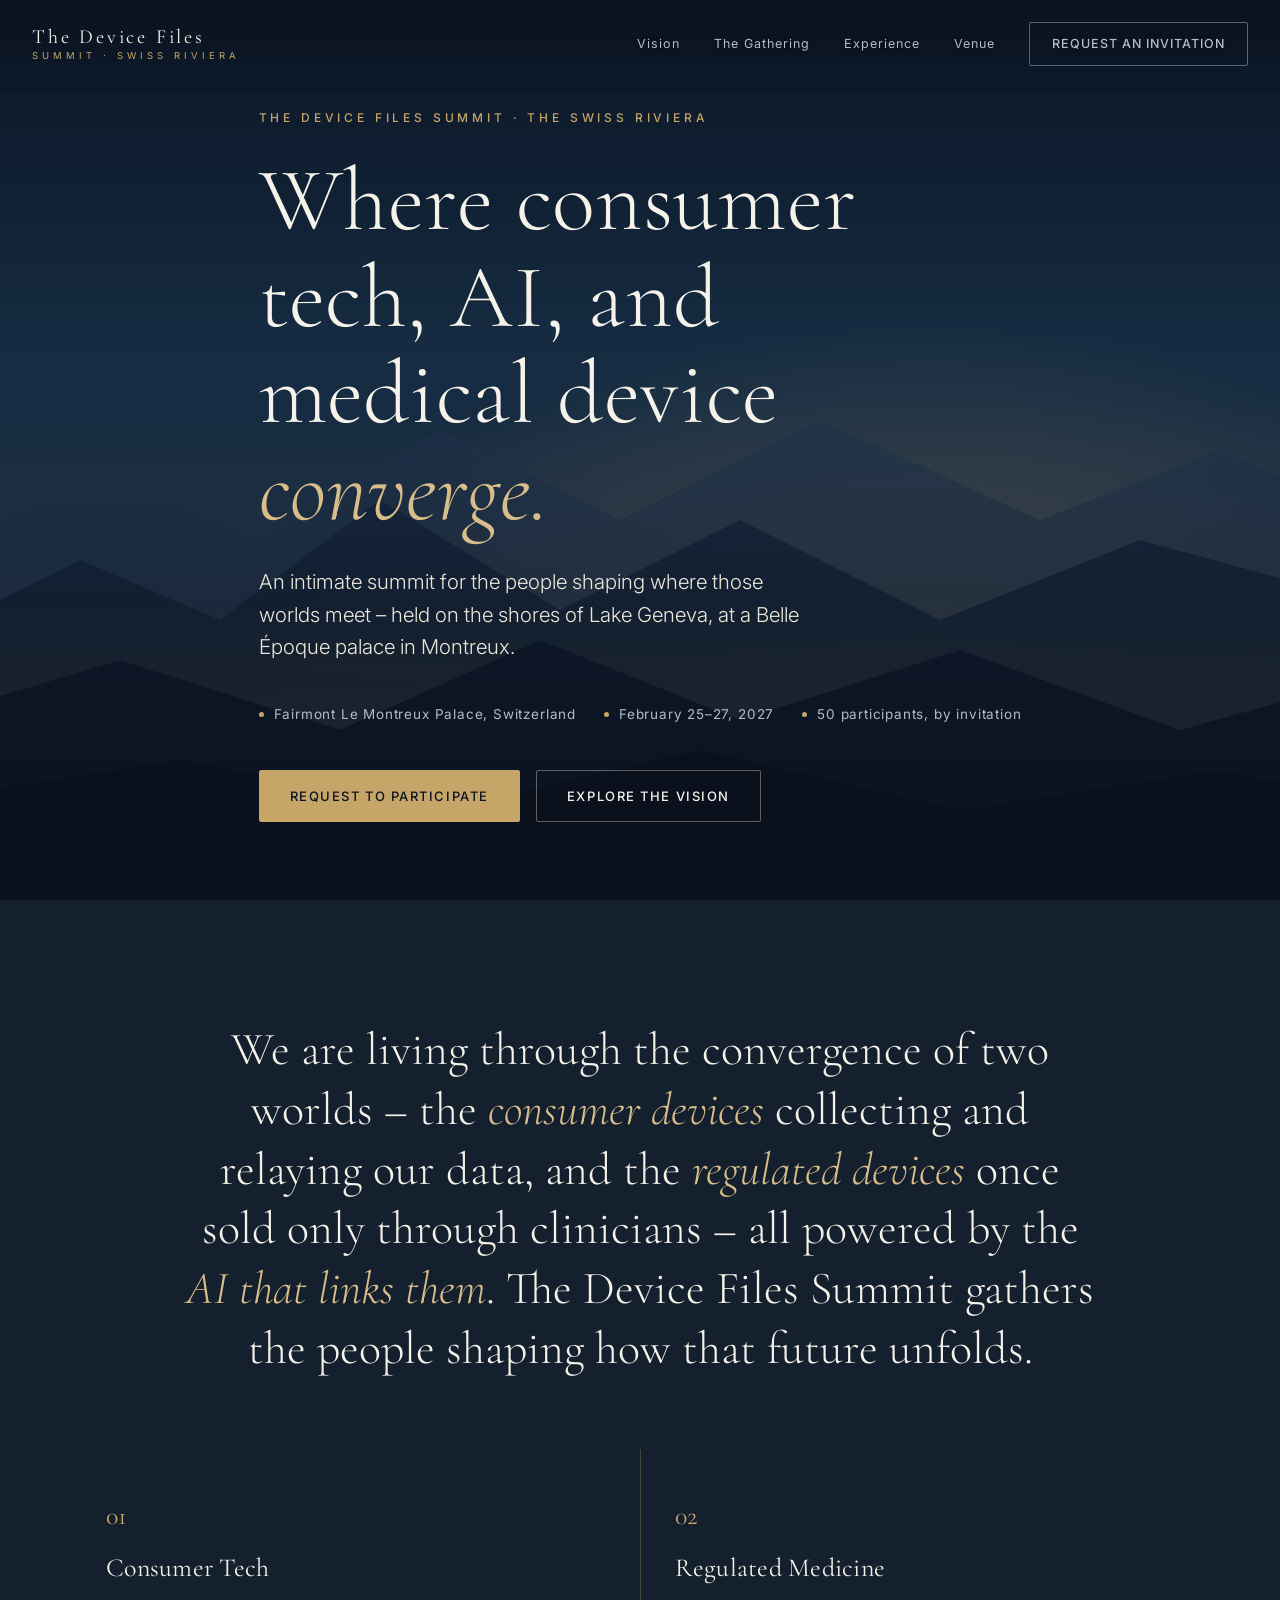
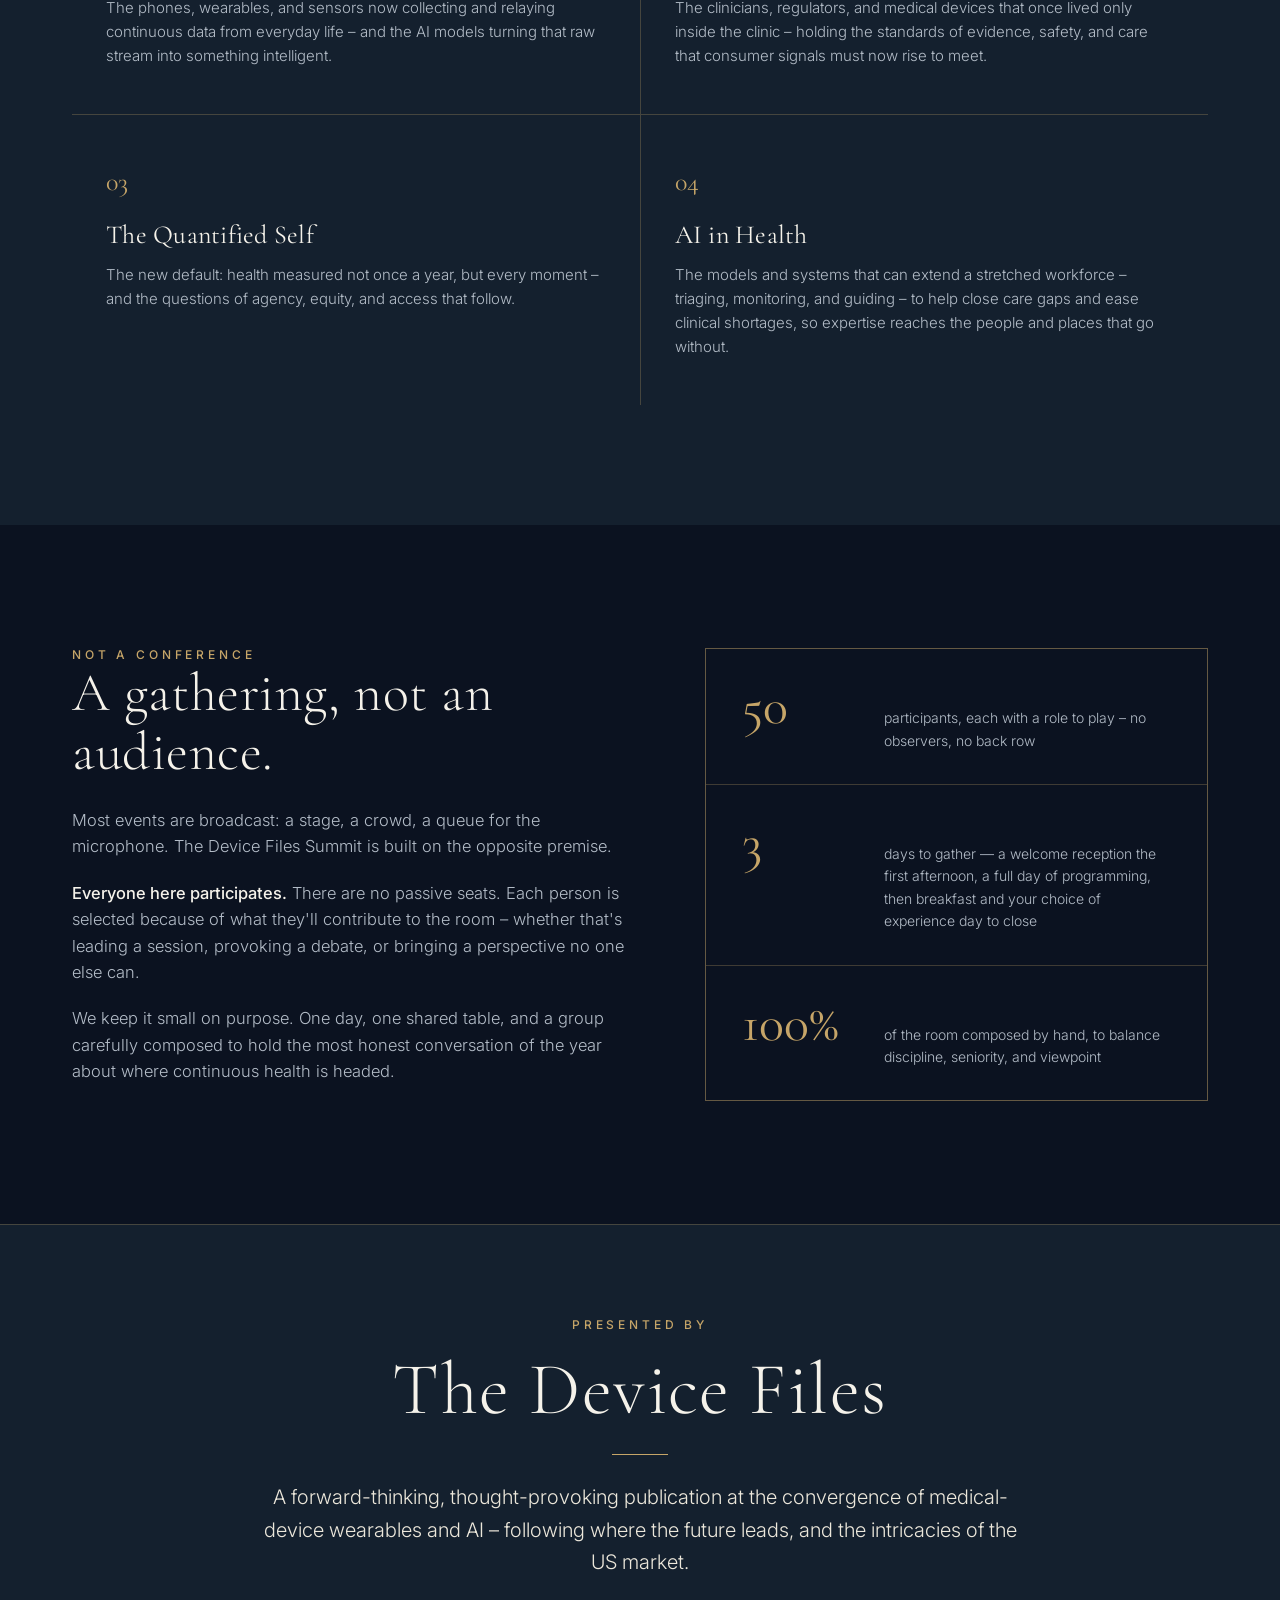
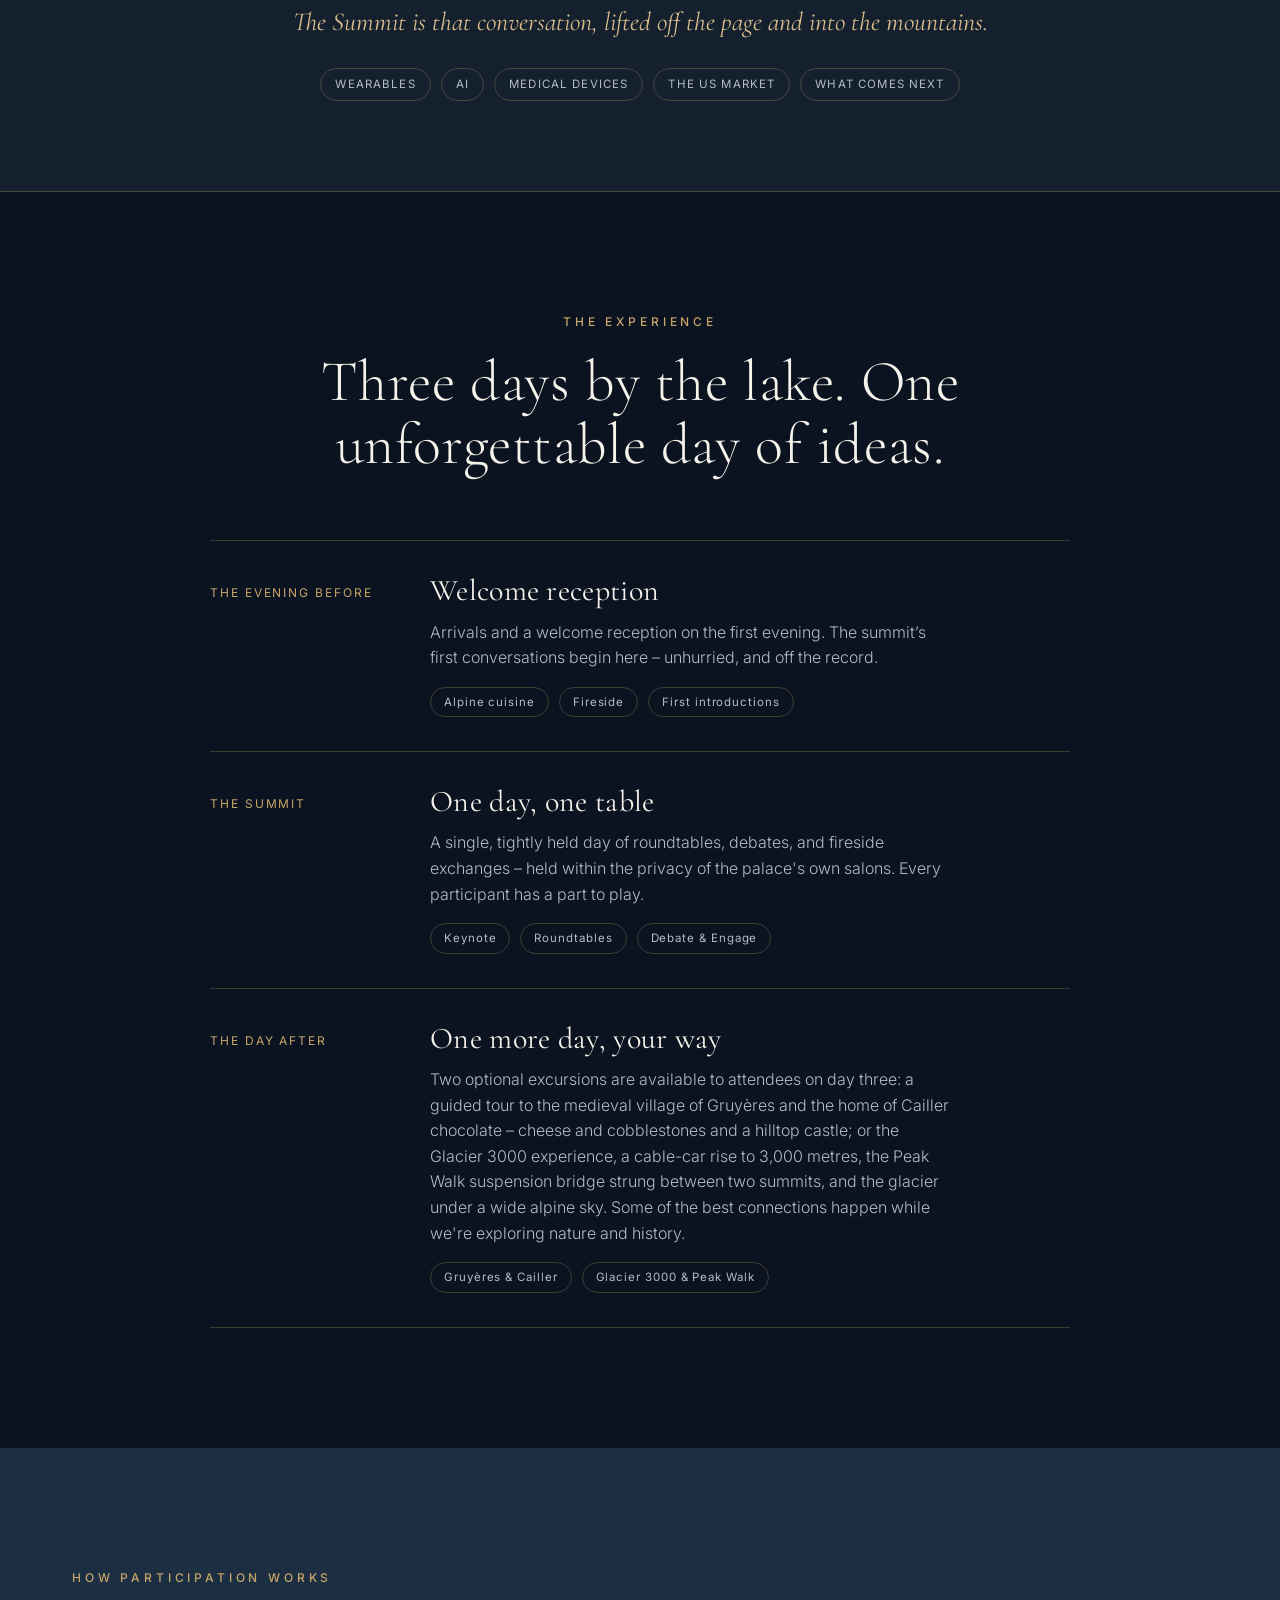
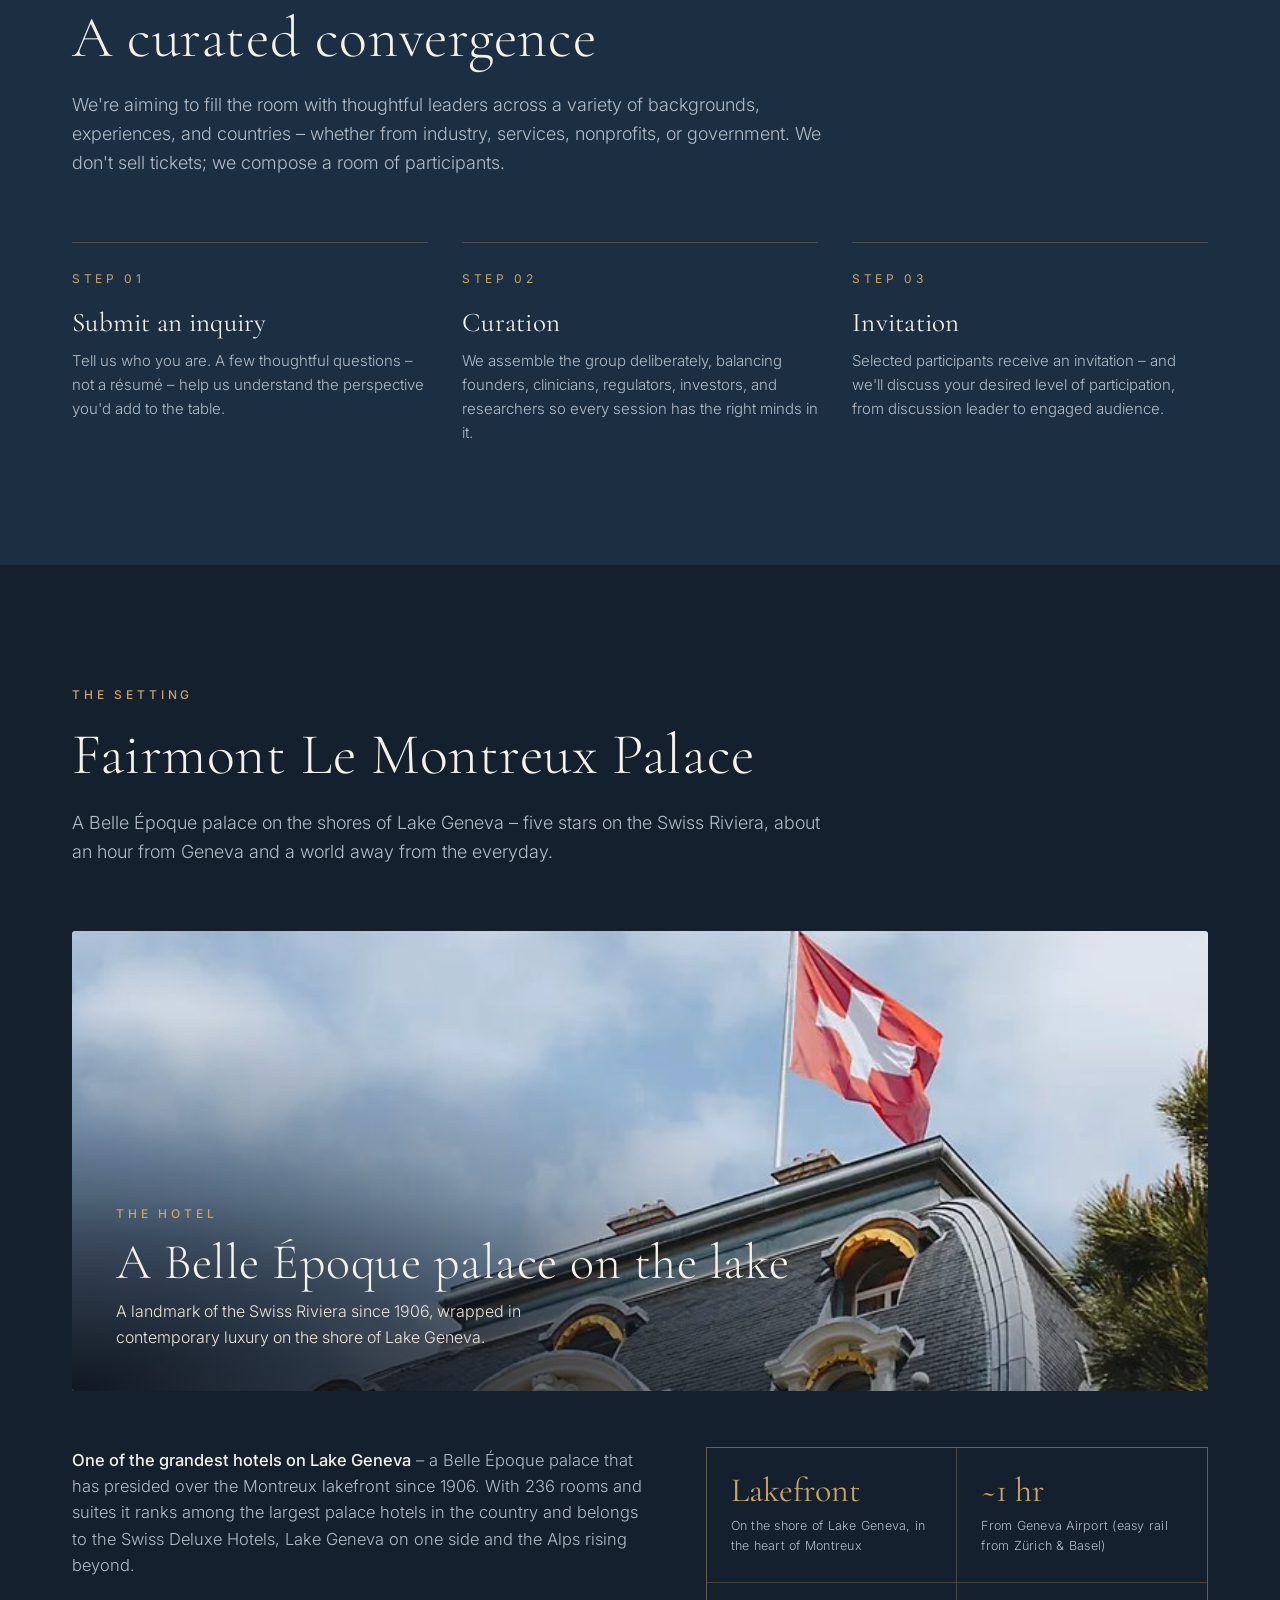
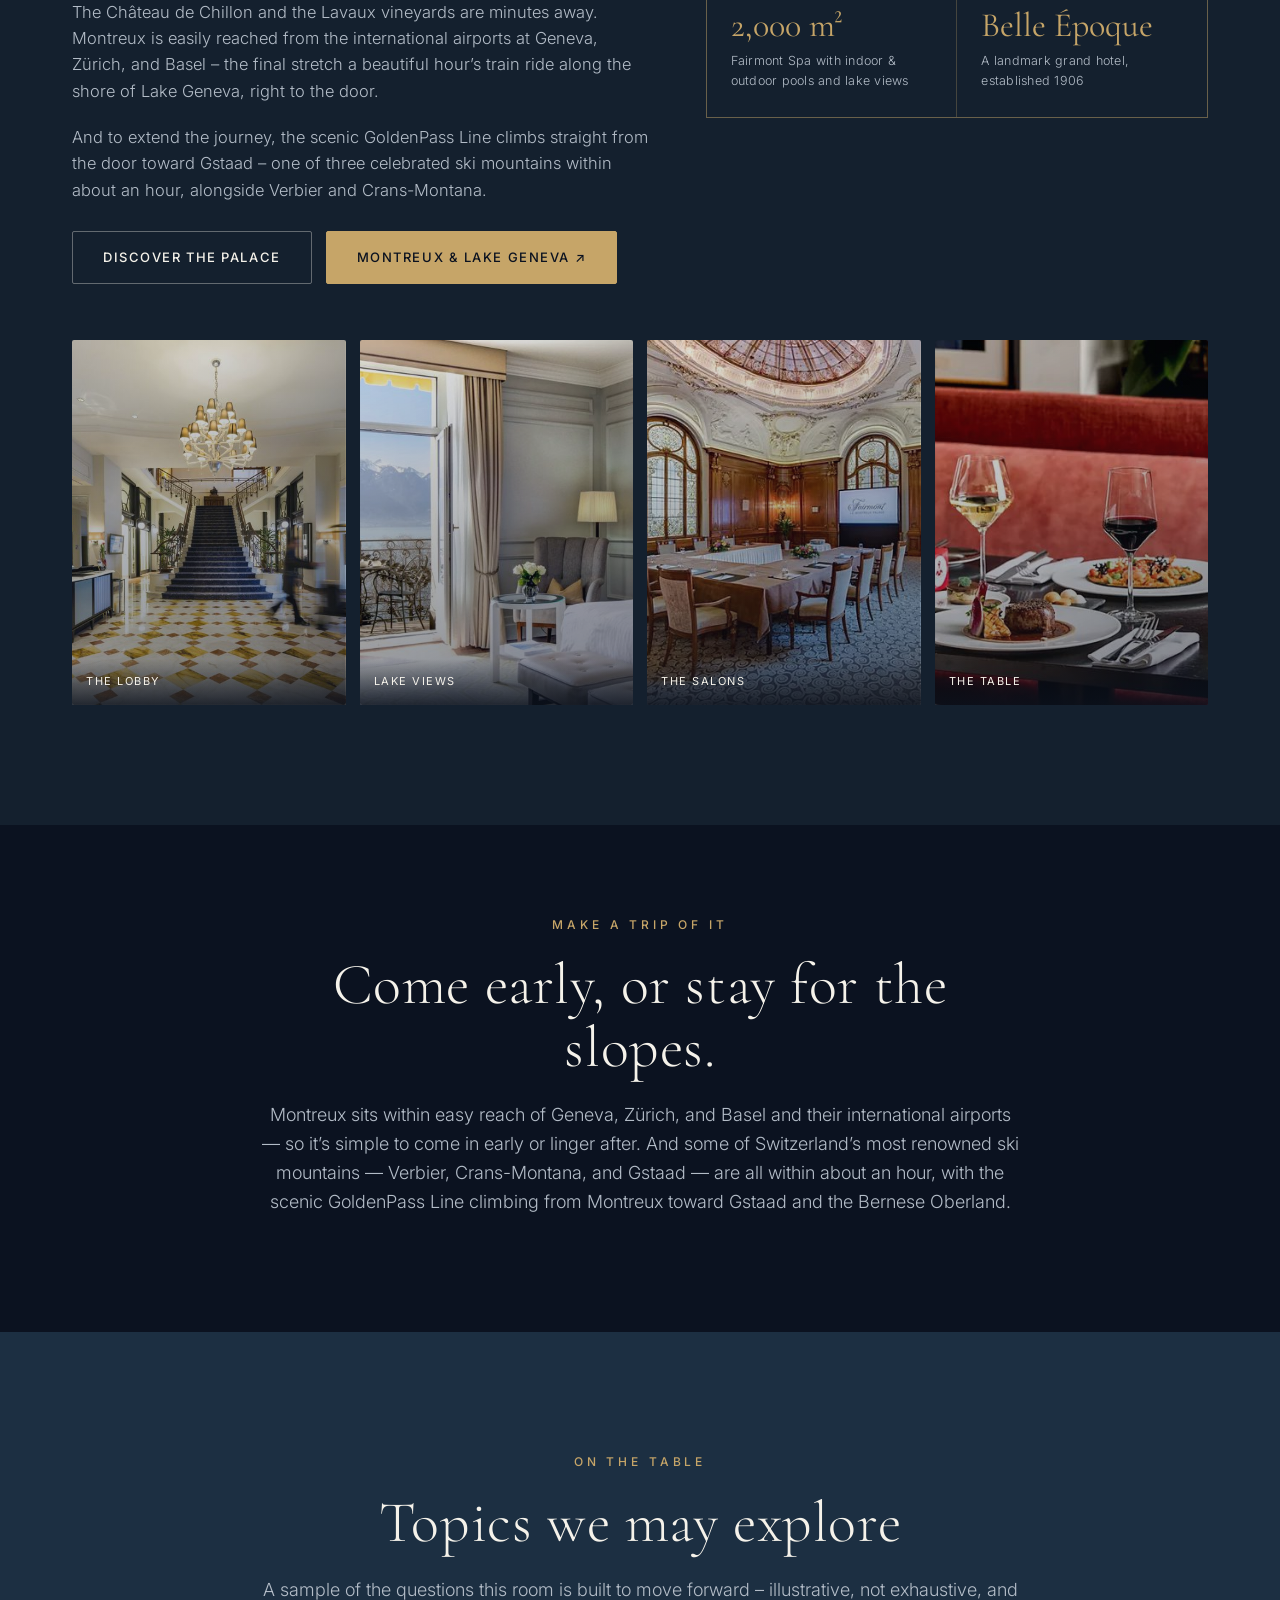
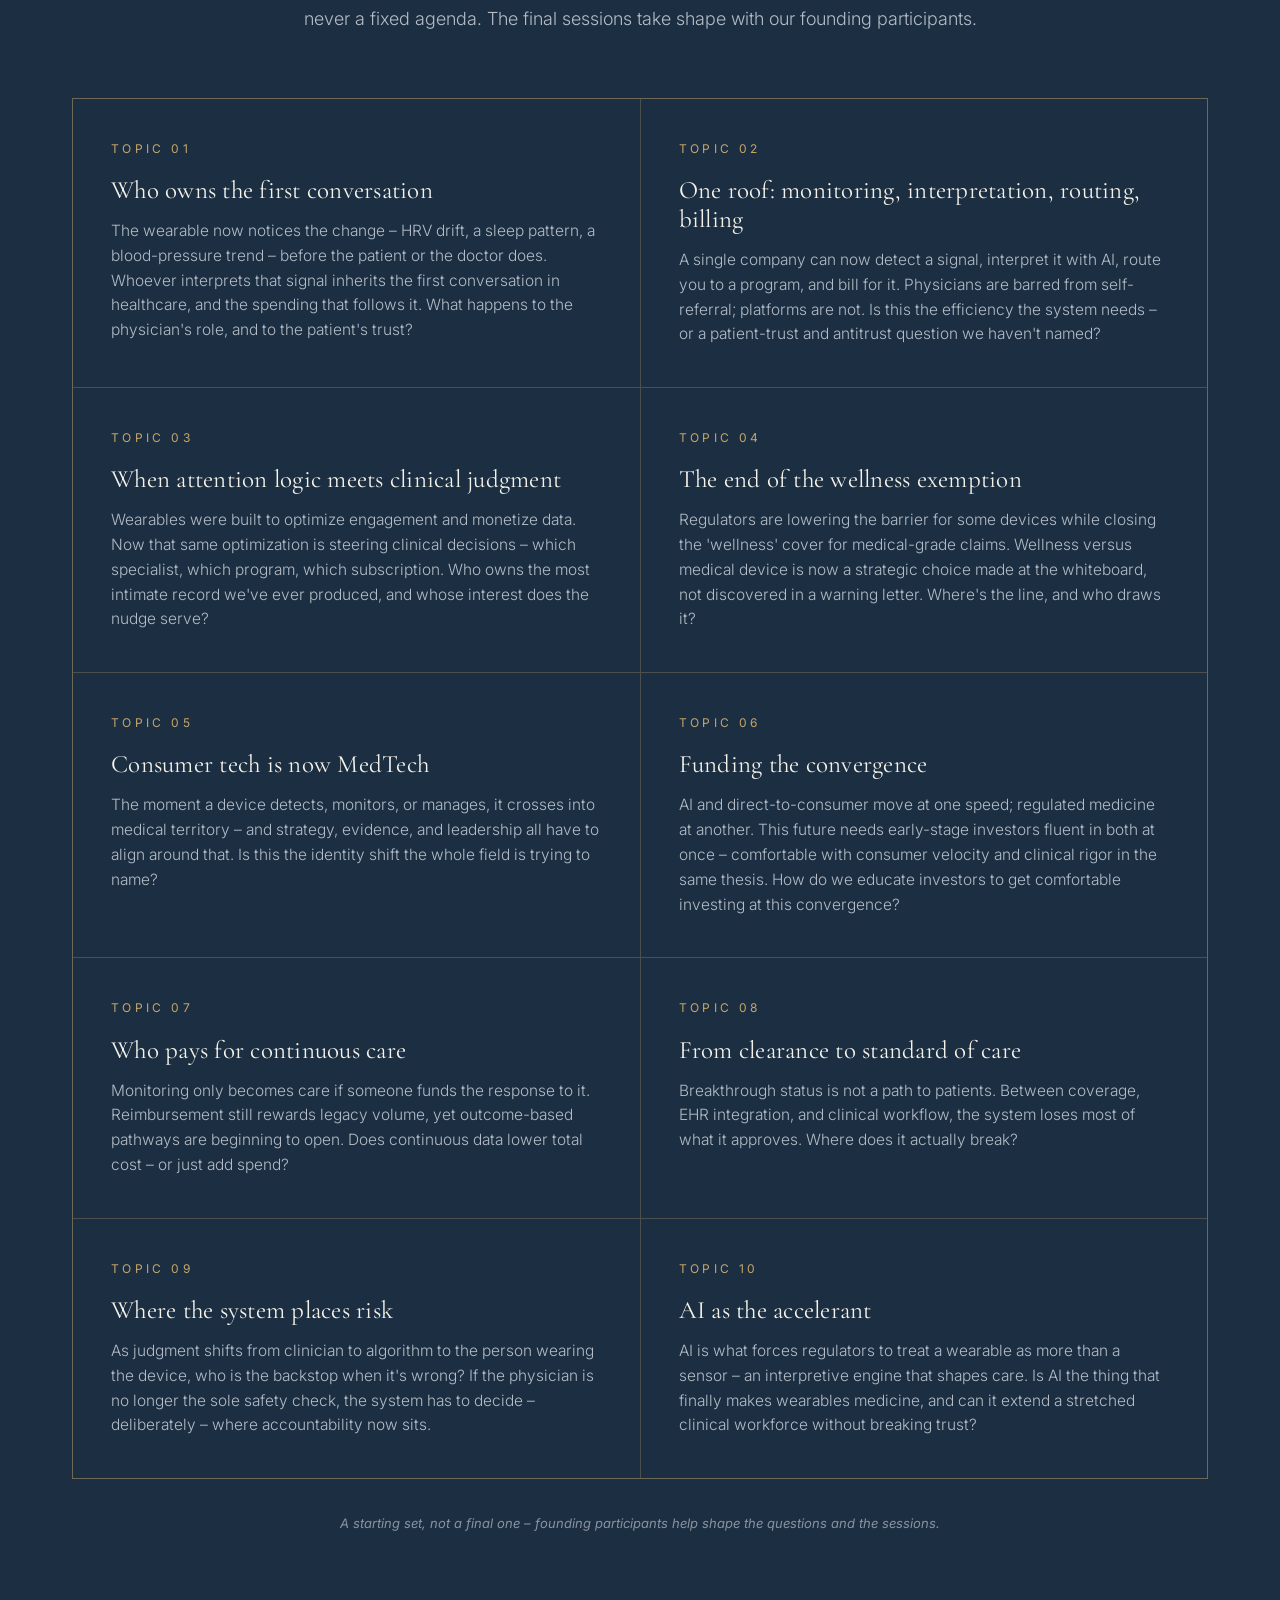
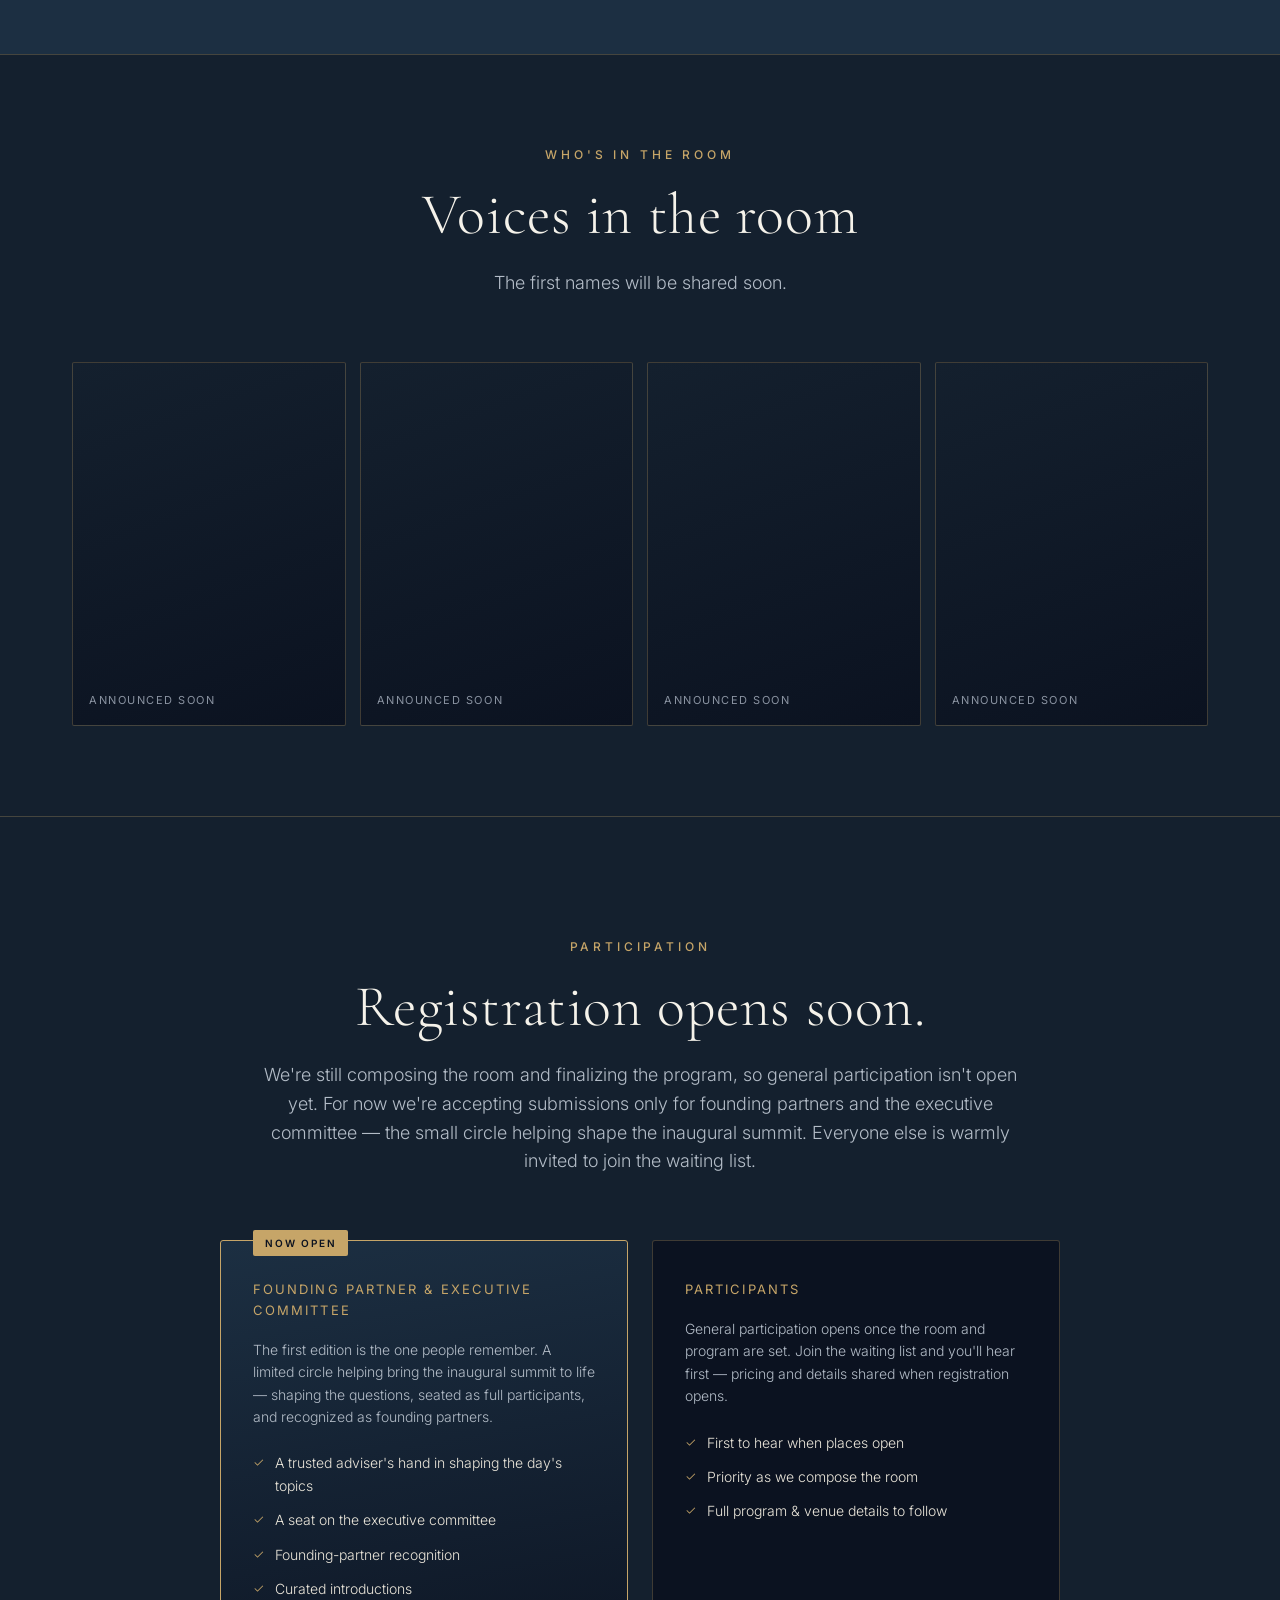
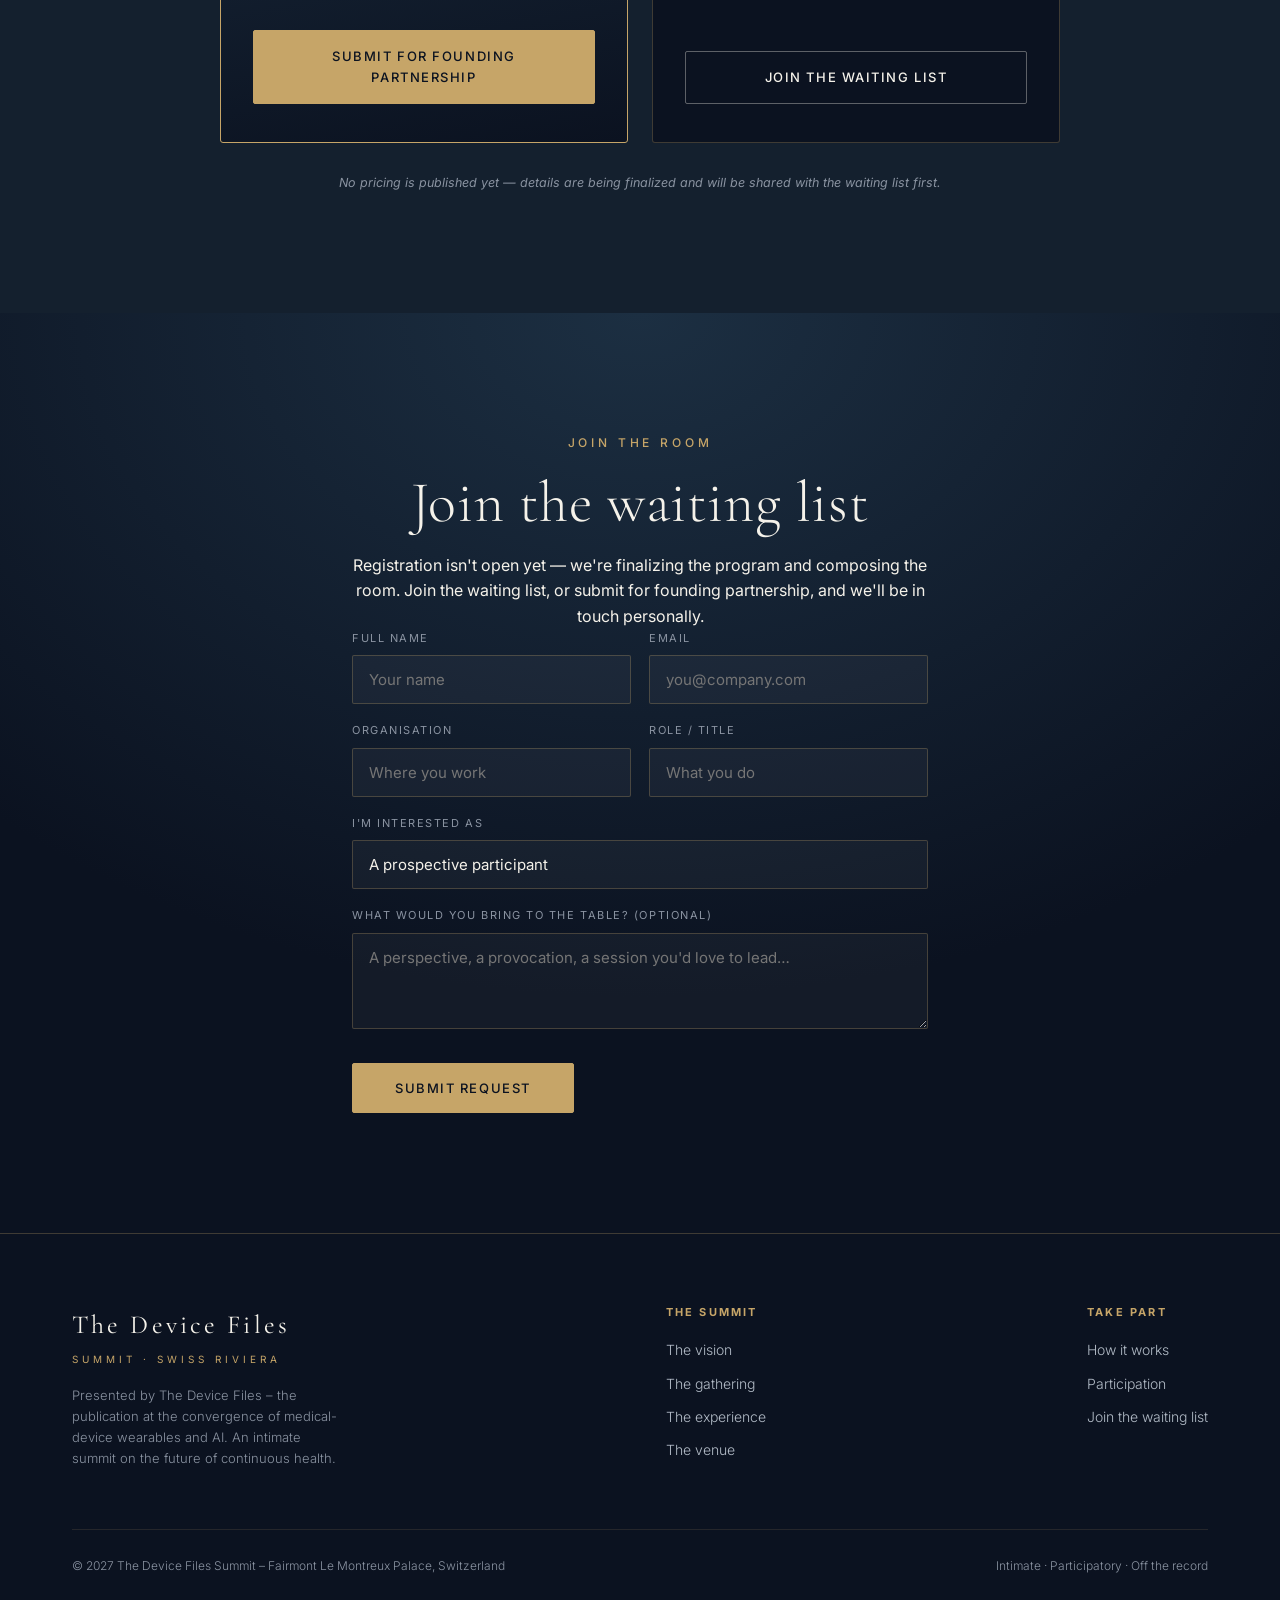
==== public/device-files-summit-2/index.html @ d46dd7a1 "Two hidden summit pages: /device-files-summit (Interalpen) + /device-files-summit-2 (Fairmont); both" ====
<!DOCTYPE html>
<html lang="en">
<head>
<meta charset="UTF-8">
<meta name="viewport" content="width=device-width, initial-scale=1.0">
<title>The Device Files Summit – The Swiss Riviera</title>
<link rel="preconnect" href="https://fonts.googleapis.com">
<link rel="preconnect" href="https://fonts.gstatic.com" crossorigin>
<link href="https://fonts.googleapis.com/css2?family=Cormorant+Garamond:ital,wght@0,300;0,400;0,500;0,600;1,400&family=Inter:wght@300;400;500;600&display=swap" rel="stylesheet">
<style>
  :root{
    --ink:#0b1220;
    --forest:#14202e;
    --forest-2:#1c2f42;
    --cream:#f5f2ea;
    --cream-2:#ece7db;
    --stone:#b3bcc7;
    --muted:#8a93a1;
    --gold:#c6a568;
    --gold-soft:#d8bd8b;
    --line:rgba(198,165,104,0.28);
    --maxw:1200px;
    --scrim:11,17,28;
  }
  *{margin:0;padding:0;box-sizing:border-box}
  html{scroll-behavior:smooth}
  body{
    font-family:'Inter',sans-serif;
    background:var(--ink);
    color:var(--cream);
    line-height:1.6;
    -webkit-font-smoothing:antialiased;
    overflow-x:hidden;
  }
  h1,h2,h3,.display{font-family:'Cormorant Garamond',serif;font-weight:400;line-height:1.08;letter-spacing:.01em}
  ::selection{background:var(--gold);color:var(--ink)}
  a{color:inherit;text-decoration:none}
  img{display:block;max-width:100%}
  .wrap{max-width:var(--maxw);margin:0 auto;padding:0 32px}
  .eyebrow{
    font-family:'Inter',sans-serif;
    font-size:12px;letter-spacing:.32em;text-transform:uppercase;
    color:var(--gold);font-weight:500;
  }
  .btn{
    display:inline-block;font-family:'Inter',sans-serif;font-size:13px;letter-spacing:.12em;
    text-transform:uppercase;font-weight:500;padding:15px 30px;border-radius:2px;
    transition:all .35s ease;cursor:pointer;border:1px solid var(--gold);
  }
  .btn-solid{background:var(--gold);color:var(--ink)}
  .btn-solid:hover{background:var(--gold-soft);transform:translateY(-2px)}
  .btn-ghost{background:transparent;color:var(--cream);border-color:rgba(245,242,234,.35)}
  .btn-ghost:hover{border-color:var(--gold);color:var(--gold)}

  /* ===== NAV ===== */
  nav{
    position:fixed;top:0;left:0;right:0;z-index:100;
    display:flex;align-items:center;justify-content:space-between;
    padding:22px 32px;transition:all .4s ease;
    border-bottom:1px solid transparent;
    background:linear-gradient(180deg,rgba(var(--scrim),.7),rgba(var(--scrim),0));
  }
  nav .navlinks a{text-shadow:0 1px 6px rgba(10,14,11,.5)}
  nav.scrolled{
    background:rgba(var(--scrim),.86);backdrop-filter:blur(14px);
    padding:15px 32px;border-bottom:1px solid var(--line);
  }
  .brand{display:flex;flex-direction:column;line-height:1.05}
  .brand .b1{font-family:'Cormorant Garamond',serif;font-size:20px;letter-spacing:.14em;color:var(--cream)}
  .brand .b2{font-size:9.5px;letter-spacing:.42em;text-transform:uppercase;color:var(--gold);margin-top:3px}
  .navlinks{display:flex;gap:34px;align-items:center}
  .navlinks a{font-size:12.5px;letter-spacing:.08em;color:var(--stone);transition:color .3s}
  .navlinks a:hover{color:var(--gold)}
  .navlinks .btn{padding:11px 22px}
  .menu-toggle{display:none;background:none;border:none;color:var(--cream);font-size:22px;cursor:pointer}

  /* ===== HERO ===== */
  .hero{
    min-height:100vh;position:relative;display:flex;align-items:center;overflow:hidden;
    background:linear-gradient(180deg,#08101c,#0b1220);
  }
  .layer{position:absolute;inset:0;width:100%;height:100%}
  .layer.art{z-index:1}
  .layer.art svg{width:100%;height:100%;display:block}
  .layer.photo{z-index:2;object-fit:cover}
  .layer.scrim{z-index:3;pointer-events:none;
    background:linear-gradient(180deg,rgba(var(--scrim),.5) 0%,rgba(var(--scrim),.28) 38%,rgba(var(--scrim),.94) 100%);}
  .hero-inner{position:relative;z-index:4;padding-top:90px;padding-bottom:60px}
  .hero .eyebrow{margin-bottom:26px}
  .hero h1{
    font-size:clamp(44px,7vw,92px);font-weight:300;max-width:15ch;margin-bottom:26px;
  }
  .hero h1 em{font-style:italic;color:var(--gold-soft)}
  .hero p.lead{
    font-size:clamp(17px,1.6vw,21px);color:var(--cream-2);max-width:46ch;
    font-weight:300;margin-bottom:40px;
  }
  .hero-meta{
    display:flex;gap:28px;flex-wrap:wrap;align-items:center;margin-bottom:44px;
    font-size:13.5px;letter-spacing:.06em;color:var(--stone);
  }
  .hero-meta span{display:flex;align-items:center;gap:10px}
  .hero-meta .dot{width:5px;height:5px;border-radius:50%;background:var(--gold)}
  .hero-cta{display:flex;gap:16px;flex-wrap:wrap}
  .scroll-cue{
    position:absolute;bottom:34px;left:50%;transform:translateX(-50%);z-index:2;
    font-size:10px;letter-spacing:.3em;text-transform:uppercase;color:var(--muted);
    display:flex;flex-direction:column;align-items:center;gap:10px;
  }
  .scroll-cue .bar{width:1px;height:44px;background:linear-gradient(var(--gold),transparent);animation:pulse 2.4s ease-in-out infinite}
  @keyframes pulse{0%,100%{opacity:.3}50%{opacity:1}}
  /* hero background toggle */
  .hero-toggle{position:absolute;bottom:30px;right:32px;z-index:6;display:flex;gap:2px;
    background:rgba(var(--scrim),.5);border:1px solid var(--line);border-radius:3px;padding:3px;backdrop-filter:blur(6px)}
  .hero-toggle button{font-family:'Inter',sans-serif;font-size:10px;letter-spacing:.16em;text-transform:uppercase;
    color:var(--stone);background:none;border:none;padding:7px 13px;cursor:pointer;border-radius:2px;transition:all .3s}
  .hero-toggle button:hover{color:var(--cream)}
  .hero-toggle button.active{background:var(--gold);color:var(--ink)}
  body.fairmont .hero .layer.photo{display:none}
  body.interalpen .hero .layer.art{display:none}
  body.interalpen{--ink:#0a1618;--forest:#103034;--forest-2:#16454a;--stone:#b7bdb5;--muted:#8f978d;--scrim:7,21,22}
  .vk,.vi{display:contents}
  body.fairmont .vi{display:none}
  body.interalpen .vk{display:none}
  body.fairmont .vb-i{display:none}
  body.interalpen .vb-k{display:none}
  .ig1{background-image:linear-gradient(160deg,rgba(var(--scrim),.15),rgba(var(--scrim),.55)),url('https://images.unsplash.com/photo-1517320964276-a002fa203177?auto=format&fit=crop&w=800&q=80')}
  .ig2{background-image:linear-gradient(160deg,rgba(var(--scrim),.15),rgba(var(--scrim),.55)),url('https://images.unsplash.com/photo-1540555700478-4be289fbecef?auto=format&fit=crop&w=800&q=80')}
  .ig3{background-image:linear-gradient(160deg,rgba(var(--scrim),.15),rgba(var(--scrim),.55)),url('https://images.unsplash.com/photo-1551632811-561732d1e306?auto=format&fit=crop&w=800&q=80')}
  .ig4{background-image:linear-gradient(160deg,rgba(var(--scrim),.15),rgba(var(--scrim),.55)),url('https://images.unsplash.com/photo-1414235077428-338989a2e8c0?auto=format&fit=crop&w=800&q=80')}
  @media(max-width:520px){.hero-toggle{bottom:22px;right:22px}}

  /* ===== SECTION BASICS ===== */
  section{position:relative}
  .pad{padding:120px 0}
  .pad-sm{padding:90px 0}
  .section-head{max-width:760px;margin-bottom:64px}
  .section-head h2{font-size:clamp(34px,4.6vw,58px);font-weight:300;margin:20px 0 22px}
  .section-head p{font-size:18px;color:var(--stone);font-weight:300}
  .center{text-align:center;margin-left:auto;margin-right:auto}

  /* ===== VISION / THESIS ===== */
  .thesis{background:var(--forest);color:var(--cream)}
  .thesis .statement{
    font-family:'Cormorant Garamond',serif;font-size:clamp(28px,3.8vw,46px);
    font-weight:300;line-height:1.3;max-width:920px;margin:0 auto 70px;text-align:center;
  }
  .thesis .statement em{font-style:italic;color:var(--gold-soft)}
  .pillars{display:grid;grid-template-columns:repeat(2,1fr);gap:1px;background:var(--line)}
  .pillar{background:var(--forest);padding:46px 34px}
  .pillar .num{font-family:'Cormorant Garamond',serif;font-size:26px;color:var(--gold);margin-bottom:18px}
  .pillar h3{font-size:26px;margin-bottom:14px}
  .pillar p{font-size:15px;color:var(--stone);font-weight:300}

  /* ===== NOT A CONFERENCE ===== */
  .idea{background:var(--ink)}
  .idea-grid{display:grid;grid-template-columns:1.1fr 1fr;gap:80px;align-items:center}
  .idea-copy h2{font-size:clamp(32px,4.4vw,54px);font-weight:300;margin-bottom:26px}
  .idea-copy p{color:var(--stone);font-weight:300;margin-bottom:20px;font-size:16.5px}
  .idea-copy p strong{color:var(--cream);font-weight:500}
  .idea-stats{display:flex;flex-direction:column;gap:1px;background:var(--line);border:1px solid var(--line)}
  .stat{background:var(--ink);padding:32px 36px;display:flex;align-items:baseline;gap:22px}
  .stat .fig{font-family:'Cormorant Garamond',serif;font-size:52px;color:var(--gold);line-height:1;min-width:120px}
  .stat .lbl{font-size:14px;color:var(--stone);font-weight:300}

  /* ===== HOW IT WORKS ===== */
  .how{background:var(--forest-2)}
  .steps{display:grid;grid-template-columns:repeat(3,1fr);gap:34px}
  .step{border-top:1px solid var(--line);padding-top:26px}
  .step .st-num{font-size:12px;letter-spacing:.3em;color:var(--gold);text-transform:uppercase;margin-bottom:20px}
  .step h3{font-size:27px;margin-bottom:12px}
  .step p{font-size:15px;color:var(--stone);font-weight:300}

  /* ===== EXPERIENCE / TIMELINE ===== */
  .exp{background:var(--ink)}
  .timeline{position:relative;max-width:860px;margin:0 auto}
  .tl-item{display:grid;grid-template-columns:180px 1fr;gap:40px;padding:34px 0;border-top:1px solid var(--line)}
  .tl-item:last-child{border-bottom:1px solid var(--line)}
  .tl-when{font-size:12px;letter-spacing:.16em;text-transform:uppercase;color:var(--gold);padding-top:8px}
  .tl-body h3{font-size:30px;margin-bottom:12px;font-weight:400}
  .tl-body p{color:var(--stone);font-weight:300;font-size:16px;max-width:52ch}
  .tl-tags{display:flex;gap:10px;flex-wrap:wrap;margin-top:16px}
  .tag{font-size:11.5px;letter-spacing:.08em;color:var(--stone);border:1px solid var(--line);padding:5px 13px;border-radius:20px}

  /* ===== VENUE ===== */
  .venue{background:var(--forest);position:relative}
  .venue-hero{
    position:relative;border-radius:3px;overflow:hidden;margin-bottom:56px;
    min-height:460px;display:flex;align-items:flex-end;
    background:linear-gradient(120deg,#1c2f42,#0b1220);
  }
  .venue-hero .layer.scrim{
    background:
      radial-gradient(120% 130% at 0% 100%, rgba(var(--scrim),.94) 0%, rgba(var(--scrim),.62) 26%, rgba(var(--scrim),.22) 46%, rgba(var(--scrim),0) 64%),
      linear-gradient(180deg, rgba(var(--scrim),0) 58%, rgba(var(--scrim),.30) 100%);}
  .venue-hero .layer.photo{object-position:center 64%}
  .venue-hero.alm-hero .layer.scrim{
    background:linear-gradient(180deg,rgba(var(--scrim),.18) 0%,rgba(var(--scrim),.46) 45%,rgba(var(--scrim),.92) 100%);}
  .venue-hero .vh-cap{position:relative;z-index:4;padding:40px 44px}
  .venue-hero .vh-cap .eyebrow{margin-bottom:12px}
  .venue-hero .vh-cap h3{font-size:clamp(30px,4vw,50px);font-weight:300}
  .venue-hero .vh-cap p{color:var(--cream-2);font-weight:300;max-width:44ch;margin-top:10px}
  .venue-grid{display:grid;grid-template-columns:1.15fr 1fr;gap:56px;align-items:start}
  .venue-copy p{color:var(--stone);font-weight:300;font-size:16.5px;margin-bottom:20px}
  .venue-copy p strong{color:var(--cream);font-weight:500}
  .facts{display:grid;grid-template-columns:1fr 1fr;gap:1px;background:var(--line);border:1px solid var(--line)}
  .fact{background:var(--forest);padding:26px 24px}
  .fact .f-fig{font-family:'Cormorant Garamond',serif;font-size:34px;color:var(--gold);line-height:1}
  .fact .f-lbl{font-size:12.5px;color:var(--stone);font-weight:300;margin-top:8px;letter-spacing:.02em}

  .photo-note{font-size:12px;color:var(--muted);margin-top:18px;font-style:italic}
  .venue-cta{display:flex;gap:14px;flex-wrap:wrap;margin-top:28px}


  /* ===== PARTNERS ===== */
  .partners{background:var(--ink)}
  .partner-grid{display:grid;grid-template-columns:1fr 1fr;gap:70px;align-items:center}
  .partner-copy h2{font-size:clamp(32px,4.4vw,52px);font-weight:300;margin-bottom:22px}
  .partner-copy p{color:var(--stone);font-weight:300;font-size:16.5px;margin-bottom:20px}
  .partner-card{border:1px solid var(--line);border-radius:3px;padding:44px;background:linear-gradient(160deg,var(--forest),var(--ink))}
  .partner-card .eyebrow{margin-bottom:16px}
  .partner-card h3{font-size:32px;font-weight:400;margin-bottom:8px}
  .partner-card .pc-sub{color:var(--stone);font-size:15px;font-weight:300;margin-bottom:26px}
  .partner-card ul{list-style:none;display:flex;flex-direction:column;gap:14px}
  .partner-card li{display:flex;gap:14px;font-size:15px;color:var(--cream-2);font-weight:300}
  .partner-card li::before{content:'–';color:var(--gold)}

  /* ===== TICKETS ===== */
  .tickets{background:var(--forest)}
  .ticket-grid{display:grid;grid-template-columns:repeat(3,1fr);gap:24px;margin-top:10px}
  .ticket{border:1px solid var(--line);border-radius:3px;padding:38px 32px;display:flex;flex-direction:column;background:var(--ink);position:relative}
  .ticket.feature{border-color:var(--gold);background:linear-gradient(170deg,var(--forest-2),var(--ink))}
  .ticket .badge{position:absolute;top:-11px;left:32px;background:var(--gold);color:var(--ink);font-size:10px;letter-spacing:.18em;text-transform:uppercase;padding:5px 12px;border-radius:2px;font-weight:600}
  .ticket .t-name{font-size:13px;letter-spacing:.16em;text-transform:uppercase;color:var(--gold);margin-bottom:18px}
  .ticket .t-price{font-family:'Cormorant Garamond',serif;font-size:46px;line-height:1;margin-bottom:6px}
  .ticket .t-price small{font-size:15px;color:var(--muted);font-family:'Inter',sans-serif}
  .ticket .t-desc{font-size:14px;color:var(--stone);font-weight:300;margin-bottom:24px}
  .ticket ul{list-style:none;display:flex;flex-direction:column;gap:12px;margin-bottom:30px;flex:1}
  .ticket li{font-size:14px;color:var(--cream-2);font-weight:300;display:flex;gap:11px}
  .ticket li::before{content:'✓';color:var(--gold);font-size:13px}
  .ticket .btn{width:100%;text-align:center}
  .ticket-note{text-align:center;color:var(--muted);font-size:12.5px;margin-top:30px;font-style:italic}

  /* ===== APPLY / WAITLIST ===== */
  .apply{
    background:
      radial-gradient(120% 120% at 50% 0%, var(--forest-2) 0%, var(--ink) 62%);
    background-size:cover;background-position:center;
  }
  .apply-inner{max-width:640px;margin:0 auto;text-align:center}
  .apply h2{font-size:clamp(34px,4.8vw,58px);font-weight:300;margin:20px 0 18px}
  .apply>.apply-inner>p{color:var(--stone);font-weight:300;font-size:17px;margin-bottom:44px}
  form{display:grid;gap:18px;text-align:left}
  .frow{display:grid;grid-template-columns:1fr 1fr;gap:18px}
  .field label{display:block;font-size:11px;letter-spacing:.14em;text-transform:uppercase;color:var(--muted);margin-bottom:8px}
  .field input,.field select,.field textarea{
    width:100%;background:rgba(245,242,234,.04);border:1px solid var(--line);color:var(--cream);
    padding:14px 16px;font-family:'Inter',sans-serif;font-size:15px;border-radius:2px;transition:border .3s;
  }
  .field input:focus,.field select:focus,.field textarea:focus{outline:none;border-color:var(--gold)}
  .field textarea{resize:vertical;min-height:96px}
  .field select{appearance:none;cursor:pointer}
  .field select option{background:var(--forest);color:var(--cream)}
  form .btn{margin-top:8px;justify-self:start;padding:16px 42px}
  .form-confirm{display:none;padding:50px 30px;border:1px solid var(--gold);border-radius:3px;text-align:center;background:rgba(198,165,104,.06)}
  .form-confirm h3{font-size:34px;font-weight:400;margin-bottom:14px;color:var(--gold-soft)}
  .form-confirm p{color:var(--stone);font-weight:300}

  /* ===== FOOTER ===== */
  footer{background:var(--ink);border-top:1px solid var(--line);padding:70px 0 44px}
  .foot-grid{display:flex;justify-content:space-between;align-items:flex-start;flex-wrap:wrap;gap:40px}
  .foot-brand .b1{font-family:'Cormorant Garamond',serif;font-size:26px;letter-spacing:.12em}
  .foot-brand .b2{font-size:10px;letter-spacing:.4em;text-transform:uppercase;color:var(--gold);margin-top:6px}
  .foot-brand p{color:var(--muted);font-size:13px;font-weight:300;margin-top:18px;max-width:34ch}
  .foot-col h5{font-size:11px;letter-spacing:.2em;text-transform:uppercase;color:var(--gold);margin-bottom:18px}
  .foot-col a{display:block;color:var(--stone);font-size:14px;font-weight:300;margin-bottom:11px;transition:color .3s}
  .foot-col a:hover{color:var(--cream)}
  .foot-base{margin-top:56px;padding-top:26px;border-top:1px solid rgba(198,165,104,.14);display:flex;justify-content:space-between;flex-wrap:wrap;gap:14px;color:var(--muted);font-size:12px;font-weight:300}

  /* ===== PRESENTED BY ===== */
  .presented{background:var(--forest);text-align:center;border-top:1px solid var(--line);border-bottom:1px solid var(--line)}
  .presented-inner{max-width:760px;margin:0 auto}
  .pub-wordmark{font-family:'Cormorant Garamond',serif;font-size:clamp(40px,6.4vw,74px);font-weight:300;letter-spacing:.02em;margin:16px 0 0;line-height:1.05}
  .pub-rule{width:56px;height:1px;background:var(--gold);margin:26px auto}
  .pub-desc{font-size:clamp(17px,1.7vw,20px);color:var(--cream-2);font-weight:300;line-height:1.62}
  .pub-line{font-family:'Cormorant Garamond',serif;font-style:italic;font-size:clamp(20px,2.2vw,26px);color:var(--gold-soft);margin-top:26px;line-height:1.3}
  .pub-tags{display:flex;gap:10px;flex-wrap:wrap;justify-content:center;margin-top:30px}
  .pub-tags .tag{font-size:11.5px;letter-spacing:.1em;text-transform:uppercase;color:var(--stone);border:1px solid var(--line);padding:6px 14px;border-radius:20px}

  /* ===== IMAGE BAND ===== */
  .imgband{position:relative;min-height:520px;display:flex;align-items:flex-end;overflow:hidden;background:#0b1220}
  .imgband-photo{position:absolute;inset:0;width:100%;height:100%;object-fit:cover;z-index:1}
  .imgband-scrim{position:absolute;inset:0;z-index:2;background:linear-gradient(180deg,rgba(var(--scrim),.15) 0%,rgba(var(--scrim),.35) 45%,rgba(var(--scrim),.88) 100%)}
  .imgband-cap{position:relative;z-index:3;padding-bottom:66px;padding-top:66px}
  .imgband-cap h3{font-size:clamp(30px,4.4vw,54px);font-weight:300;margin:14px 0 12px}
  .imgband-cap p{color:var(--cream-2);font-weight:300;max-width:52ch;font-size:17px}

  /* ===== TOPICS ===== */
  .topics{background:var(--forest-2)}
  .topic-grid{display:grid;grid-template-columns:1fr 1fr;gap:1px;background:var(--line);border:1px solid var(--line);margin-top:8px}
  .topic{background:var(--forest-2);padding:40px 38px}
  .topic .t-num{font-size:12px;letter-spacing:.28em;text-transform:uppercase;color:var(--gold);margin-bottom:18px}
  .topic h3{font-size:25px;font-weight:400;margin-bottom:14px;line-height:1.16}
  .topic p{font-size:15.5px;color:var(--stone);font-weight:300}
  .topics-note{text-align:center;color:var(--muted);font-size:13px;margin-top:34px;font-style:italic}

  /* ===== GALLERY ===== */
  .gallery{display:grid;grid-template-columns:repeat(4,1fr);gap:14px;margin-top:56px}
  .gtile{aspect-ratio:3/4;border-radius:2px;background-size:cover;background-position:center;position:relative;overflow:hidden}
  .gtile::after{content:attr(data-cap);position:absolute;left:0;right:0;bottom:0;padding:14px;font-size:11px;letter-spacing:.14em;text-transform:uppercase;color:var(--cream);background:linear-gradient(transparent,rgba(var(--scrim),.8))}
  .g1{background-image:linear-gradient(160deg,rgba(var(--scrim),.10),rgba(var(--scrim),.55)),url('[data-uri]')}
  .g2{background-position:28% center;background-image:linear-gradient(160deg,rgba(var(--scrim),.10),rgba(var(--scrim),.55)),url('[data-uri]')}
  .g3{background-image:linear-gradient(160deg,rgba(var(--scrim),.10),rgba(var(--scrim),.55)),url('[data-uri]')}
  .g4{background-image:linear-gradient(160deg,rgba(var(--scrim),.10),rgba(var(--scrim),.55)),url('[data-uri]')}

  /* ===== REVEAL ===== */
  .reveal{opacity:0;transform:translateY(28px);transition:opacity 1s ease,transform 1s ease}
  .reveal.in{opacity:1;transform:none}

  /* ===== RESPONSIVE ===== */
  @media(max-width:900px){
    .navlinks{display:none}
    .menu-toggle{display:block}
    .pillars,.steps,.ticket-grid,.topic-grid{grid-template-columns:1fr}
    .idea-grid,.venue-grid,.partner-grid{grid-template-columns:1fr;gap:44px}
    .gallery{grid-template-columns:1fr 1fr}
    .tl-item,.ag-row{grid-template-columns:1fr;gap:10px}
    .frow{grid-template-columns:1fr}
    .pad{padding:84px 0}
    .facts{grid-template-columns:1fr 1fr}
  }
  @media(max-width:520px){
    .wrap{padding:0 22px}
    nav{padding:18px 22px}
    .gallery{grid-template-columns:1fr}
    .facts{grid-template-columns:1fr}
    .hero h1{font-size:40px}
  }
  @media(max-height:940px){.scroll-cue{display:none}}
  body.fairmont .vi-b{display:none}
  body.interalpen .vk-b{display:none}
  .vtile{aspect-ratio:3/4;border:1px solid var(--line);border-radius:2px;display:flex;align-items:flex-end;padding:16px;font-size:11px;letter-spacing:.14em;text-transform:uppercase;color:var(--muted);background:linear-gradient(160deg,var(--forest),var(--ink))}
</style>
<meta name="description" content="An invitation-only gathering on the convergence of consumer tech, AI, and medical device regulation, set on Lake Geneva in Montreux, February 25–27, 2027.">
<meta name="robots" content="noindex, nofollow">
<meta property="og:type" content="website">
<meta property="og:title" content="The Device Files Summit – The Swiss Riviera">
<meta property="og:description" content="An invitation-only gathering on the convergence of consumer tech, AI, and medical device regulation, set on Lake Geneva in Montreux, February 25–27, 2027.">
<meta property="og:image" content="https://images.unsplash.com/photo-1506905925346-21bda4d32df4?auto=format&fit=crop&w=1200&q=80">
<meta property="og:url" content="https://thekarowgroup.com/device-files-summit-2">
<meta name="twitter:card" content="summary_large_image">
<meta name="twitter:title" content="The Device Files Summit – The Swiss Riviera">
<meta name="twitter:description" content="An invitation-only gathering on the convergence of consumer tech, AI, and medical device regulation, set on Lake Geneva in Montreux, February 25–27, 2027.">
<meta name="twitter:image" content="https://images.unsplash.com/photo-1506905925346-21bda4d32df4?auto=format&fit=crop&w=1200&q=80">
<link rel="icon" type="image/png" href="/favicon.png">
<link rel="apple-touch-icon" href="/apple-touch-icon.png">
</head>
<body class="fairmont">

<nav id="nav">
  <div class="brand">
    <span class="b1">The Device Files</span>
    <span class="b2">Summit · <span class="vk">Swiss Riviera</span><span class="vi">Austrian Alps</span></span>
  </div>
  <div class="navlinks">
    <a href="#vision">Vision</a>
    <a href="#idea">The Gathering</a>
    <a href="#experience">Experience</a>
    <a href="#venue">Venue</a>
    <a href="#apply" class="btn btn-ghost">Request an invitation</a>
  </div>
  <button class="menu-toggle" onclick="document.querySelector('.navlinks').style.display = (document.querySelector('.navlinks').style.display==='flex'?'none':'flex')">☰</button>
</nav>

<!-- HERO -->
<header class="hero">
  <div class="layer art">
    <svg viewBox="0 0 1440 900" preserveAspectRatio="xMidYMid slice" xmlns="http://www.w3.org/2000/svg">
      <defs>
        <linearGradient id="sky" x1="0" y1="0" x2="0" y2="1">
          <stop offset="0" stop-color="#0c1c30"/>
          <stop offset="0.45" stop-color="#1c3a56"/>
          <stop offset="0.78" stop-color="#48607e"/>
          <stop offset="1" stop-color="#c6a568"/>
        </linearGradient>
        <radialGradient id="sun" cx="0.7" cy="0.86" r="0.5">
          <stop offset="0" stop-color="#f0d69a" stop-opacity="0.9"/>
          <stop offset="0.4" stop-color="#d8bd8b" stop-opacity="0.35"/>
          <stop offset="1" stop-color="#d8bd8b" stop-opacity="0"/>
        </radialGradient>
        <linearGradient id="mist" x1="0" y1="0" x2="0" y2="1">
          <stop offset="0" stop-color="#c6a568" stop-opacity="0"/>
          <stop offset="1" stop-color="#d8c39a" stop-opacity="0.22"/>
        </linearGradient>
      </defs>
      <rect width="1440" height="900" fill="url(#sky)"/>
      <rect width="1440" height="900" fill="url(#sun)"/>
      <!-- farthest peaks -->
      <path d="M0 560 L180 470 L340 540 L520 430 L700 520 L900 420 L1120 520 L1300 450 L1440 510 L1440 900 L0 900 Z" fill="#2a4666" opacity="0.55"/>
      <!-- mid peaks -->
      <path d="M0 640 L160 560 L300 620 L460 500 L640 610 L820 520 L1020 620 L1220 540 L1440 600 L1440 900 L0 900 Z" fill="#182f4c" opacity="0.85"/>
      <!-- mist band -->
      <rect y="600" width="1440" height="150" fill="url(#mist)"/>
      <!-- front ridge -->
      <path d="M0 720 L200 660 L420 730 L620 640 L820 720 L1040 650 L1260 730 L1440 680 L1440 900 L0 900 Z" fill="#0e2038"/>
      <!-- nearest ridge -->
      <path d="M0 800 L260 760 L520 810 L780 750 L1040 810 L1300 770 L1440 800 L1440 900 L0 900 Z" fill="#08101c"/>
    </svg>
  </div>
  <img class="layer photo" src="https://images.unsplash.com/photo-1506905925346-21bda4d32df4?auto=format&fit=crop&w=2000&q=80" alt="" onerror="this.style.display='none'">
  <div class="layer scrim"></div>
  <div class="wrap hero-inner">
    <div class="reveal in">
      <div class="eyebrow">The Device Files Summit · The <span class="vk">Swiss Riviera</span><span class="vi">Austrian Alps</span></div>
      <h1>Where consumer tech, AI, and medical device <em>converge.</em></h1>
      <p class="lead"><span class="vk">An intimate summit for the people shaping where those worlds meet – held on the shores of Lake Geneva, at a Belle Époque palace in Montreux.</span><span class="vi">An intimate, one-day summit for the people shaping where those worlds meet – held at 1,300 metres in the Tyrolean Alps.</span></p>
      <div class="hero-meta">
        <span><span class="dot"></span> <span class="vk">Fairmont Le Montreux Palace, Switzerland</span><span class="vi">Interalpen-Hotel Tyrol, near Innsbruck</span></span>
        <span><span class="dot"></span> <span class="vk">February 25–27, 2027</span><span class="vi">February 25–27, 2027</span></span>
        <span><span class="dot"></span> 50 participants, by invitation</span>
      </div>
      <div class="hero-cta">
        <a href="#apply" class="btn btn-solid">Request to participate</a>
        <a href="#vision" class="btn btn-ghost">Explore the vision</a>
      </div>
    </div>
  </div>
  
  <div class="scroll-cue"><span>Scroll</span><span class="bar"></span></div>
</header>

<!-- VISION / THESIS -->
<section class="thesis pad" id="vision">
  <div class="wrap">
    <p class="statement reveal">We are living through the convergence of two worlds – the <em>consumer devices</em> collecting and relaying our data, and the <em>regulated devices</em> once sold only through clinicians – all powered by the <em>AI that links them</em>. The Device Files Summit gathers the people shaping how that future&nbsp;unfolds.</p>
    <div class="pillars reveal">
      <div class="pillar">
        <div class="num">01</div>
        <h3>Consumer Tech</h3>
        <p>The phones, wearables, and sensors now collecting and relaying continuous data from everyday life – and the AI models turning that raw stream into something intelligent.</p>
      </div>
      <div class="pillar">
        <div class="num">02</div>
        <h3>Regulated Medicine</h3>
        <p>The clinicians, regulators, and medical devices that once lived only inside the clinic – holding the standards of evidence, safety, and care that consumer signals must now rise to meet.</p>
      </div>
      <div class="pillar">
        <div class="num">03</div>
        <h3>The Quantified Self</h3>
        <p>The new default: health measured not once a year, but every moment – and the questions of agency, equity, and access that follow.</p>
      </div>
      <div class="pillar">
        <div class="num">04</div>
        <h3>AI in Health</h3>
        <p>The models and systems that can extend a stretched workforce – triaging, monitoring, and guiding – to help close care gaps and ease clinical shortages, so expertise reaches the people and places that go without.</p>
      </div>
    </div>
  </div>
</section>

<!-- THE GATHERING -->
<section class="idea pad" id="idea">
  <div class="wrap idea-grid">
    <div class="idea-copy reveal">
      <div class="eyebrow">Not a conference</div>
      <h2>A gathering, not an audience.</h2>
      <p>Most events are broadcast: a stage, a crowd, a queue for the microphone. The Device Files Summit is built on the opposite premise.</p>
      <p><strong>Everyone here participates.</strong> There are no passive seats. Each person is selected because of what they'll contribute to the room – whether that's leading a session, provoking a debate, or bringing a perspective no one else can.</p>
      <p>We keep it small on purpose. One day, one shared table, and a group carefully composed to hold the most honest conversation of the year about where continuous health is headed.</p>
    </div>
    <div class="idea-stats reveal">
      <div class="stat"><span class="fig">50</span><span class="lbl">participants, each with a role to play – no observers, no back row</span></div>
      <div class="stat"><span class="fig">3</span><span class="lbl">days to gather — a welcome reception the first afternoon, a full day of programming, then breakfast and <span class="vk">your choice of experience day</span><span class="vi">a choice of alpine excursion</span> to close</span></div>
      <div class="stat"><span class="fig">100%</span><span class="lbl">of the room composed by hand, to balance discipline, seniority, and viewpoint</span></div>
    </div>
  </div>
</section>

<!-- PRESENTED BY -->
<section class="presented pad-sm" id="presented">
  <div class="wrap">
    <div class="presented-inner reveal">
      <div class="eyebrow">Presented by</div>
      <div class="pub-wordmark">The Device Files</div>
      <div class="pub-rule"></div>
      <p class="pub-desc">A forward-thinking, thought-provoking publication at the convergence of medical-device wearables and AI – following where the future leads, and the intricacies of the US market.</p>
      <p class="pub-line">The Summit is that conversation, lifted off the page and into the mountains.</p>
      <div class="pub-tags">
        <span class="tag">Wearables</span>
        <span class="tag">AI</span>
        <span class="tag">Medical Devices</span>
        <span class="tag">The US Market</span>
        <span class="tag">What comes next</span>
      </div>
    </div>
  </div>
</section>

<!-- EXPERIENCE -->
<section class="exp pad" id="experience">
  <div class="wrap">
    <div class="section-head center reveal">
      <div class="eyebrow">The experience</div>
      <h2><span class="vk">Three days by the lake. One unforgettable day of ideas.</span><span class="vi">Three days in the mountains. One unforgettable day of ideas.</span></h2>
    </div>
    <div class="timeline">
      <div class="tl-item reveal">
        <div class="tl-when">The evening before</div>
        <div class="tl-body">
          <h3>Welcome reception</h3>
          <p>Arrivals and a welcome reception on the first evening. The summit’s first conversations begin here – unhurried, and off the record.</p>
          <div class="tl-tags"><span class="tag">Alpine cuisine</span><span class="tag">Fireside</span><span class="tag">First introductions</span></div>
        </div>
      </div>
      <div class="tl-item reveal">
        <div class="tl-when">The summit</div>
        <div class="tl-body">
          <h3>One day, one table</h3>
          <p>A single, tightly held day of roundtables, debates, and fireside exchanges – <span class="vk">held within the privacy of the palace's own salons.</span><span class="vi">held in the seclusion of the Interalpen-Alm chalet.</span> Every participant has a part to play.</p>
          <div class="tl-tags"><span class="tag">Keynote</span><span class="tag">Roundtables</span><span class="tag">Debate &amp; Engage</span></div>
        </div>
      </div>
      <div class="tl-item reveal">
        <div class="tl-when">The day after<span class="vi"> · optional</span></div>
        <div class="tl-body">
          <h3><span class="vk">One more day, your way</span><span class="vi">Descend, or stay a while</span></h3>
          <p><span class="vk">Two optional excursions are available to attendees on day three: a guided tour to the medieval village of Gruyères and the home of Cailler chocolate – cheese and cobblestones and a hilltop castle; or the Glacier 3000 experience, a cable-car rise to 3,000 metres, the Peak Walk suspension bridge strung between two summits, and the glacier under a wide alpine sky.</span><span class="vi">Choose your own close: a guided high-alpine hike, exploring the Olympic history of Seefeld, a slow morning in the 5,300 m² spa and sauna village, or a cultural excursion into Innsbruck.</span> Some of the best connections happen while we're exploring nature and history.</p>
          <div class="tl-tags"><span class="vk"><span class="tag">Gruyères &amp; Cailler</span><span class="tag">Glacier 3000 &amp; Peak Walk</span></span><span class="vi"><span class="tag">Guided hike</span><span class="tag">Spa &amp; sauna village</span><span class="tag">Cultural excursion</span></span></div>
        </div>
      </div>
    </div>
  </div>
</section>

<!-- HOW IT WORKS -->
<section class="how pad" id="how">
  <div class="wrap">
    <div class="section-head reveal">
      <div class="eyebrow">How participation works</div>
      <h2>A curated convergence</h2>
      <p>We're aiming to fill the room with thoughtful leaders across a variety of backgrounds, experiences, and countries – whether from industry, services, nonprofits, or government. We don't sell tickets; we compose a room of participants.</p>
    </div>
    <div class="steps">
      <div class="step reveal">
        <div class="st-num">Step 01</div>
        <h3>Submit an inquiry</h3>
        <p>Tell us who you are. A few thoughtful questions – not a résumé – help us understand the perspective you'd add to the table.</p>
      </div>
      <div class="step reveal">
        <div class="st-num">Step 02</div>
        <h3>Curation</h3>
        <p>We assemble the group deliberately, balancing founders, clinicians, regulators, investors, and researchers so every session has the right minds in it.</p>
      </div>
      <div class="step reveal">
        <div class="st-num">Step 03</div>
        <h3>Invitation</h3>
        <p>Selected participants receive an invitation – and we'll discuss your desired level of participation, from discussion leader to engaged audience.</p>
      </div>
    </div>
  </div>
</section>



<!-- VENUE -->
<section class="venue pad" id="venue">
  <div class="vb-k">
  <div class="wrap">
    <div class="section-head reveal">
      <div class="eyebrow">The setting</div>
      <h2>Fairmont Le Montreux Palace</h2>
      <p>A Belle Époque palace on the shores of Lake Geneva – five stars on the Swiss Riviera, about an hour from Geneva and a world away from the everyday.</p>
    </div>

    <div class="venue-hero reveal">
      <img class="layer photo" src="[data-uri]" alt="Fairmont Le Montreux Palace" style="object-position:center 22%">
      <div class="layer scrim"></div>
      <div class="vh-cap">
        <div class="eyebrow">The hotel</div>
        <h3>A Belle Époque palace on the lake</h3>
        <p>A landmark of the Swiss Riviera since 1906, wrapped in contemporary luxury on the shore of Lake Geneva.</p>
      </div>
    </div>

    <div class="venue-grid">
      <div class="venue-copy reveal">
        <p><strong>One of the grandest hotels on Lake Geneva</strong> – a Belle Époque palace that has presided over the Montreux lakefront since 1906. With 236 rooms and suites it ranks among the largest palace hotels in the country and belongs to the Swiss Deluxe Hotels, Lake Geneva on one side and the Alps rising beyond.</p>
        <p>The Château de Chillon and the Lavaux vineyards are minutes away. Montreux is easily reached from the international airports at Geneva, Zürich, and Basel – the final stretch a beautiful hour’s train ride along the shore of Lake Geneva, right to the door.</p>
        <p>And to extend the journey, the scenic GoldenPass Line climbs straight from the door toward Gstaad – one of three celebrated ski mountains within about an hour, alongside Verbier and Crans-Montana.</p>
        <div class="venue-cta">
          <a href="https://www.fairmont.com/en/hotels/montreux/fairmont-le-montreux-palace.html" target="_blank" rel="noopener" class="btn btn-ghost">Discover the palace</a>
          <a href="https://www.montreuxriviera.com/en/" target="_blank" rel="noopener" class="btn btn-solid">Montreux &amp; Lake Geneva &#8599;</a>
        </div>
      </div>
      <div class="facts reveal">
        <div class="fact"><div class="f-fig">Lakefront</div><div class="f-lbl">On the shore of Lake Geneva, in the heart of Montreux</div></div>
        <div class="fact"><div class="f-fig">~1 hr</div><div class="f-lbl">From Geneva Airport (easy rail from Zürich &amp; Basel)</div></div>
        <div class="fact"><div class="f-fig">2,000 m²</div><div class="f-lbl">Fairmont Spa with indoor &amp; outdoor pools and lake views</div></div>
        <div class="fact"><div class="f-fig">Belle Époque</div><div class="f-lbl">A landmark grand hotel, established 1906</div></div>
      </div>
    </div>

    <div class="gallery reveal">
      <div class="gtile g1" data-cap="The lobby"></div>
      <div class="gtile g2" data-cap="Lake views"></div>
      <div class="gtile g3" data-cap="The salons"></div>
      <div class="gtile g4" data-cap="The table"></div>
    </div>
  </div>
</div>
  <div class="vb-i">
  <div class="wrap">
    <div class="section-head reveal">
      <div class="eyebrow">The setting</div>
      <h2>Interalpen-Hotel Tyrol</h2>
      <p>A secluded five-star retreat at 1,300 metres, surrounded by forest and snow-brushed peaks – thirty minutes and a world away from Innsbruck.</p>
    </div>

    <div class="venue-hero reveal">
      <img class="layer photo" src="[data-uri]" alt="Interalpen-Hotel Tyrol">
      <div class="layer scrim"></div>
      <div class="vh-cap">
        <div class="eyebrow">The hotel</div>
        <h3>A five-star Austrian retreat</h3>
        <p>Chalet-inspired in wood and stone, wrapped in Tyrolean forest at 1,300 metres.</p>
      </div>
    </div>

    <div class="venue-hero reveal alm-hero">
      <div class="layer art">
        <svg viewBox="0 0 1440 500" preserveAspectRatio="xMidYMid slice" xmlns="http://www.w3.org/2000/svg">
          <defs>
            <linearGradient id="vsky" x1="0" y1="0" x2="0" y2="1">
              <stop offset="0" stop-color="#1f4448"/><stop offset="0.6" stop-color="#123236"/><stop offset="1" stop-color="#0a1618"/>
            </linearGradient>
          </defs>
          <rect width="1440" height="500" fill="url(#vsky)"/>
          <path d="M0 250 L240 150 L470 260 L700 120 L940 250 L1180 140 L1440 240 L1440 500 L0 500 Z" fill="#285054" opacity="0.6"/>
          <path d="M0 320 L260 220 L520 320 L760 210 L1020 320 L1280 230 L1440 300 L1440 500 L0 500 Z" fill="#163b3e" opacity="0.9"/>
          <path d="M0 400 L300 340 L600 410 L900 330 L1200 410 L1440 360 L1440 500 L0 500 Z" fill="#0c2326"/>
        </svg>
      </div>
      <img class="layer photo" src="[data-uri]" alt="" onerror="this.style.display='none'">
      <div class="layer scrim"></div>
      <div class="vh-cap">
        <div class="eyebrow">The Interalpen-Alm</div>
        <h3>A hut in the forest, a world of its own</h3>
        <p>A ten-minute walk from the hotel, the Interalpen mountain hut waits among the pines – panelled wood, a traditional stove, and the warmth of a true Tyrolean experience. This is where the summit gathers.</p>
      </div>
    </div>

    <div class="venue-grid">
      <div class="venue-copy reveal">
        <p>Few places on earth combine total seclusion with total ease. The Interalpen sits alone on a high plateau, wrapped in the Tyrolean forest outside of Innsbruck, near the famous Olympiaregion Seefeld.</p>
        <p>This <strong>family-owned, five-star chalet-inspired hotel</strong> boasts architecture in wood and stone that opens into rooms of surprising grandeur. A 5,300 m² spa unfolds across a sauna village, panoramic pools, and forest views. Michelin-recognized kitchens carry the day from first coffee to final toast. Cross-country ski trails begin at the door.</p>
        <div class="venue-cta">
          <a href="https://www.interalpen.com/en/" target="_blank" rel="noopener" class="btn btn-ghost">Discover the hotel</a>
          <a href="https://www.interalpen.com/en/meetings-events/locations/interalpen-mountain-hut/" target="_blank" rel="noopener" class="btn btn-solid">See the Alm mountain hut &#8599;</a>
        </div>
      </div>
      <div class="facts reveal">
        <div class="fact"><div class="f-fig">1,300 m</div><div class="f-lbl">Altitude, on a secluded alpine plateau</div></div>
        <div class="fact"><div class="f-fig">~30 min</div><div class="f-lbl">From Innsbruck &amp; its international airport</div></div>
        <div class="fact"><div class="f-fig">5,300 m²</div><div class="f-lbl">Spa &amp; sauna village with panoramic pools</div></div>
        <div class="fact"><div class="f-fig">★ Michelin</div><div class="f-lbl">Recognised alpine gastronomy</div></div>
      </div>
    </div>

    <div class="gallery reveal">
      <div class="gtile ig1" data-cap="The chalet"></div>
      <div class="gtile ig2" data-cap="Spa &amp; pools"></div>
      <div class="gtile ig3" data-cap="Alpine trails"></div>
      <div class="gtile ig4" data-cap="The table"></div>
    </div>
  </div>
</div>
</section>

<!-- EXTEND STAY -->
<section class="pad-sm" id="stay" style="background:var(--ink)">
  <div class="wrap">
    <div class="section-head center reveal" style="margin-bottom:0">
      <div class="eyebrow">Make a trip of it</div>
      <h2><span class="vk">Come early, or stay for the slopes.</span><span class="vi">Stay for the slopes.</span></h2>
      <p><span class="vk">Montreux sits within easy reach of Geneva, Zürich, and Basel and their international airports — so it’s simple to come in early or linger after. And some of Switzerland’s most renowned ski mountains — Verbier, Crans-Montana, and Gstaad — are all within about an hour, with the scenic GoldenPass Line climbing from Montreux toward Gstaad and the Bernese Oberland.</span><span class="vi">The summit lands at the tail end of peak ski season — arguably the finest time to be in the Alps. Extend your stay to ski the Tyrol, bring the family, and explore the area at its most beautiful. The hotel will help you arrange it.</span></p>
      <div style="margin-top:26px">
        <a class="vi-b btn btn-solid" href="https://www.interalpen.com/en/" target="_blank" rel="noopener">Extend your stay &#8599;</a>
      </div>
    </div>
  </div>
</section>

<!-- TOPICS -->
<section class="topics pad" id="topics">
  <div class="wrap">
    <div class="section-head center reveal">
      <div class="eyebrow">On the table</div>
      <h2>Topics we may explore</h2>
      <p>A sample of the questions this room is built to move forward – illustrative, not exhaustive, and never a fixed agenda. The final sessions take shape with our founding participants.</p>
    </div>
    <div class="topic-grid reveal">
      <div class="topic">
        <div class="t-num">Topic 01</div>
        <h3>Who owns the first conversation</h3>
        <p>The wearable now notices the change – HRV drift, a sleep pattern, a blood-pressure trend – before the patient or the doctor does. Whoever interprets that signal inherits the first conversation in healthcare, and the spending that follows it. What happens to the physician's role, and to the patient's trust?</p>
      </div>
      <div class="topic">
        <div class="t-num">Topic 02</div>
        <h3>One roof: monitoring, interpretation, routing, billing</h3>
        <p>A single company can now detect a signal, interpret it with AI, route you to a program, and bill for it. Physicians are barred from self-referral; platforms are not. Is this the efficiency the system needs – or a patient-trust and antitrust question we haven't named?</p>
      </div>
      <div class="topic">
        <div class="t-num">Topic 03</div>
        <h3>When attention logic meets clinical judgment</h3>
        <p>Wearables were built to optimize engagement and monetize data. Now that same optimization is steering clinical decisions – which specialist, which program, which subscription. Who owns the most intimate record we've ever produced, and whose interest does the nudge serve?</p>
      </div>
      <div class="topic">
        <div class="t-num">Topic 04</div>
        <h3>The end of the wellness exemption</h3>
        <p>Regulators are lowering the barrier for some devices while closing the 'wellness' cover for medical-grade claims. Wellness versus medical device is now a strategic choice made at the whiteboard, not discovered in a warning letter. Where's the line, and who draws it?</p>
      </div>
      <div class="topic">
        <div class="t-num">Topic 05</div>
        <h3>Consumer tech is now MedTech</h3>
        <p>The moment a device detects, monitors, or manages, it crosses into medical territory – and strategy, evidence, and leadership all have to align around that. Is this the identity shift the whole field is trying to name?</p>
      </div>
      <div class="topic">
        <div class="t-num">Topic 06</div>
        <h3>Funding the convergence</h3>
        <p>AI and direct-to-consumer move at one speed; regulated medicine at another. This future needs early-stage investors fluent in both at once – comfortable with consumer velocity and clinical rigor in the same thesis. How do we educate investors to get comfortable investing at this convergence?</p>
      </div>
      <div class="topic">
        <div class="t-num">Topic 07</div>
        <h3>Who pays for continuous care</h3>
        <p>Monitoring only becomes care if someone funds the response to it. Reimbursement still rewards legacy volume, yet outcome-based pathways are beginning to open. Does continuous data lower total cost – or just add spend?</p>
      </div>
      <div class="topic">
        <div class="t-num">Topic 08</div>
        <h3>From clearance to standard of care</h3>
        <p>Breakthrough status is not a path to patients. Between coverage, EHR integration, and clinical workflow, the system loses most of what it approves. Where does it actually break?</p>
      </div>
      <div class="topic">
        <div class="t-num">Topic 09</div>
        <h3>Where the system places risk</h3>
        <p>As judgment shifts from clinician to algorithm to the person wearing the device, who is the backstop when it's wrong? If the physician is no longer the sole safety check, the system has to decide – deliberately – where accountability now sits.</p>
      </div>
      <div class="topic">
        <div class="t-num">Topic 10</div>
        <h3>AI as the accelerant</h3>
        <p>AI is what forces regulators to treat a wearable as more than a sensor – an interpretive engine that shapes care. Is AI the thing that finally makes wearables medicine, and can it extend a stretched clinical workforce without breaking trust?</p>
      </div>
    </div>
    <p class="topics-note">A starting set, not a final one – founding participants help shape the questions and the sessions.</p>
  </div>
</section>

<!-- VOICES -->
<section class="pad-sm" id="voices" style="background:var(--forest);border-top:1px solid var(--line);border-bottom:1px solid var(--line)">
  <div class="wrap">
    <div class="section-head center reveal">
      <div class="eyebrow">Who's in the room</div>
      <h2>Voices in the room</h2>
      <p>The first names will be shared soon.</p>
    </div>
    <div class="gallery reveal" style="margin-top:40px">
      <div class="vtile">Announced soon</div>
      <div class="vtile">Announced soon</div>
      <div class="vtile">Announced soon</div>
      <div class="vtile">Announced soon</div>
    </div>
  </div>
</section>

<!-- TICKETS -->
<section class="tickets pad" id="tickets">
  <div class="wrap">
    <div class="section-head center reveal">
      <div class="eyebrow">Participation</div>
      <h2>Registration opens soon.</h2>
      <p>We're still composing the room and finalizing the program, so general participation isn't open yet. For now we're accepting submissions only for founding partners and the executive committee — the small circle helping shape the inaugural summit. Everyone else is warmly invited to join the waiting list.</p>
    </div>
    <div class="ticket-grid" style="grid-template-columns:1fr 1fr;max-width:840px;margin:10px auto 0">
      <div class="ticket feature reveal">
        <div class="badge">Now open</div>
        <div class="t-name">Founding Partner &amp; Executive Committee</div>
        <div class="t-desc">The first edition is the one people remember. A limited circle helping bring the inaugural summit to life — shaping the questions, seated as full participants, and recognized as founding partners.</div>
        <ul>
          <li>A trusted adviser's hand in shaping the day's topics</li>
          <li>A seat on the executive committee</li>
          <li>Founding-partner recognition</li>
          <li>Curated introductions</li>
        </ul>
        <a href="#apply" class="btn btn-solid" onclick="setInterest('A potential founding partner')">Submit for founding partnership</a>
      </div>
      <div class="ticket reveal">
        <div class="t-name">Participants</div>
        <div class="t-desc">General participation opens once the room and program are set. Join the waiting list and you'll hear first — pricing and details shared when registration opens.</div>
        <ul>
          <li>First to hear when places open</li>
          <li>Priority as we compose the room</li>
          <li>Full program &amp; venue details to follow</li>
        </ul>
        <a href="#apply" class="btn btn-ghost" onclick="setInterest('A prospective participant')">Join the waiting list</a>
      </div>
    </div>
    <p class="ticket-note">No pricing is published yet — details are being finalized and will be shared with the waiting list first.</p>
  </div>
</section>

<!-- APPLY / WAITLIST -->
<section class="apply pad" id="apply">
  <div class="wrap apply-inner">
    <div class="reveal">
      <div class="eyebrow">Join the room</div>
      <h2>Join the waiting list</h2>
      <p>Registration isn't open yet — we're finalizing the program and composing the room. Join the waiting list, or submit for founding partnership, and we'll be in touch personally.</p>
    </div>
    <form id="applyForm" class="reveal" onsubmit="return handleApply(event)">
      <div class="frow">
        <div class="field"><label>Full name</label><input type="text" name="name" required placeholder="Your name"></div>
        <div class="field"><label>Email</label><input type="email" name="email" required placeholder="you@company.com"></div>
      </div>
      <div class="frow">
        <div class="field"><label>Organisation</label><input type="text" name="org" placeholder="Where you work"></div>
        <div class="field"><label>Role / title</label><input type="text" name="role" placeholder="What you do"></div>
      </div>
      <div class="field">
        <label>I'm interested as</label>
        <select name="interest">
          <option>A prospective participant</option>
          <option>A potential founding partner</option>
          <option>Both – participant and partner</option>
          <option>Keep me posted for now</option>
        </select>
      </div>
      <div class="field"><label>What would you bring to the table? (optional)</label><textarea name="why" placeholder="A perspective, a provocation, a session you'd love to lead…"></textarea></div>
      <button type="submit" class="btn btn-solid">Submit request</button>
    </form>
    <div class="form-confirm" id="applyConfirm">
      <h3>Thank you.</h3>
      <p>Your request is in. We're curating the inaugural group with great care, and we'll be in touch personally as the summit takes shape.</p>
    </div>
  </div>
</section>

<!-- FOOTER -->
<footer>
  <div class="wrap">
    <div class="foot-grid">
      <div class="foot-brand">
        <div class="b1">The Device Files</div>
        <div class="b2">Summit · <span class="vk">Swiss Riviera</span><span class="vi">Austrian Alps</span></div>
        <p>Presented by The Device Files – the publication at the convergence of medical-device wearables and AI. An intimate summit on the future of continuous health.</p>
      </div>
      <div class="foot-col">
        <h5>The Summit</h5>
        <a href="#vision">The vision</a>
        <a href="#idea">The gathering</a>
        <a href="#experience">The experience</a>
        <a href="#venue">The venue</a>
      </div>
      <div class="foot-col">
        <h5>Take part</h5>
        <a href="#how">How it works</a>
        <a href="#tickets">Participation</a>
        <a href="#apply">Join the waiting list</a>
      </div>
    </div>
    <div class="foot-base">
      <span>© 2027 The Device Files Summit – <span class="vk">Fairmont Le Montreux Palace, Switzerland</span><span class="vi">Interalpen-Hotel Tyrol, Austria</span></span>
      <span>Intimate · Participatory · Off the record</span>
    </div>
  </div>
</footer>

<script>
  // Nav scroll state
  const nav = document.getElementById('nav');
  window.addEventListener('scroll', () => {
    nav.classList.toggle('scrolled', window.scrollY > 40);
  });

  // Reveal on scroll
  const io = new IntersectionObserver((entries) => {
    entries.forEach(e => { if (e.isIntersecting){ e.target.classList.add('in'); io.unobserve(e.target); } });
  }, { threshold: 0.12 });
  document.querySelectorAll('.reveal').forEach(el => io.observe(el));

  

  // Pre-select the interest field based on which card sent them
  window.setInterest = function(val){
    var sel = document.querySelector('#applyForm select[name="interest"]');
    if(sel){ sel.value = val; }
  };

  // Apply form (in-memory mock)
  async function handleApply(e){
    e.preventDefault();
    const form = document.getElementById('applyForm');
    try {
      const fd = new FormData(form);
      const data = new URLSearchParams();
      data.append('formType', 'Summit — Fairmont Le Montreux Palace (Lake Geneva)');
      data.append('name', fd.get('name') || '');
      data.append('email', fd.get('email') || '');
      data.append('organization', fd.get('org') || '');
      data.append('details', 'Interest: ' + (fd.get('interest')||'') + '\nRole: ' + (fd.get('role')||'') + '\n\n' + (fd.get('why')||''));
      await fetch('https://hooks.zapier.com/hooks/catch/26739173/46f615q/?' + data.toString(), { method: 'GET', mode: 'no-cors' });
    } catch (err) {}
    form.style.display = 'none';
    const c = document.getElementById('applyConfirm');
    c.style.display = 'block';
    c.scrollIntoView({behavior:'smooth', block:'center'});
    return false;
  }
</script>
</body>
</html>
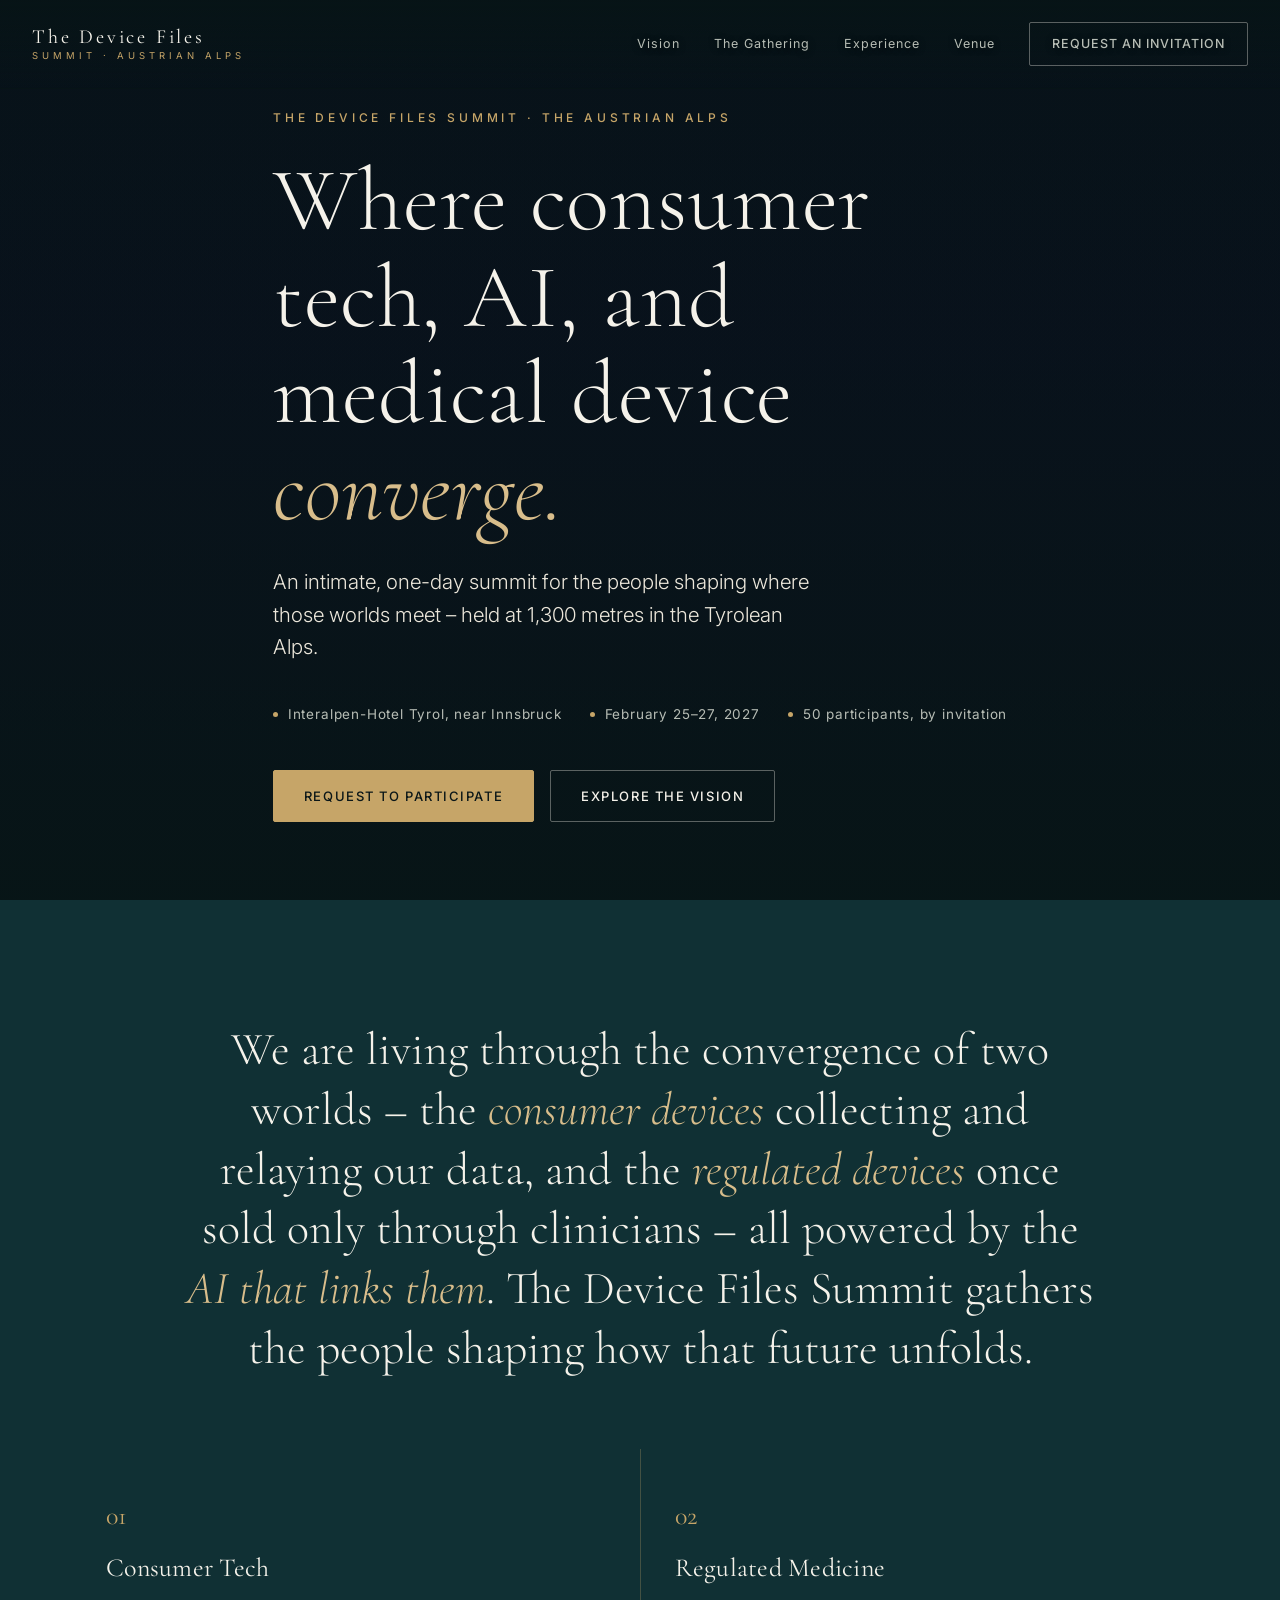
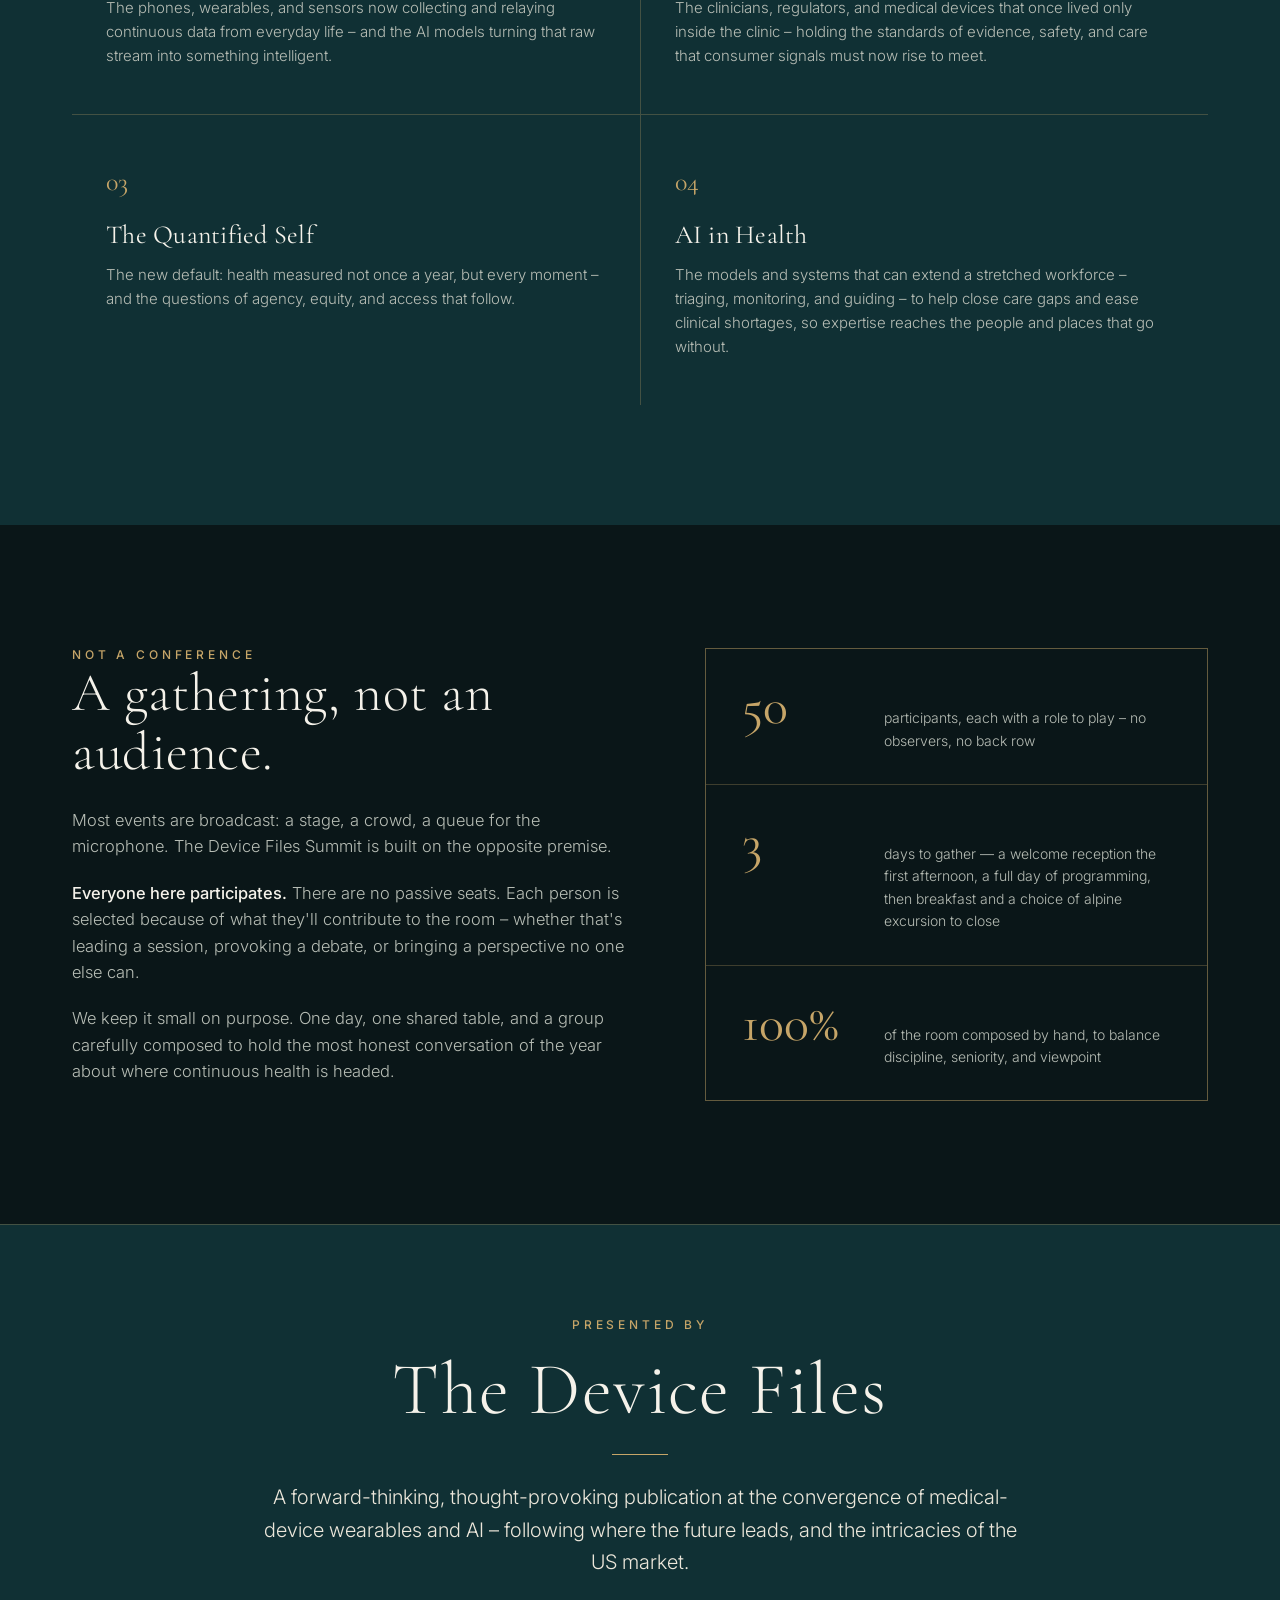
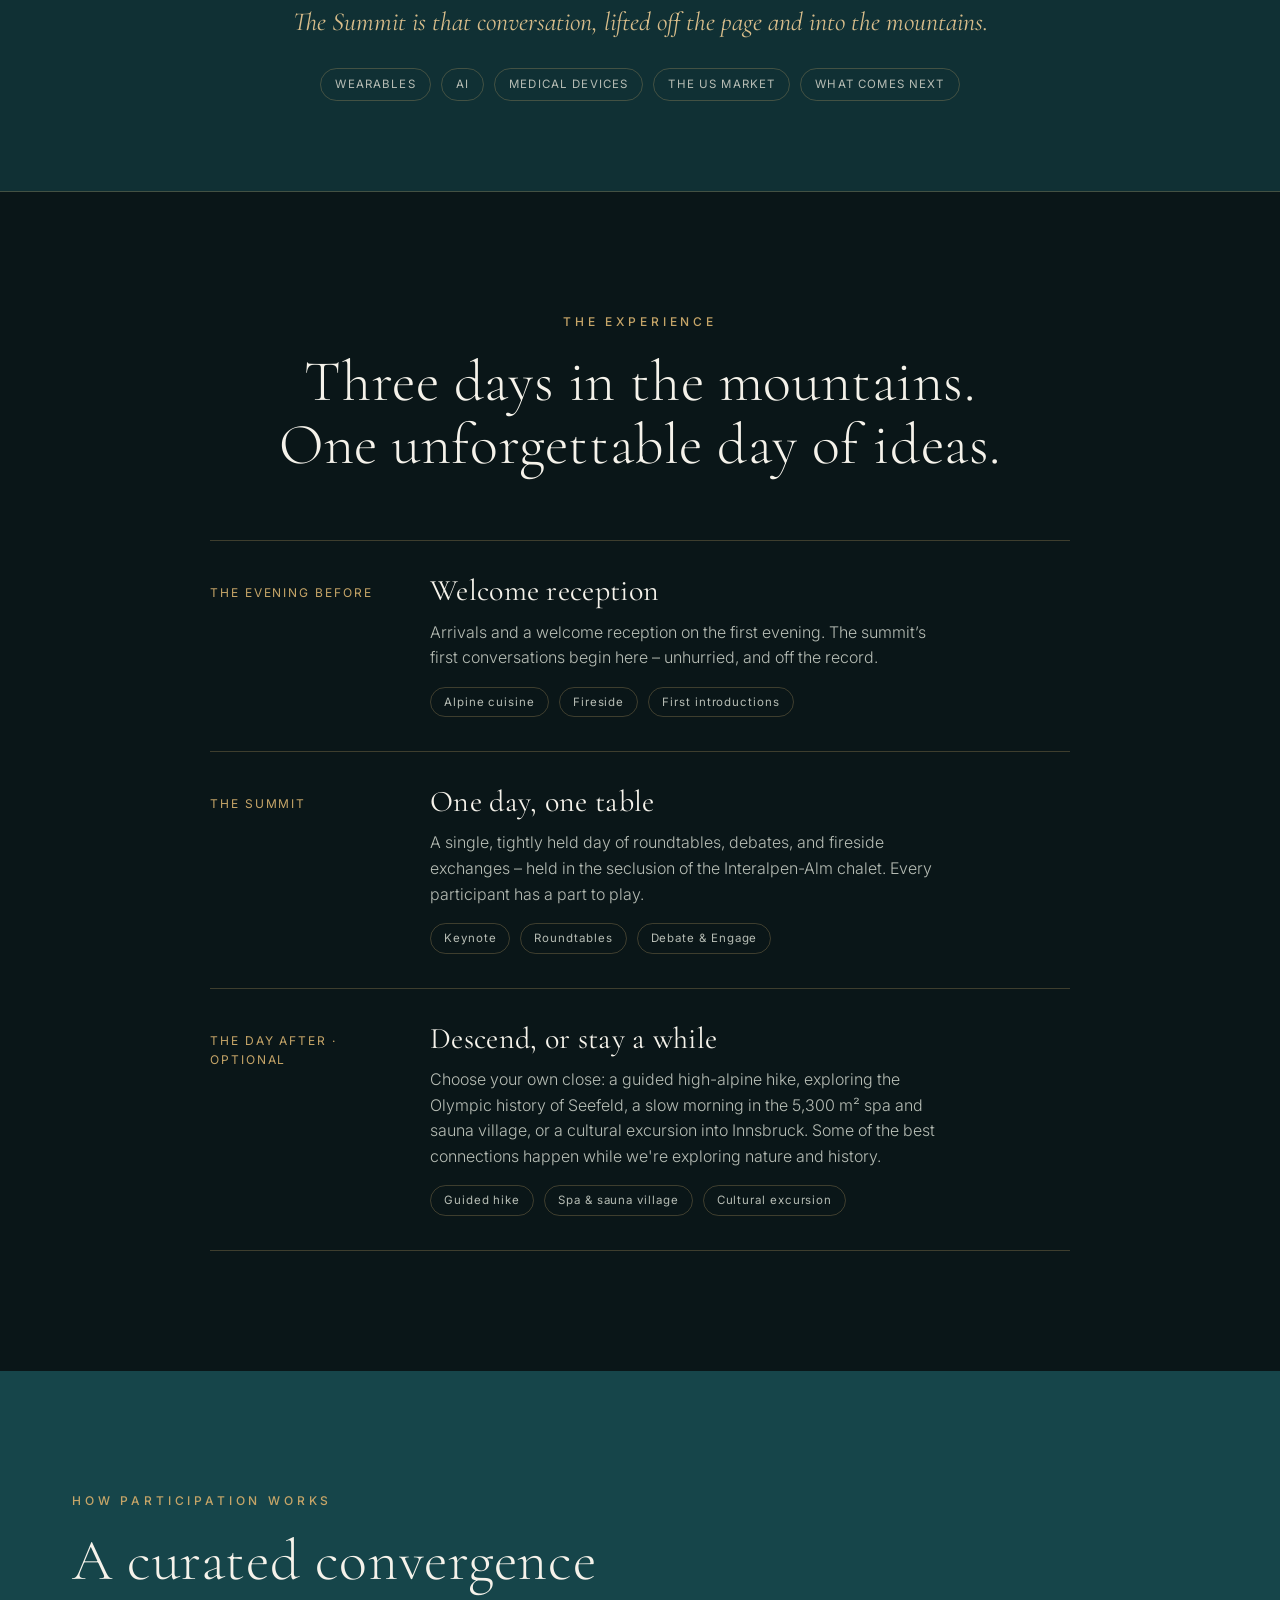
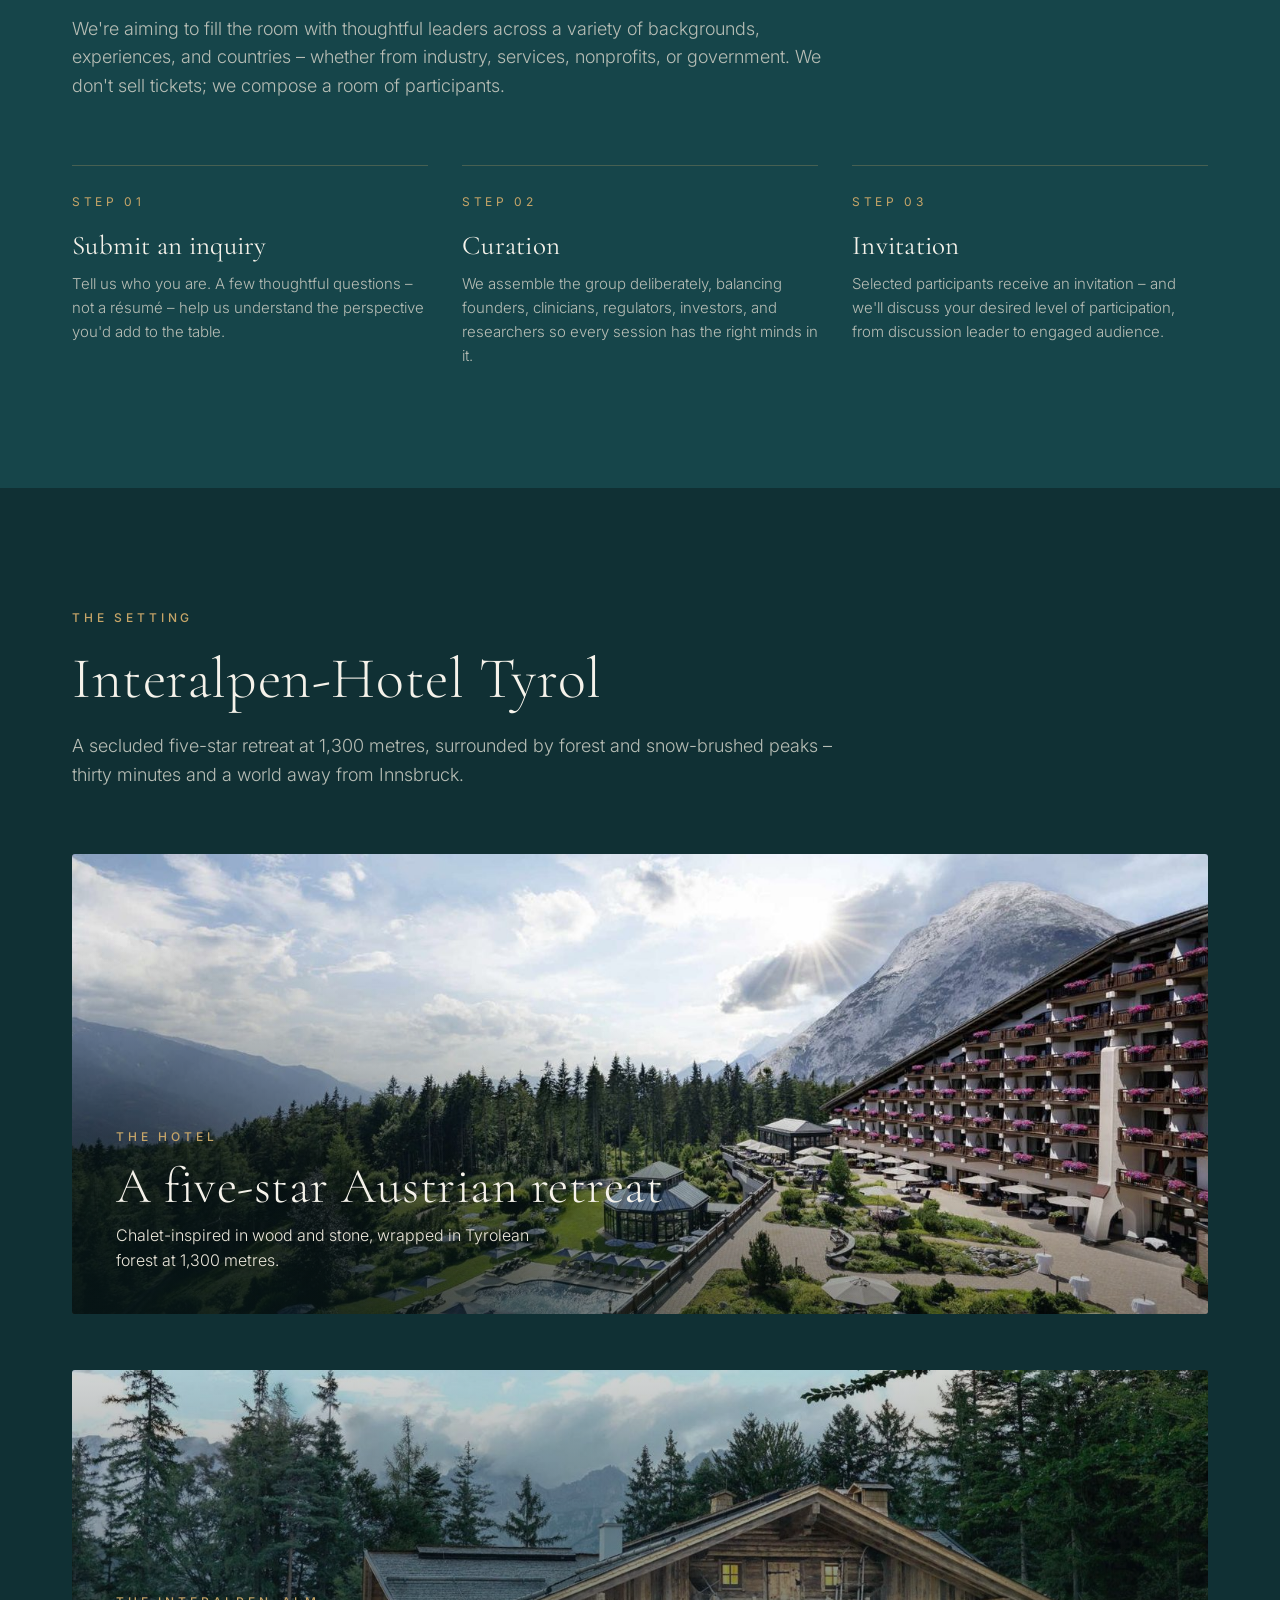
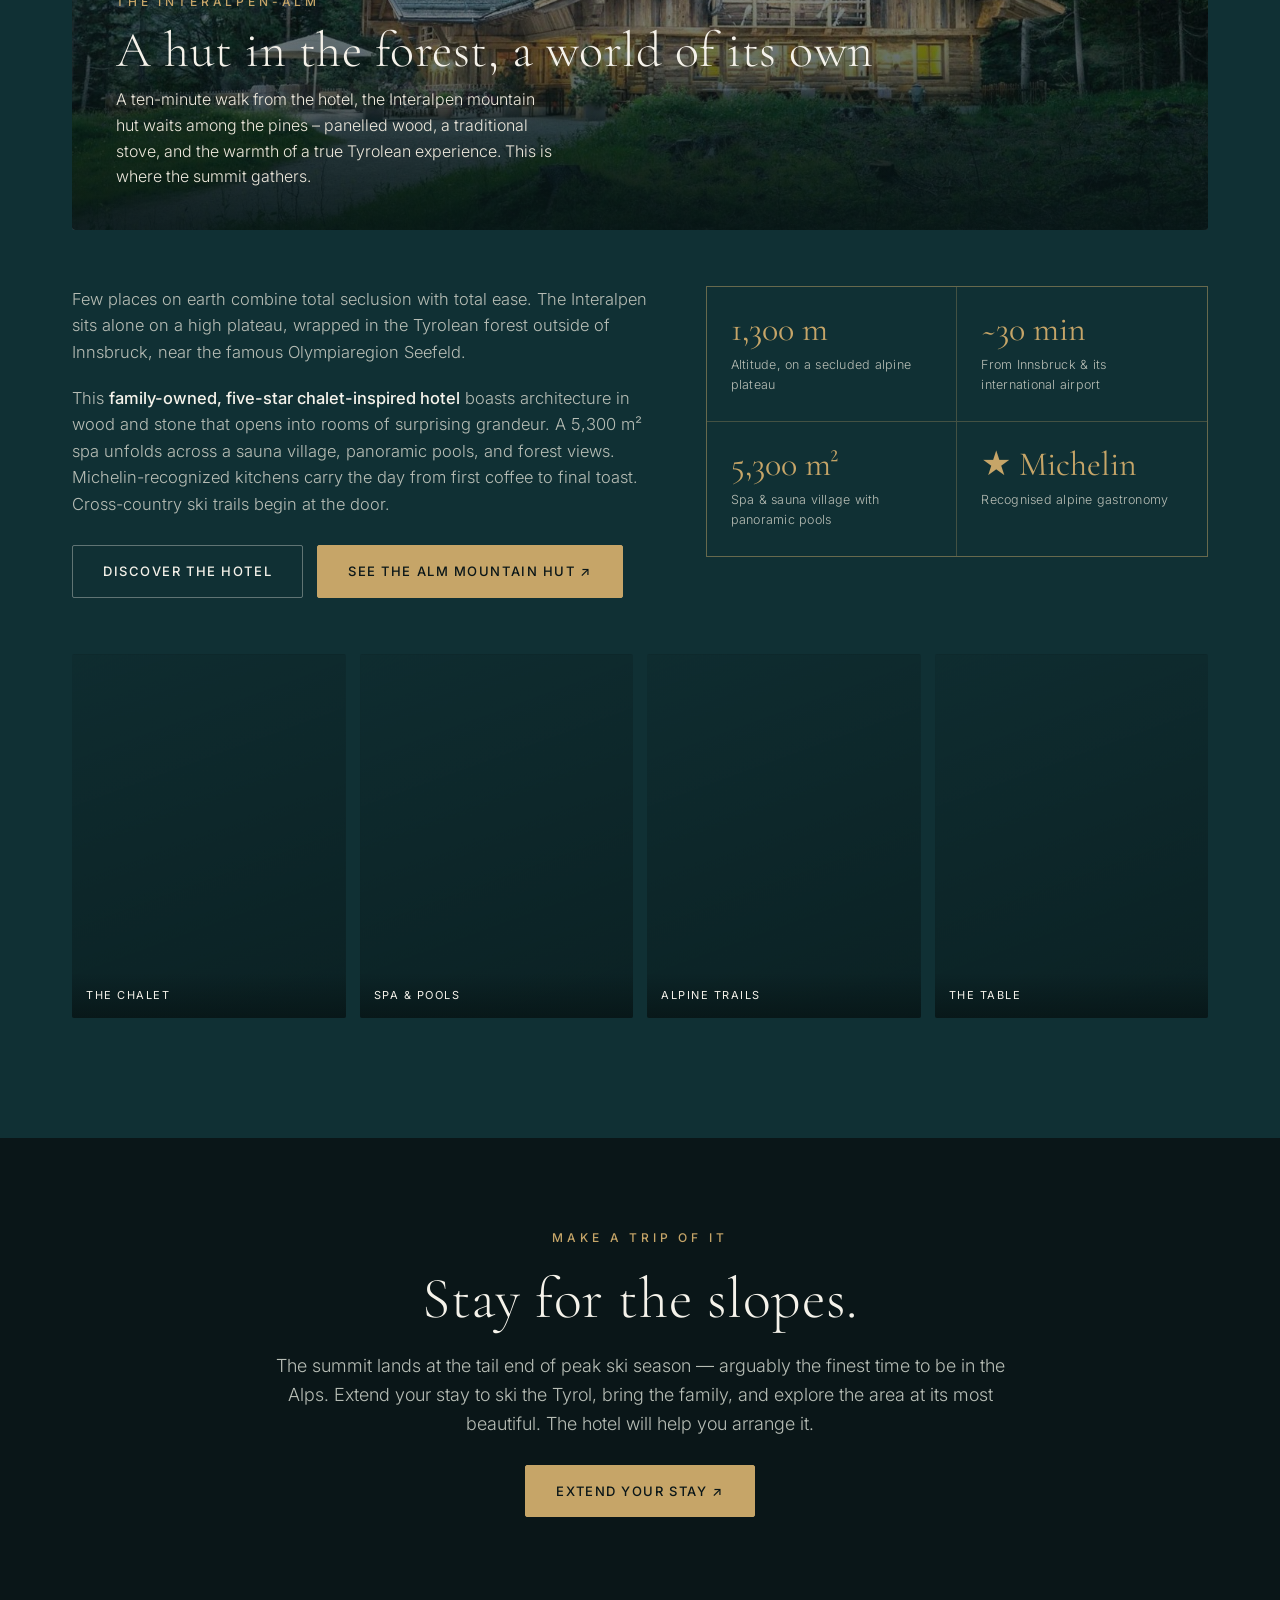
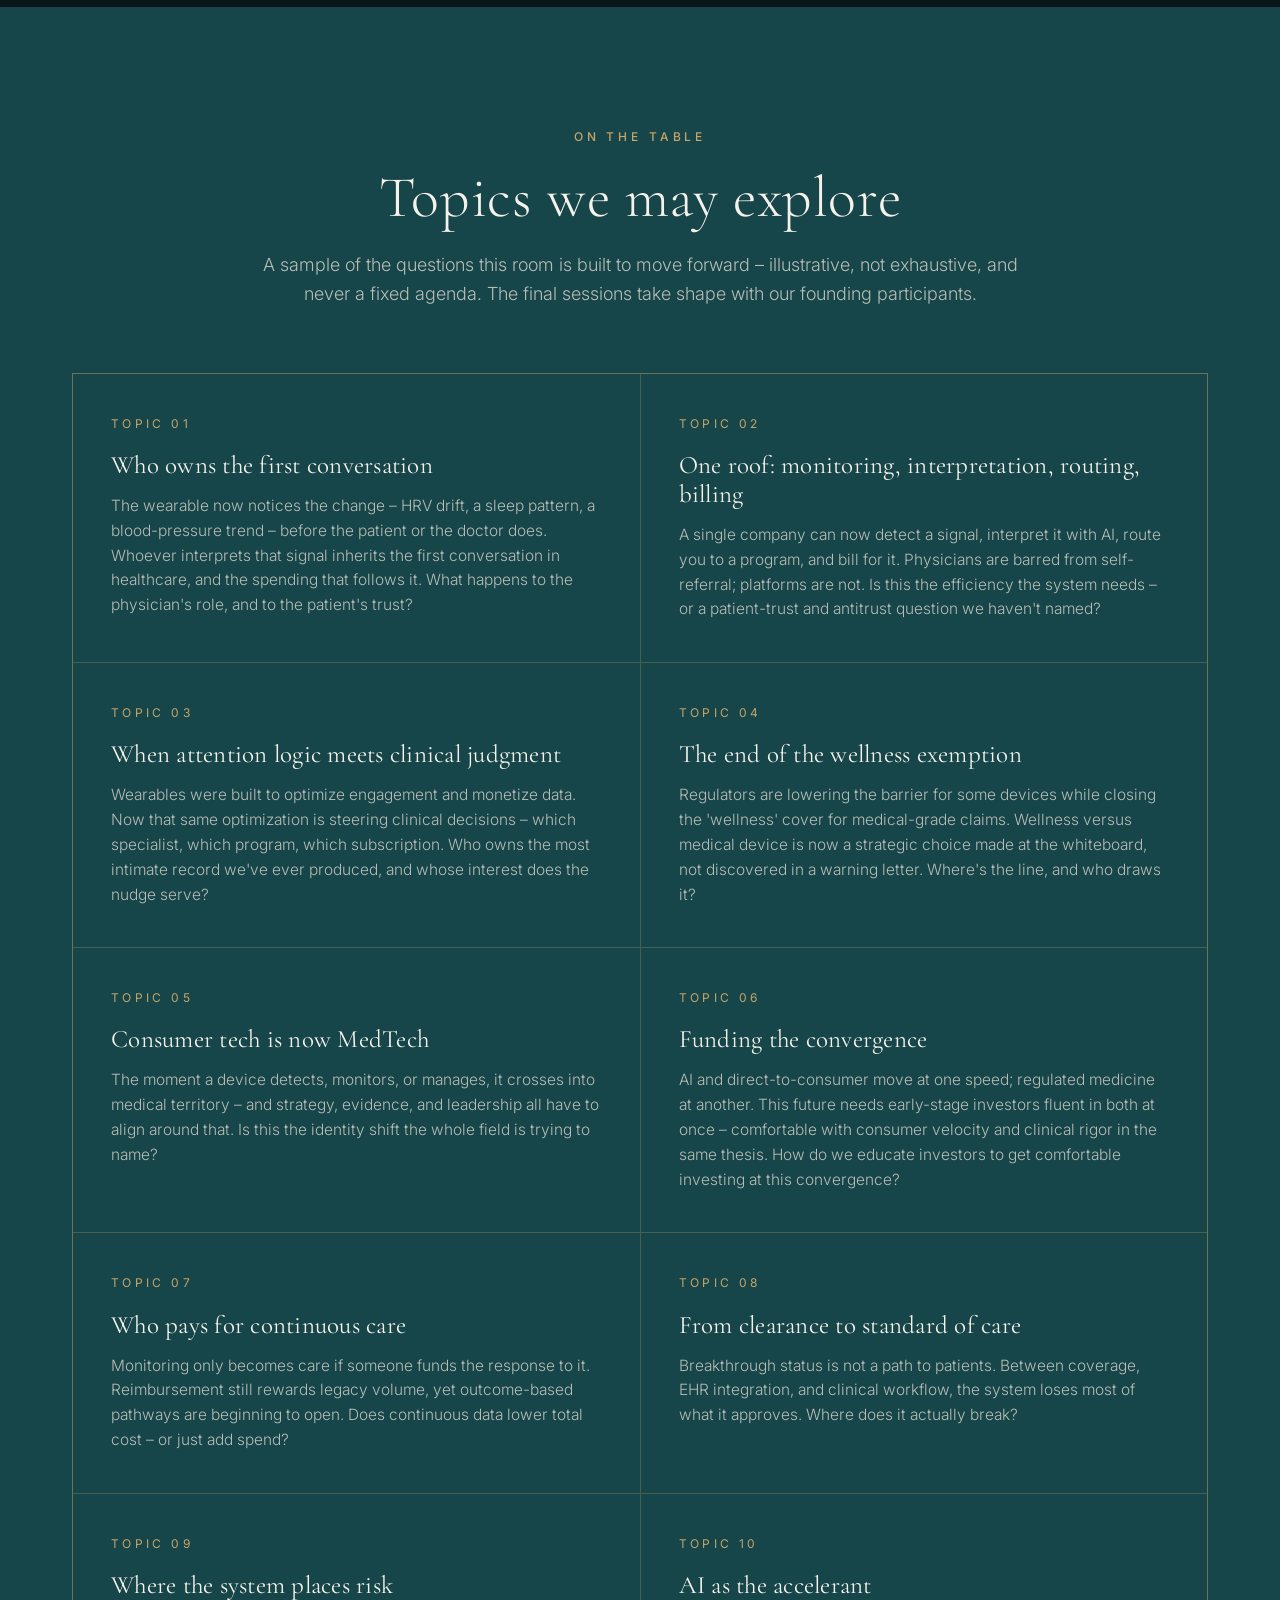
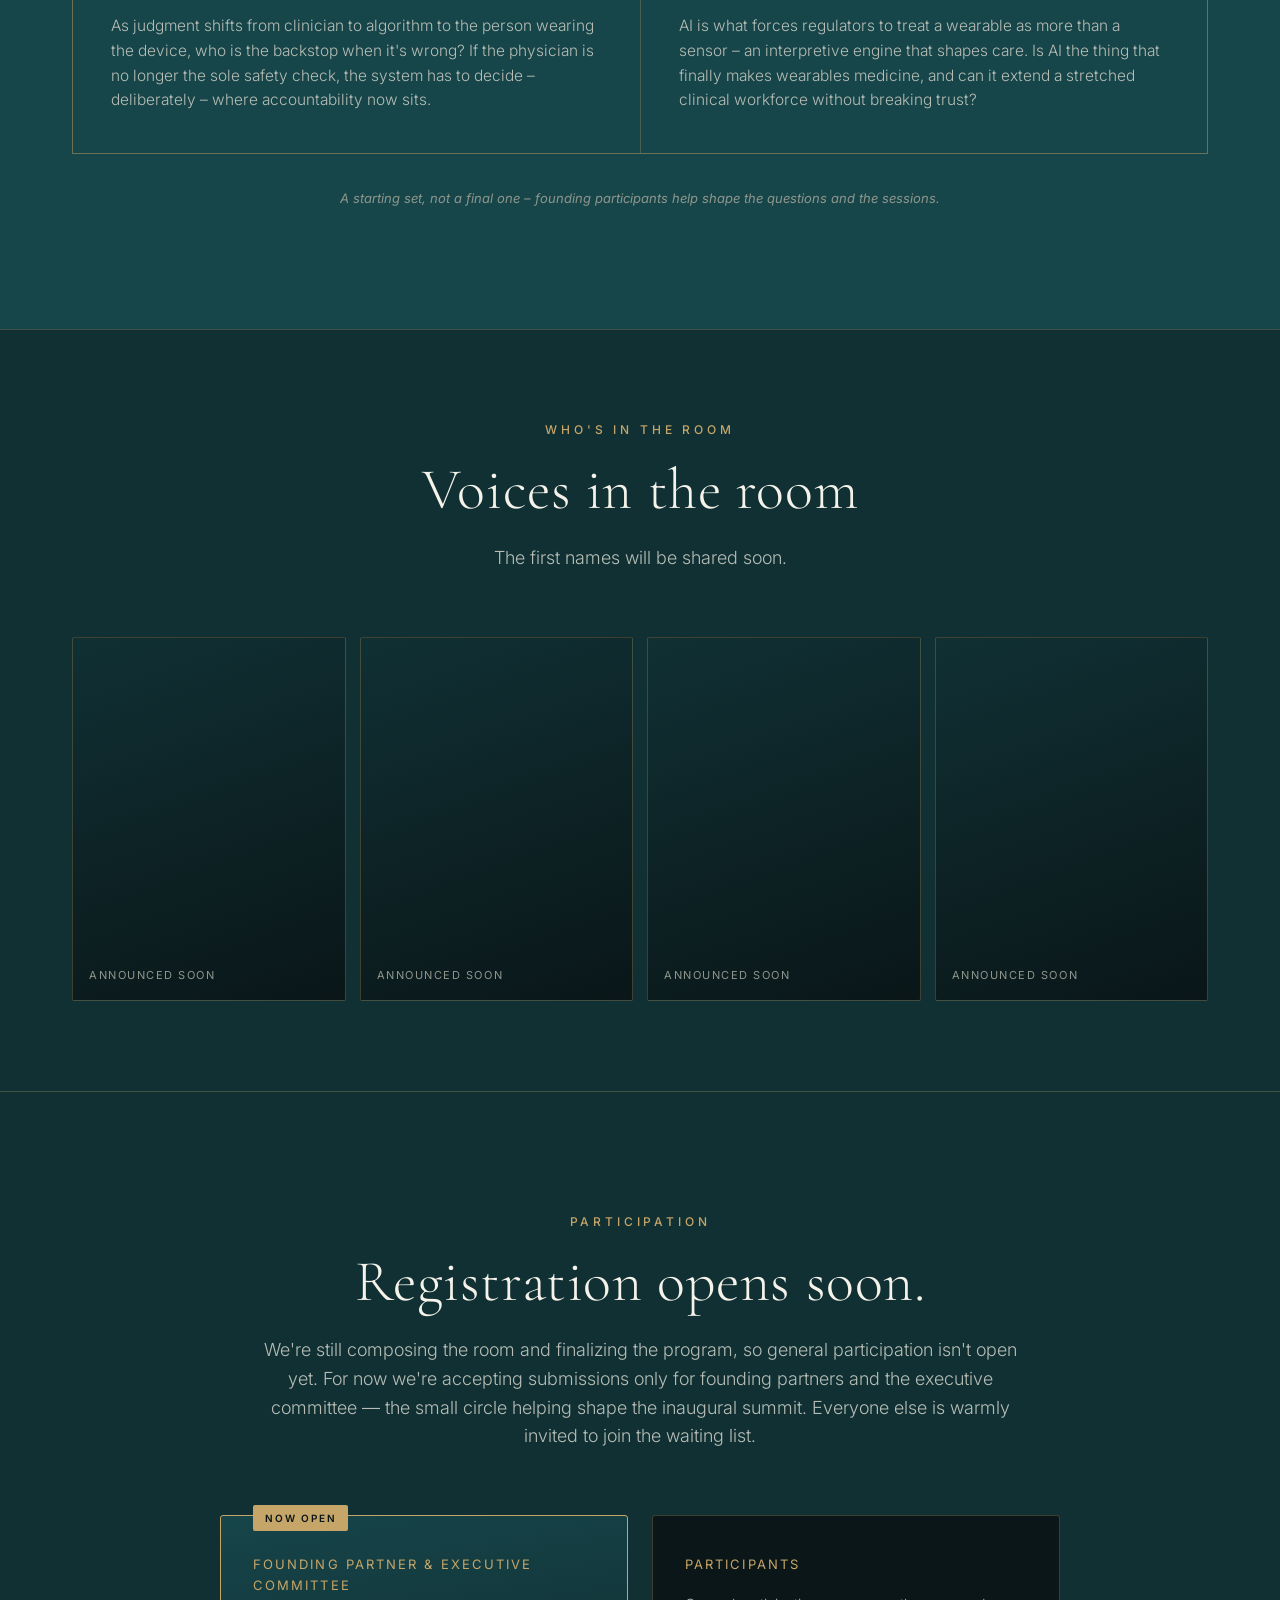
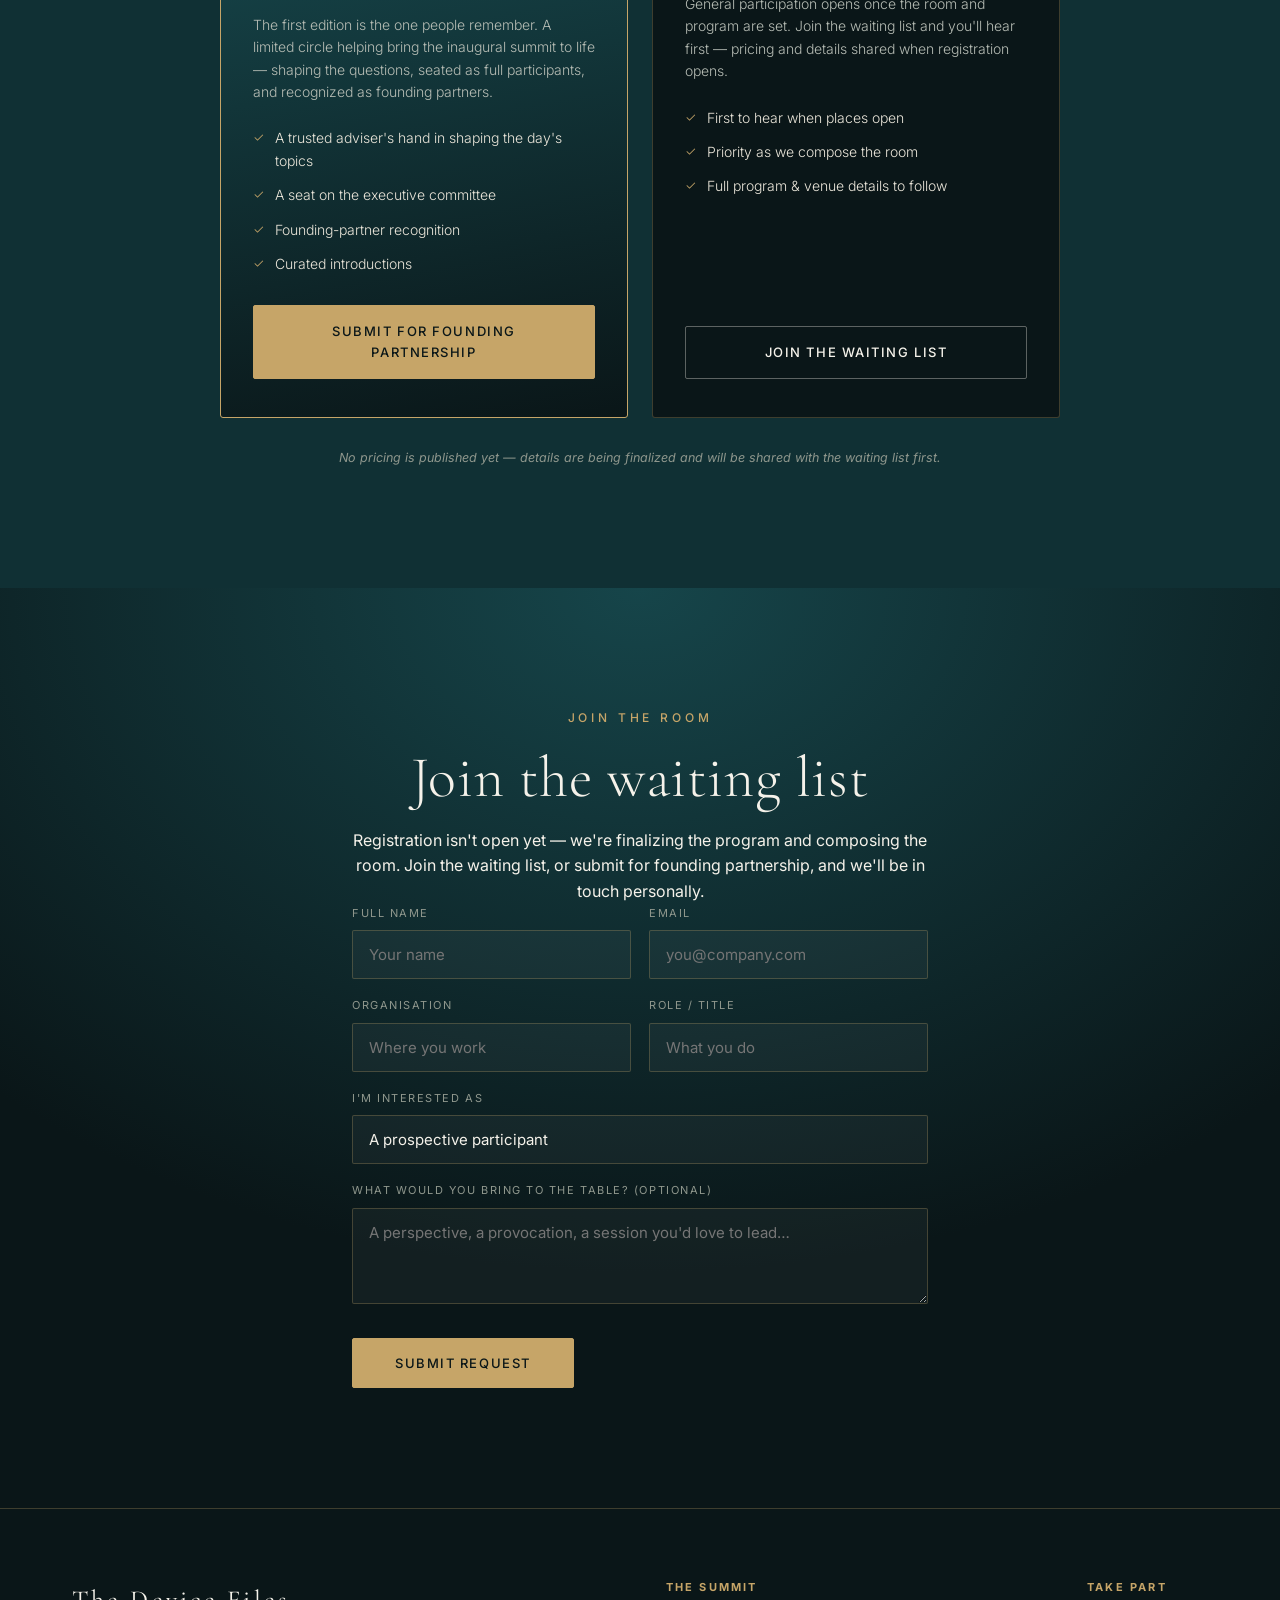
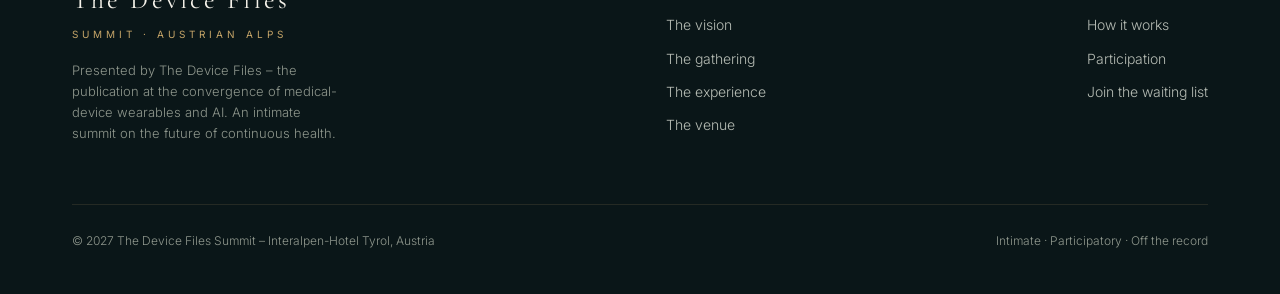
==== commit 3bd52450: "Swap venues: /device-files-summit -> Fairmont, /device-files-summit-2 -> Interalpen" ====
--- a/public/device-files-summit-2/index.html
+++ b/public/device-files-summit-2/index.html
@@ -3,7 +3,7 @@
 <head>
 <meta charset="UTF-8">
 <meta name="viewport" content="width=device-width, initial-scale=1.0">
-<title>The Device Files Summit – The Swiss Riviera</title>
+<title>The Device Files Summit – The Austrian Alps</title>
 <link rel="preconnect" href="https://fonts.googleapis.com">
 <link rel="preconnect" href="https://fonts.gstatic.com" crossorigin>
 <link href="https://fonts.googleapis.com/css2?family=Cormorant+Garamond:ital,wght@0,300;0,400;0,500;0,600;1,400&family=Inter:wght@300;400;500;600&display=swap" rel="stylesheet">
@@ -341,21 +341,21 @@
   body.interalpen .vk-b{display:none}
   .vtile{aspect-ratio:3/4;border:1px solid var(--line);border-radius:2px;display:flex;align-items:flex-end;padding:16px;font-size:11px;letter-spacing:.14em;text-transform:uppercase;color:var(--muted);background:linear-gradient(160deg,var(--forest),var(--ink))}
 </style>
-<meta name="description" content="An invitation-only gathering on the convergence of consumer tech, AI, and medical device regulation, set on Lake Geneva in Montreux, February 25–27, 2027.">
+<meta name="description" content="An invitation-only gathering on the convergence of consumer tech, AI, and medical device regulation, set in the Austrian Alps, February 25–27, 2027.">
 <meta name="robots" content="noindex, nofollow">
 <meta property="og:type" content="website">
-<meta property="og:title" content="The Device Files Summit – The Swiss Riviera">
-<meta property="og:description" content="An invitation-only gathering on the convergence of consumer tech, AI, and medical device regulation, set on Lake Geneva in Montreux, February 25–27, 2027.">
+<meta property="og:title" content="The Device Files Summit – The Austrian Alps">
+<meta property="og:description" content="An invitation-only gathering on the convergence of consumer tech, AI, and medical device regulation, set in the Austrian Alps, February 25–27, 2027.">
 <meta property="og:image" content="https://images.unsplash.com/photo-1506905925346-21bda4d32df4?auto=format&fit=crop&w=1200&q=80">
 <meta property="og:url" content="https://thekarowgroup.com/device-files-summit-2">
 <meta name="twitter:card" content="summary_large_image">
-<meta name="twitter:title" content="The Device Files Summit – The Swiss Riviera">
-<meta name="twitter:description" content="An invitation-only gathering on the convergence of consumer tech, AI, and medical device regulation, set on Lake Geneva in Montreux, February 25–27, 2027.">
+<meta name="twitter:title" content="The Device Files Summit – The Austrian Alps">
+<meta name="twitter:description" content="An invitation-only gathering on the convergence of consumer tech, AI, and medical device regulation, set in the Austrian Alps, February 25–27, 2027.">
 <meta name="twitter:image" content="https://images.unsplash.com/photo-1506905925346-21bda4d32df4?auto=format&fit=crop&w=1200&q=80">
 <link rel="icon" type="image/png" href="/favicon.png">
 <link rel="apple-touch-icon" href="/apple-touch-icon.png">
 </head>
-<body class="fairmont">
+<body class="interalpen">
 
 <nav id="nav">
   <div class="brand">
@@ -901,7 +901,7 @@
     try {
       const fd = new FormData(form);
       const data = new URLSearchParams();
-      data.append('formType', 'Summit — Fairmont Le Montreux Palace (Lake Geneva)');
+      data.append('formType', 'Summit — Interalpen (Austrian Alps)');
       data.append('name', fd.get('name') || '');
       data.append('email', fd.get('email') || '');
       data.append('organization', fd.get('org') || '');
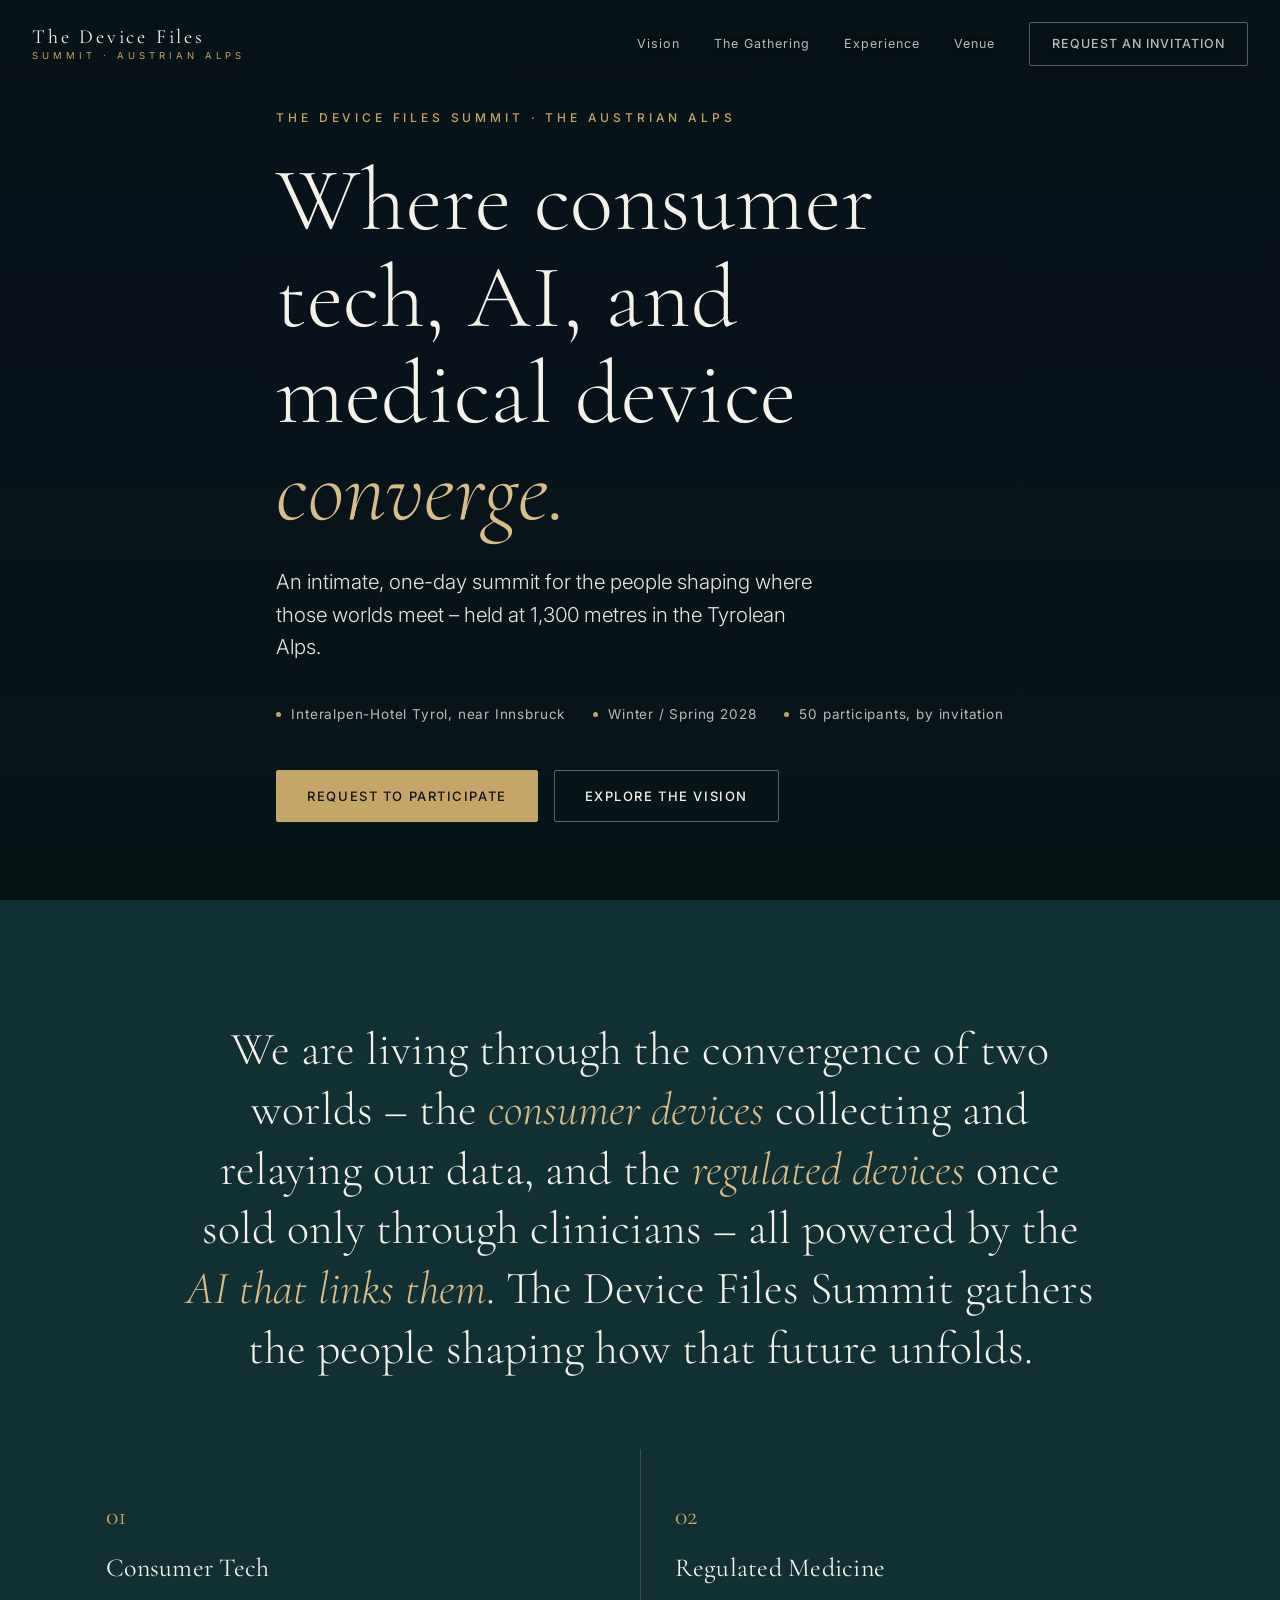
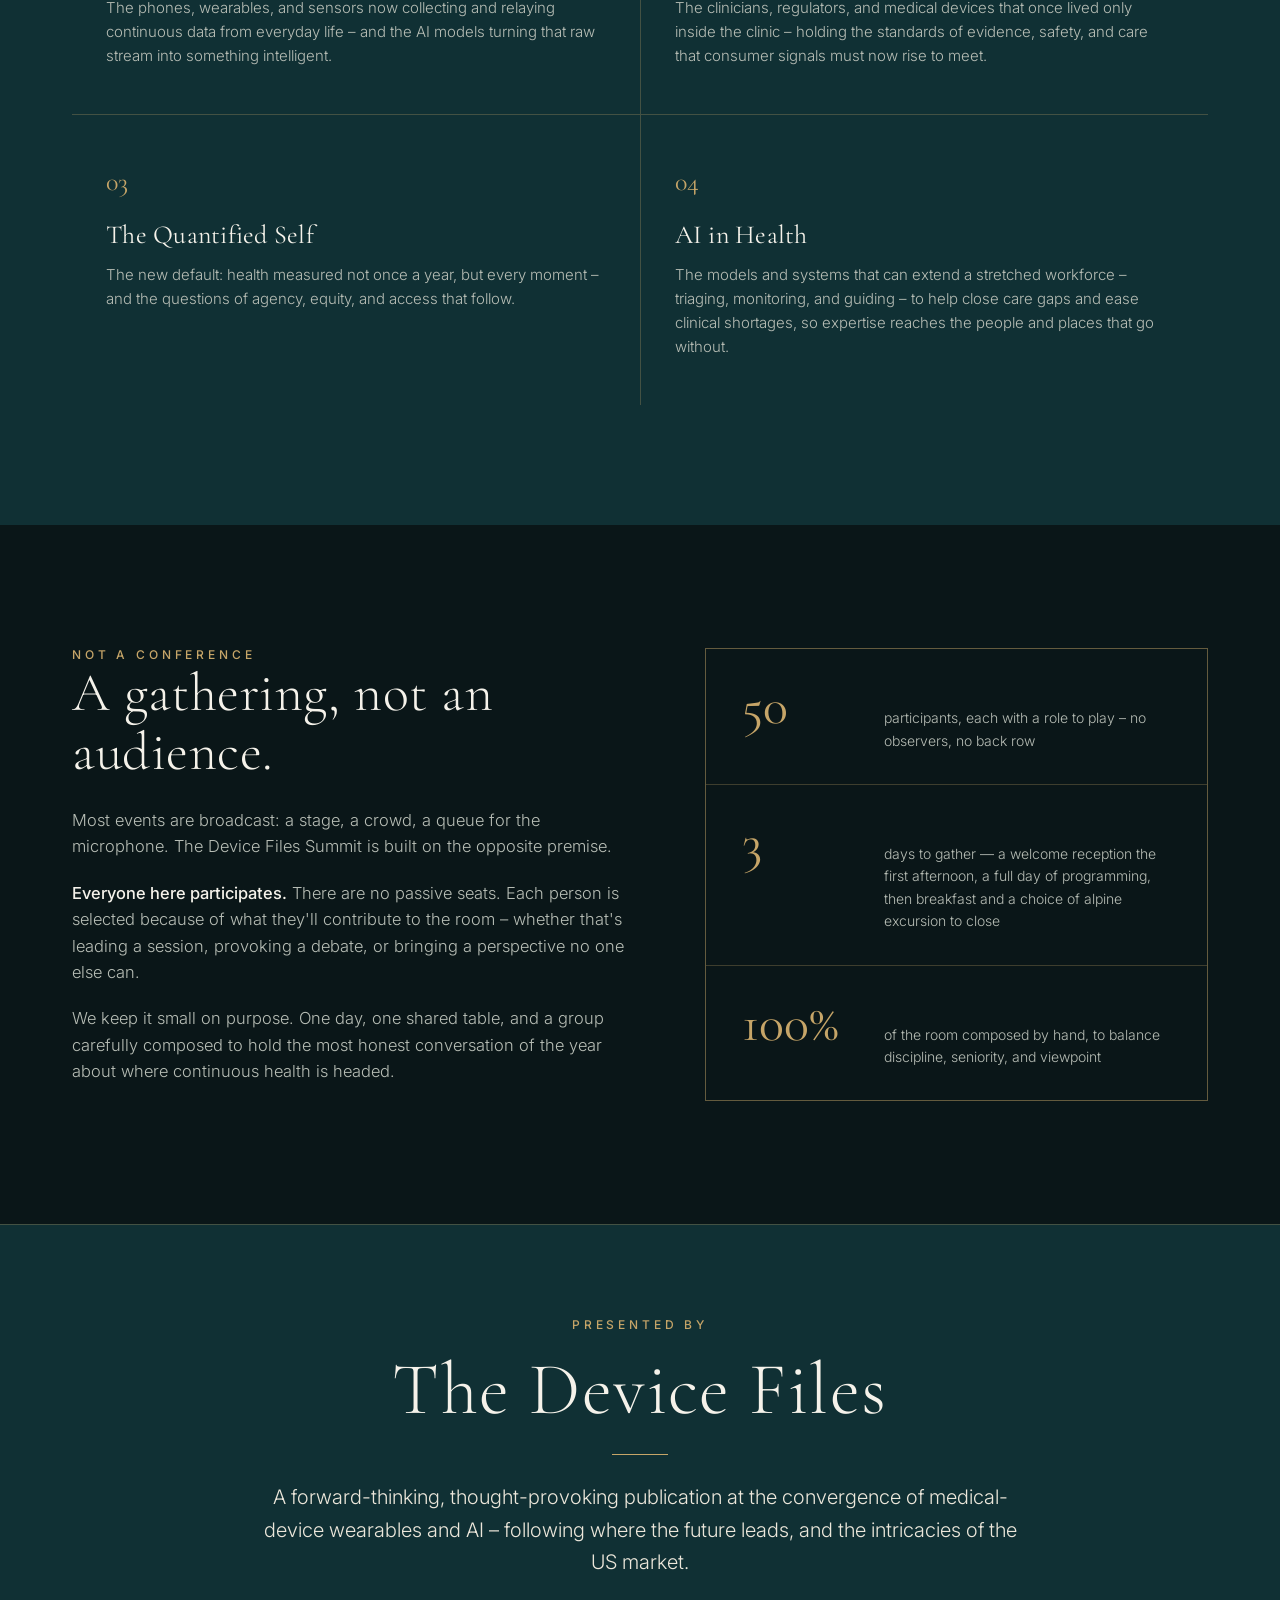
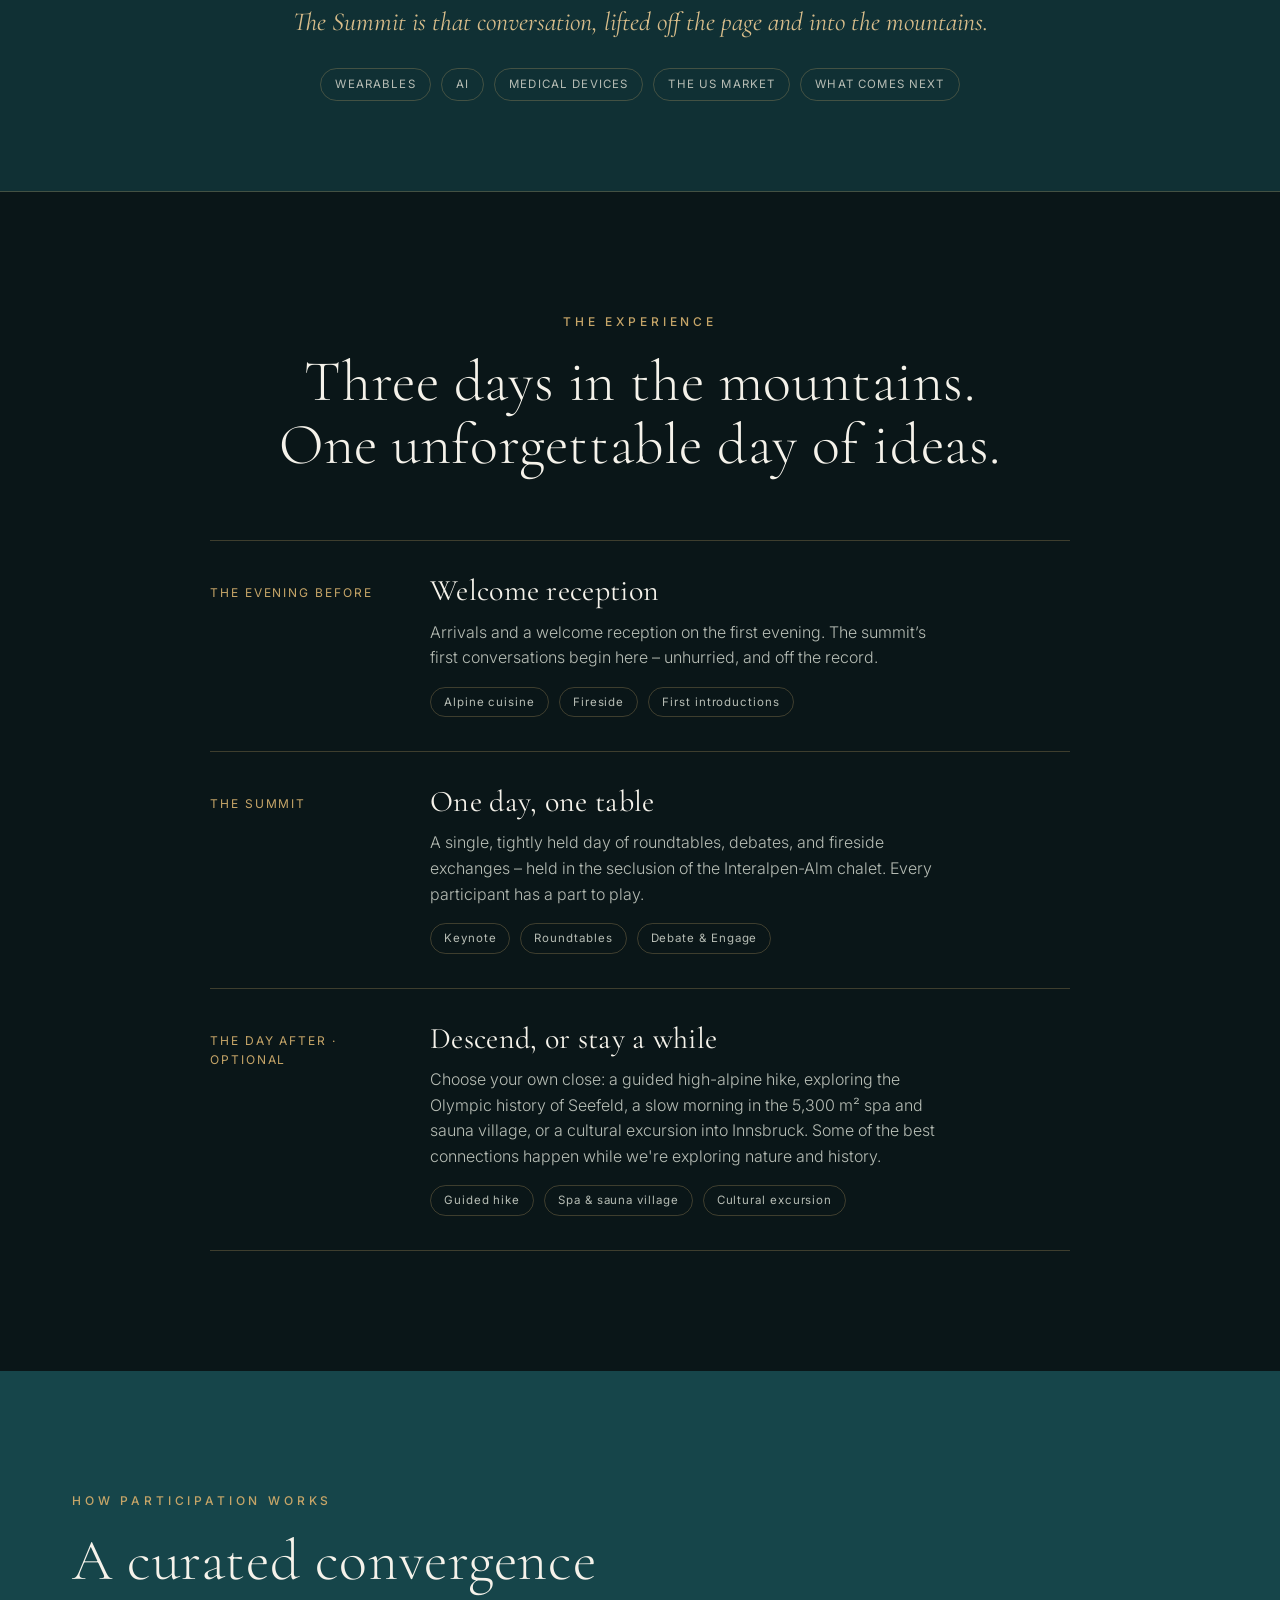
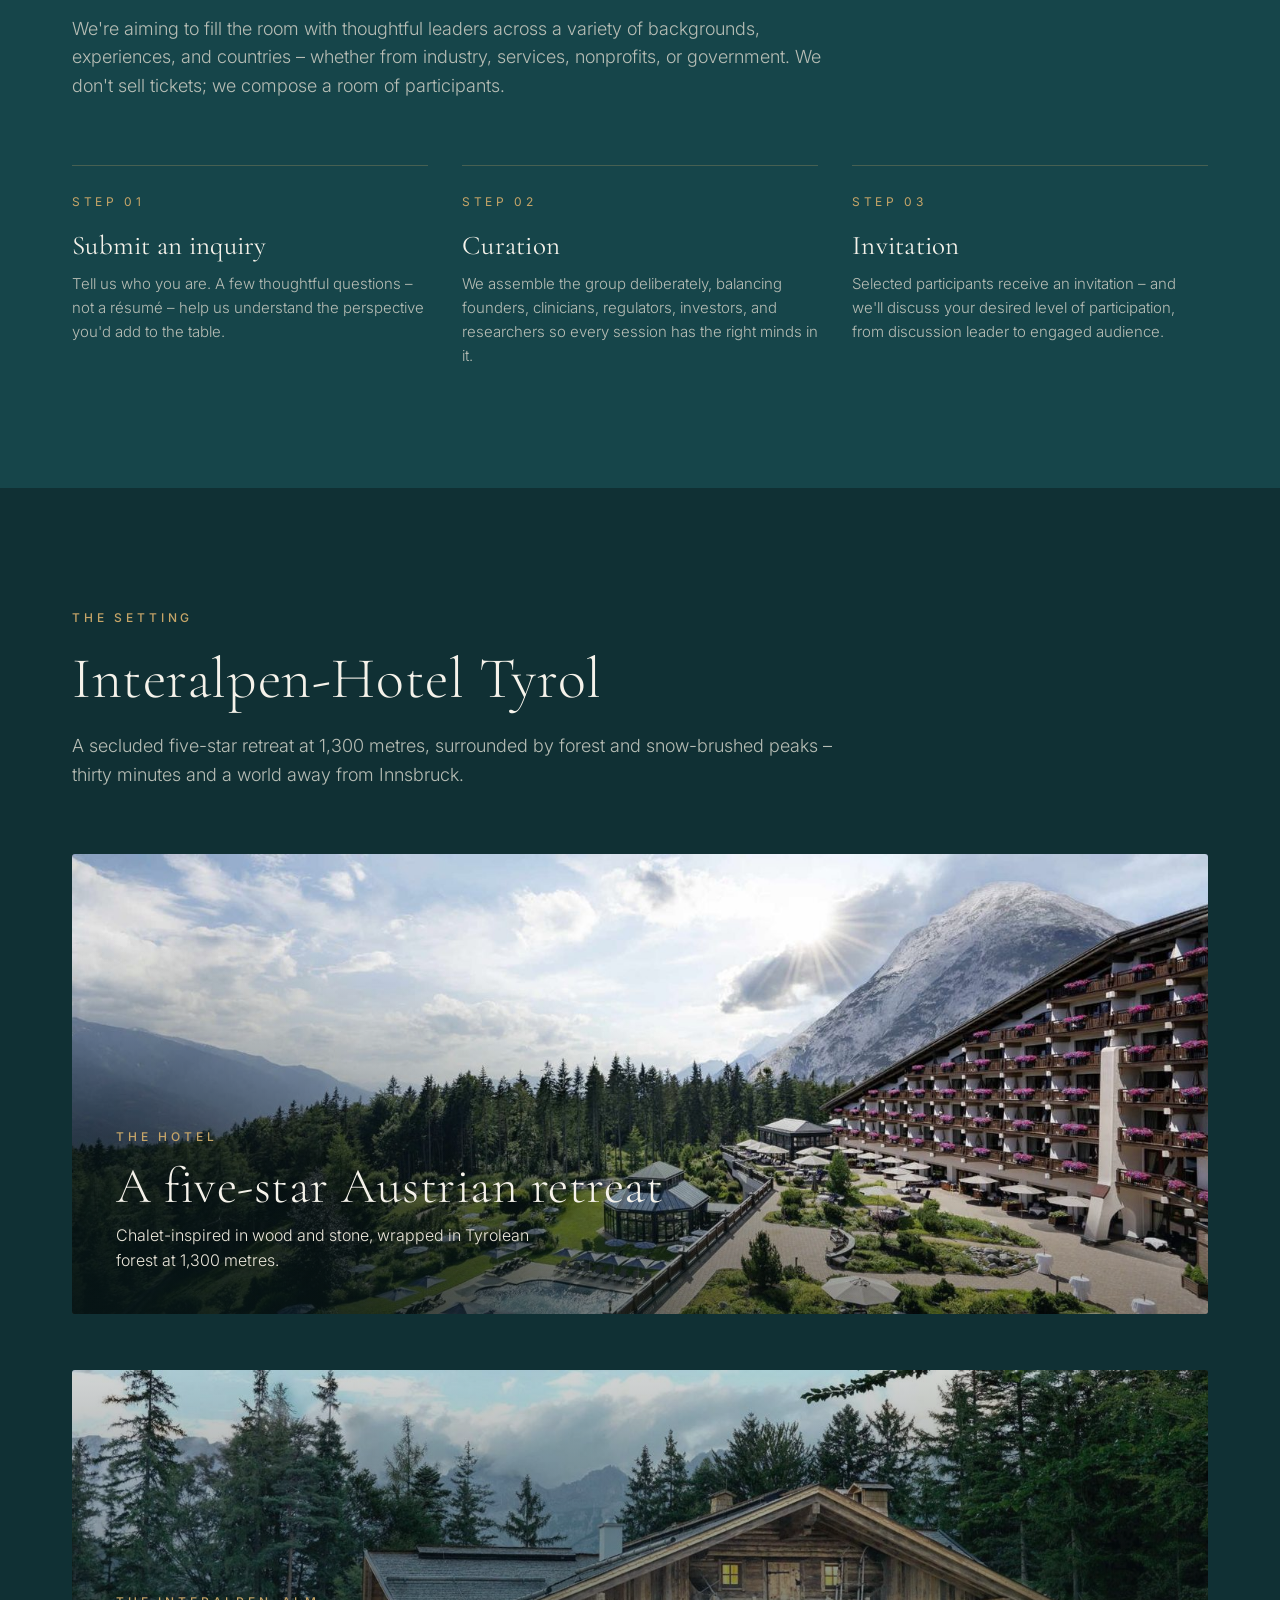
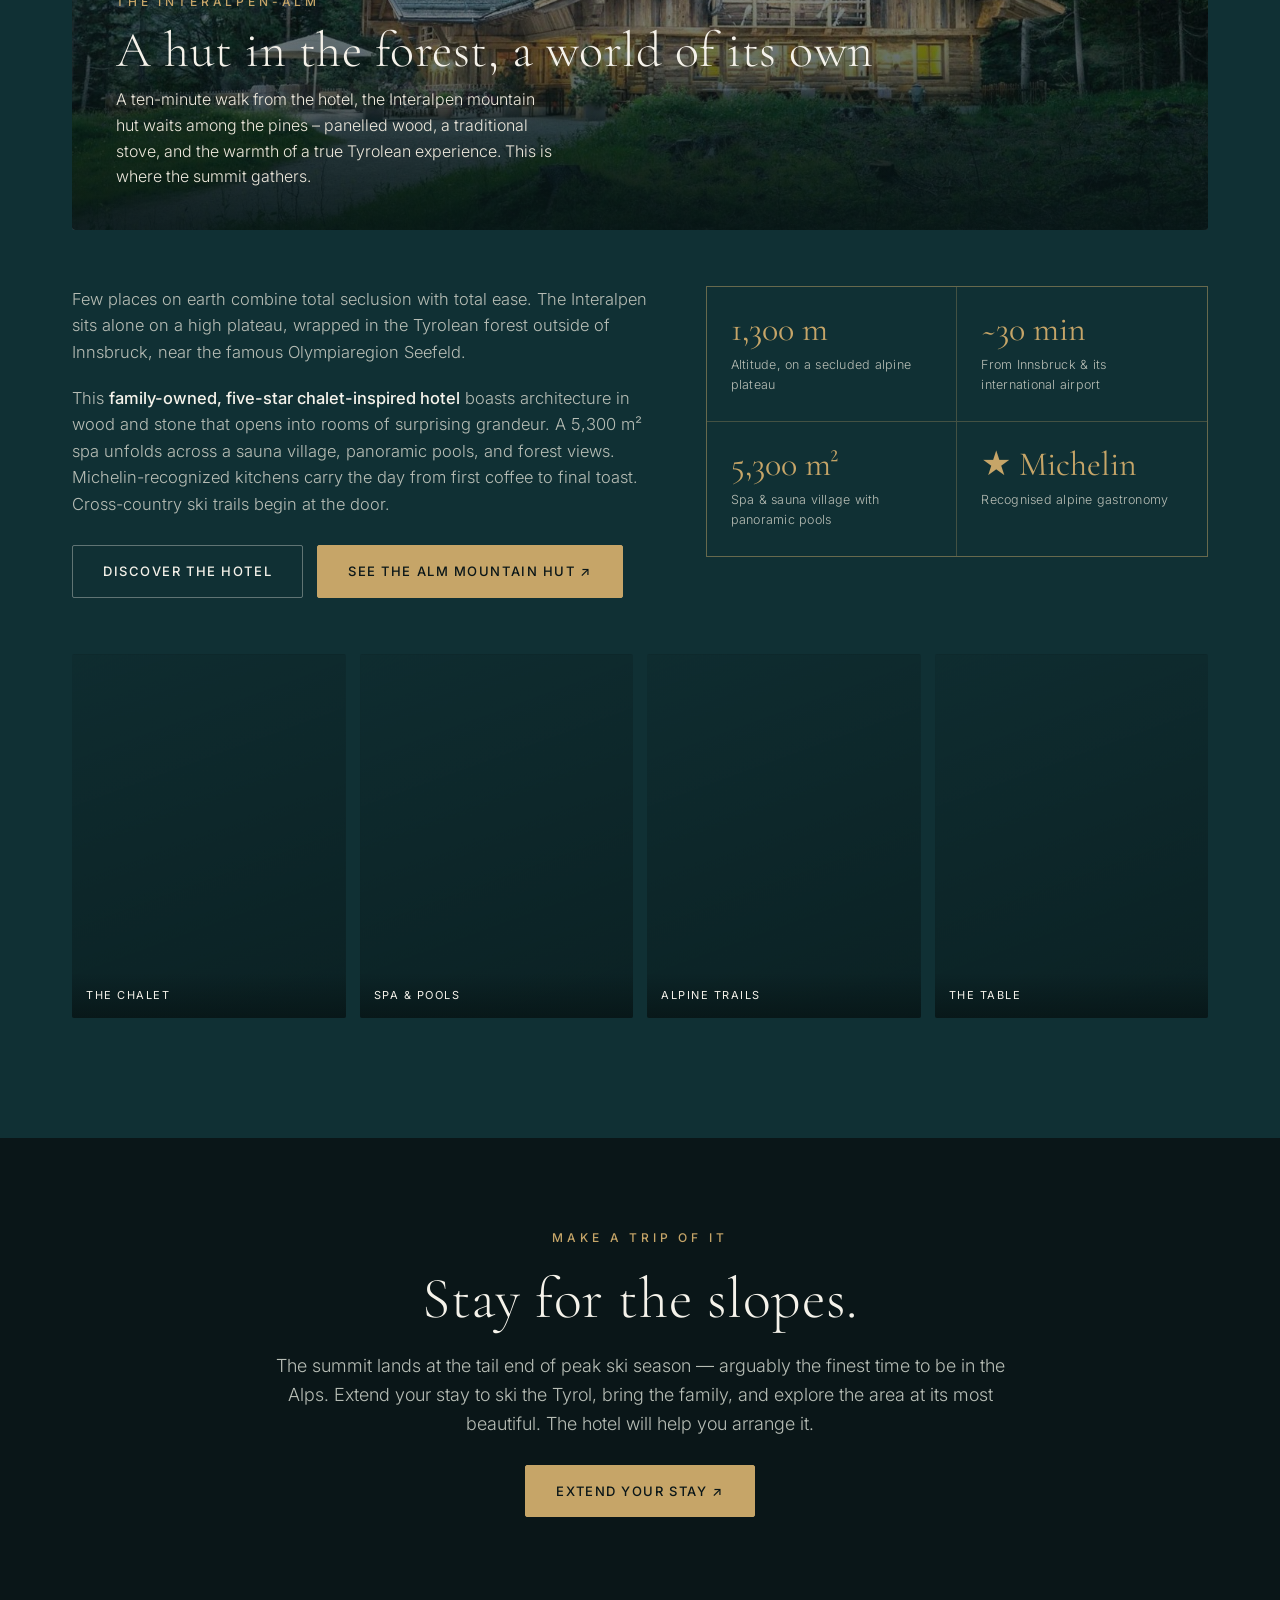
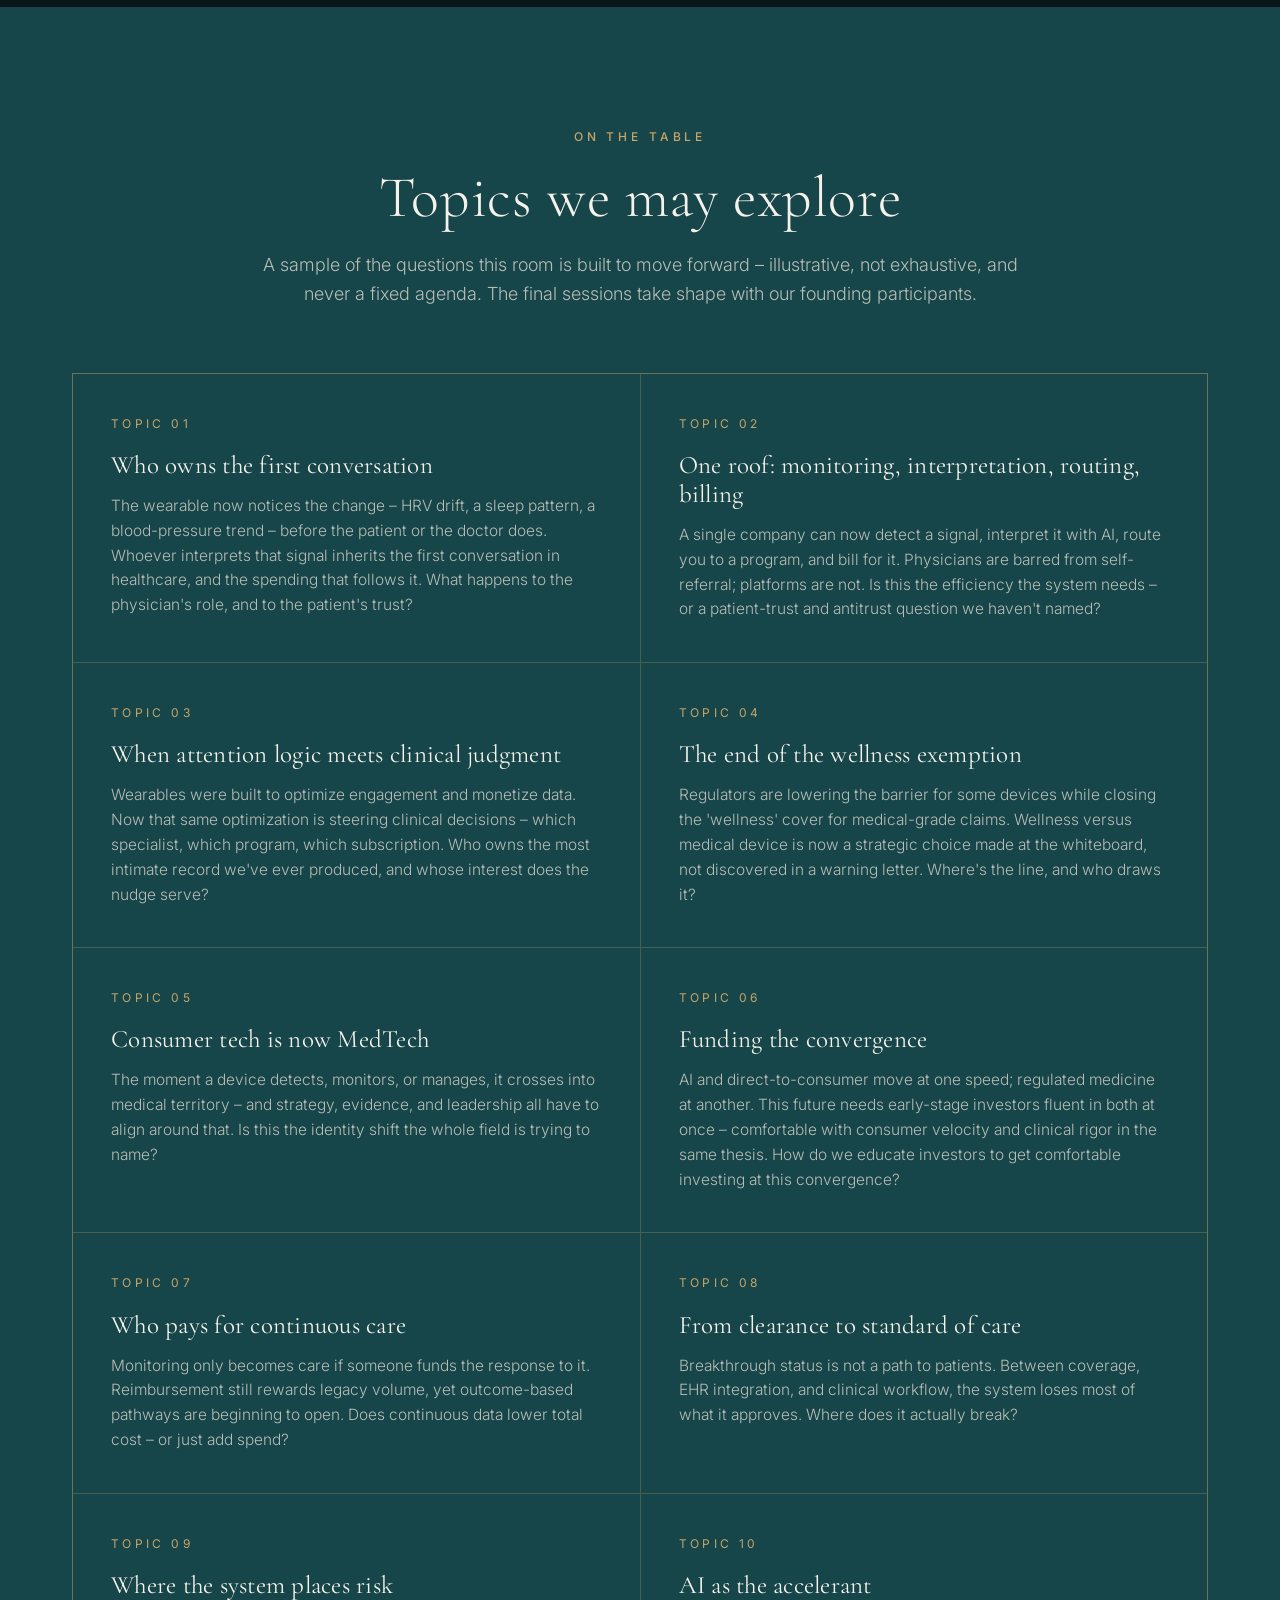
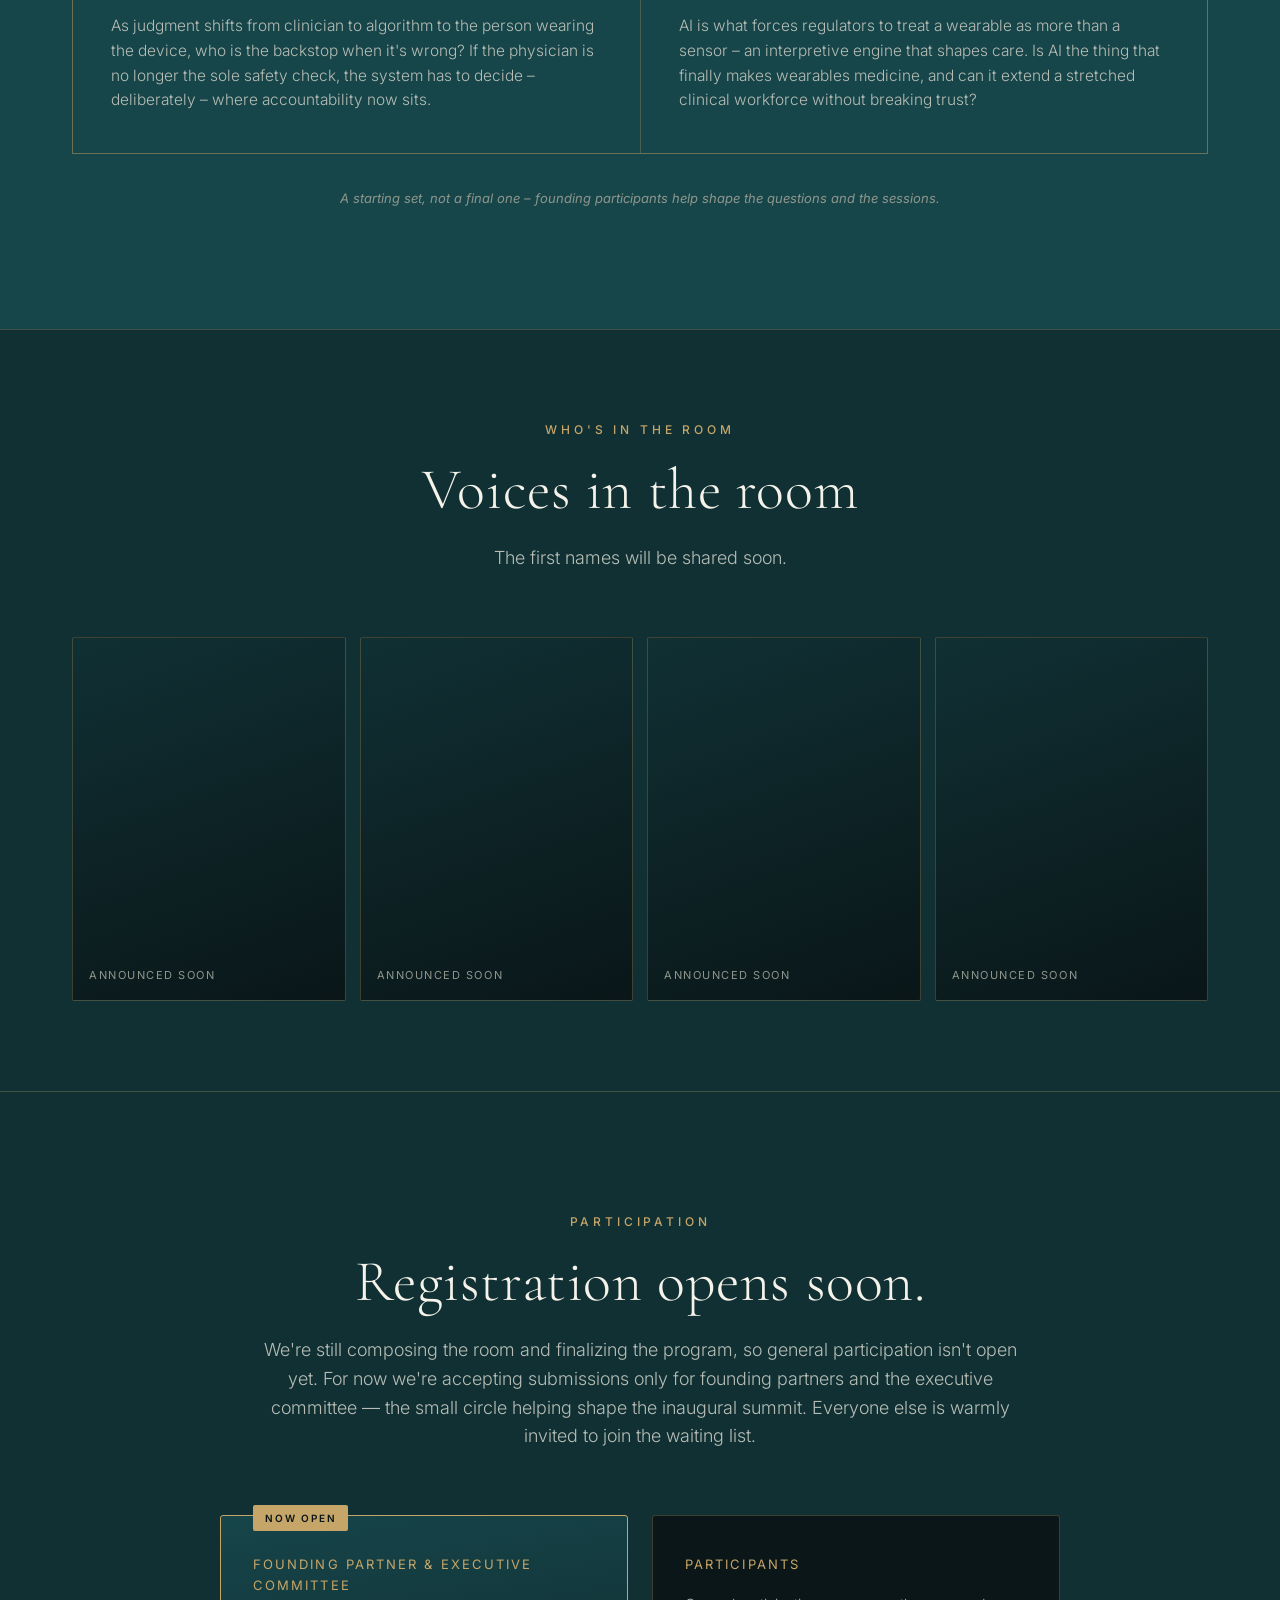
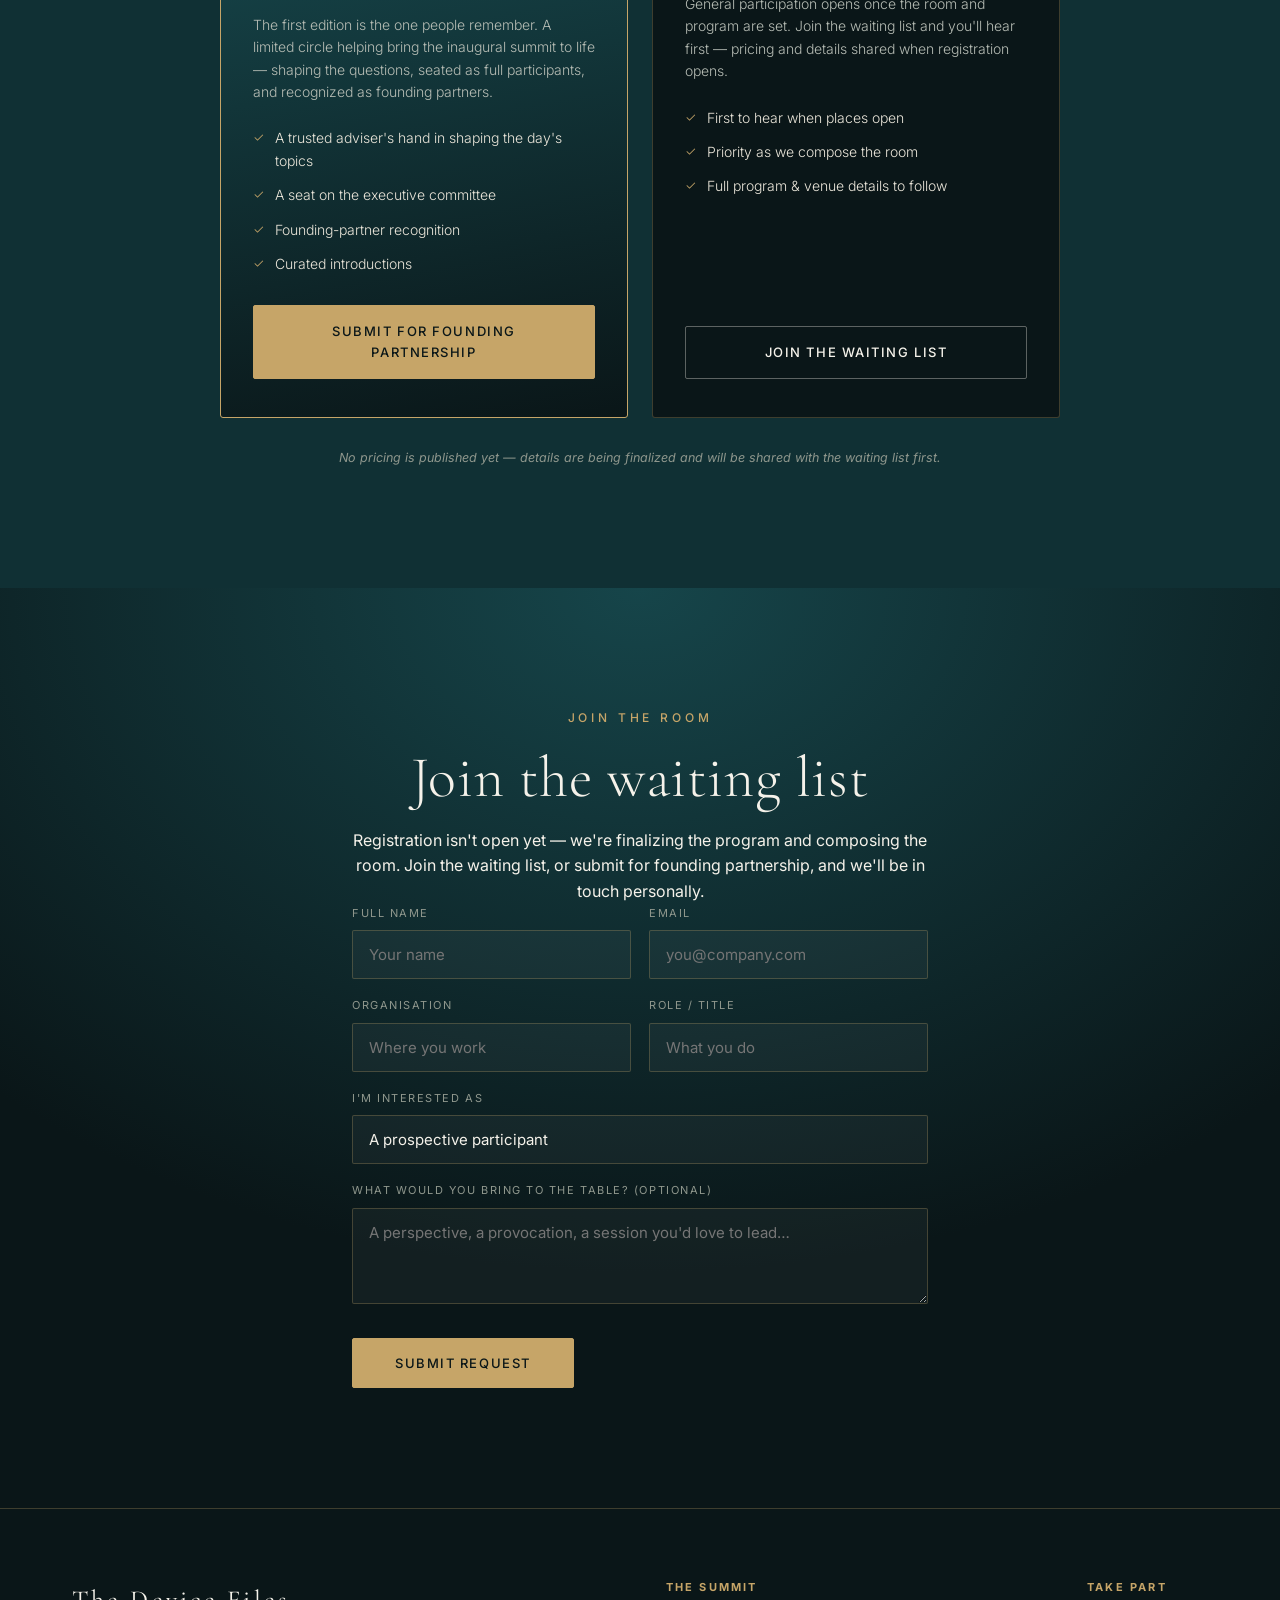
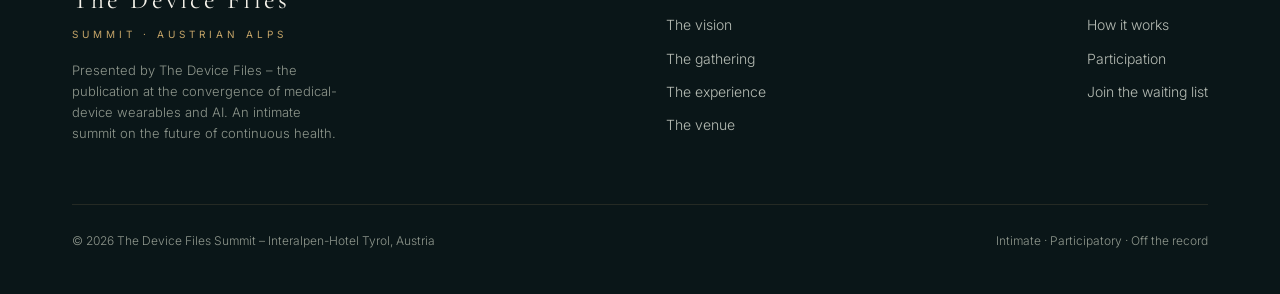
==== commit 905d8474: "Summit: date changed to Winter / Spring 2028 on both summit pages and the thought leadership section" ====
--- a/public/device-files-summit-2/index.html
+++ b/public/device-files-summit-2/index.html
@@ -341,16 +341,16 @@
   body.interalpen .vk-b{display:none}
   .vtile{aspect-ratio:3/4;border:1px solid var(--line);border-radius:2px;display:flex;align-items:flex-end;padding:16px;font-size:11px;letter-spacing:.14em;text-transform:uppercase;color:var(--muted);background:linear-gradient(160deg,var(--forest),var(--ink))}
 </style>
-<meta name="description" content="An invitation-only gathering on the convergence of consumer tech, AI, and medical device regulation, set in the Austrian Alps, February 25–27, 2027.">
+<meta name="description" content="An invitation-only gathering on the convergence of consumer tech, AI, and medical device regulation, set in the Austrian Alps, Winter / Spring 2028.">
 <meta name="robots" content="noindex, nofollow">
 <meta property="og:type" content="website">
 <meta property="og:title" content="The Device Files Summit – The Austrian Alps">
-<meta property="og:description" content="An invitation-only gathering on the convergence of consumer tech, AI, and medical device regulation, set in the Austrian Alps, February 25–27, 2027.">
+<meta property="og:description" content="An invitation-only gathering on the convergence of consumer tech, AI, and medical device regulation, set in the Austrian Alps, Winter / Spring 2028.">
 <meta property="og:image" content="https://images.unsplash.com/photo-1506905925346-21bda4d32df4?auto=format&fit=crop&w=1200&q=80">
 <meta property="og:url" content="https://thekarowgroup.com/device-files-summit-2">
 <meta name="twitter:card" content="summary_large_image">
 <meta name="twitter:title" content="The Device Files Summit – The Austrian Alps">
-<meta name="twitter:description" content="An invitation-only gathering on the convergence of consumer tech, AI, and medical device regulation, set in the Austrian Alps, February 25–27, 2027.">
+<meta name="twitter:description" content="An invitation-only gathering on the convergence of consumer tech, AI, and medical device regulation, set in the Austrian Alps, Winter / Spring 2028.">
 <meta name="twitter:image" content="https://images.unsplash.com/photo-1506905925346-21bda4d32df4?auto=format&fit=crop&w=1200&q=80">
 <link rel="icon" type="image/png" href="/favicon.png">
 <link rel="apple-touch-icon" href="/apple-touch-icon.png">
@@ -416,7 +416,7 @@
       <p class="lead"><span class="vk">An intimate summit for the people shaping where those worlds meet – held on the shores of Lake Geneva, at a Belle Époque palace in Montreux.</span><span class="vi">An intimate, one-day summit for the people shaping where those worlds meet – held at 1,300 metres in the Tyrolean Alps.</span></p>
       <div class="hero-meta">
         <span><span class="dot"></span> <span class="vk">Fairmont Le Montreux Palace, Switzerland</span><span class="vi">Interalpen-Hotel Tyrol, near Innsbruck</span></span>
-        <span><span class="dot"></span> <span class="vk">February 25–27, 2027</span><span class="vi">February 25–27, 2027</span></span>
+        <span><span class="dot"></span> <span class="vk">Winter / Spring 2028</span><span class="vi">Winter / Spring 2028</span></span>
         <span><span class="dot"></span> 50 participants, by invitation</span>
       </div>
       <div class="hero-cta">
@@ -867,7 +867,7 @@
       </div>
     </div>
     <div class="foot-base">
-      <span>© 2027 The Device Files Summit – <span class="vk">Fairmont Le Montreux Palace, Switzerland</span><span class="vi">Interalpen-Hotel Tyrol, Austria</span></span>
+      <span>© 2026 The Device Files Summit – <span class="vk">Fairmont Le Montreux Palace, Switzerland</span><span class="vi">Interalpen-Hotel Tyrol, Austria</span></span>
       <span>Intimate · Participatory · Off the record</span>
     </div>
   </div>
